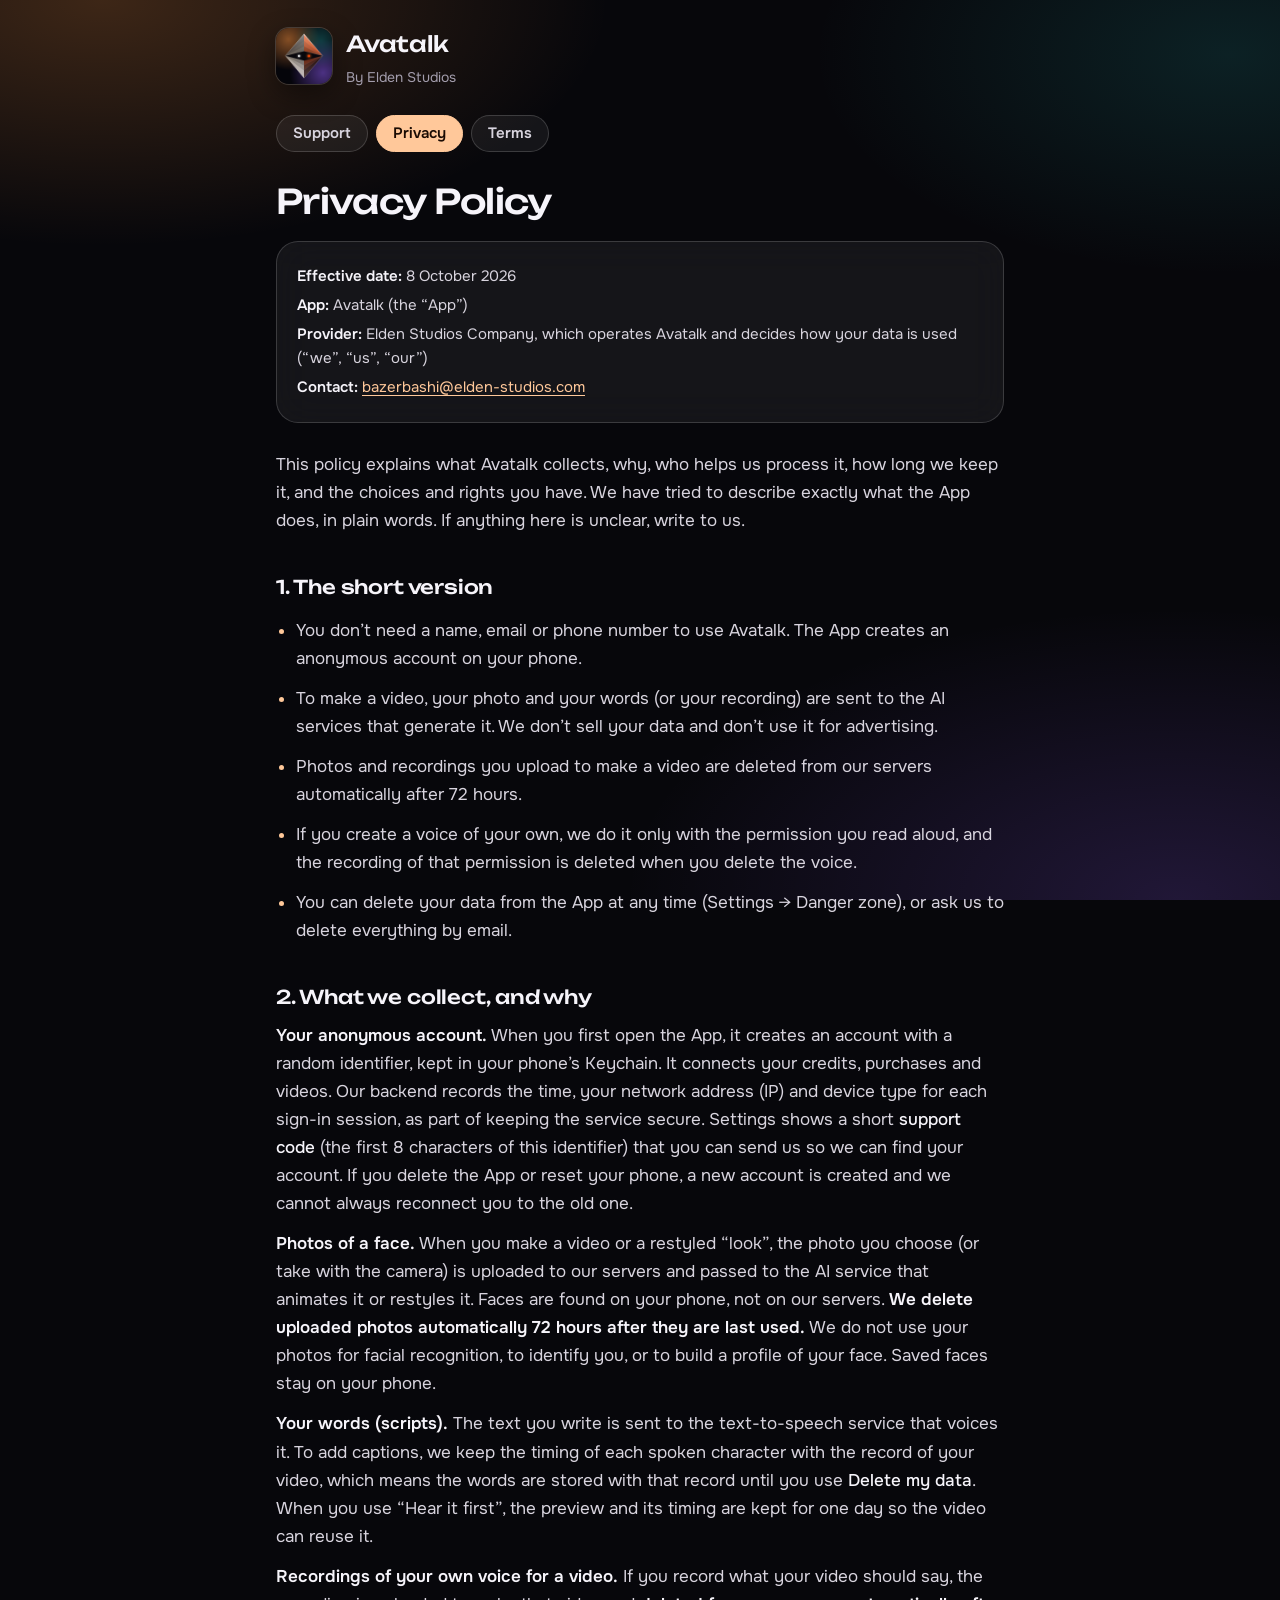
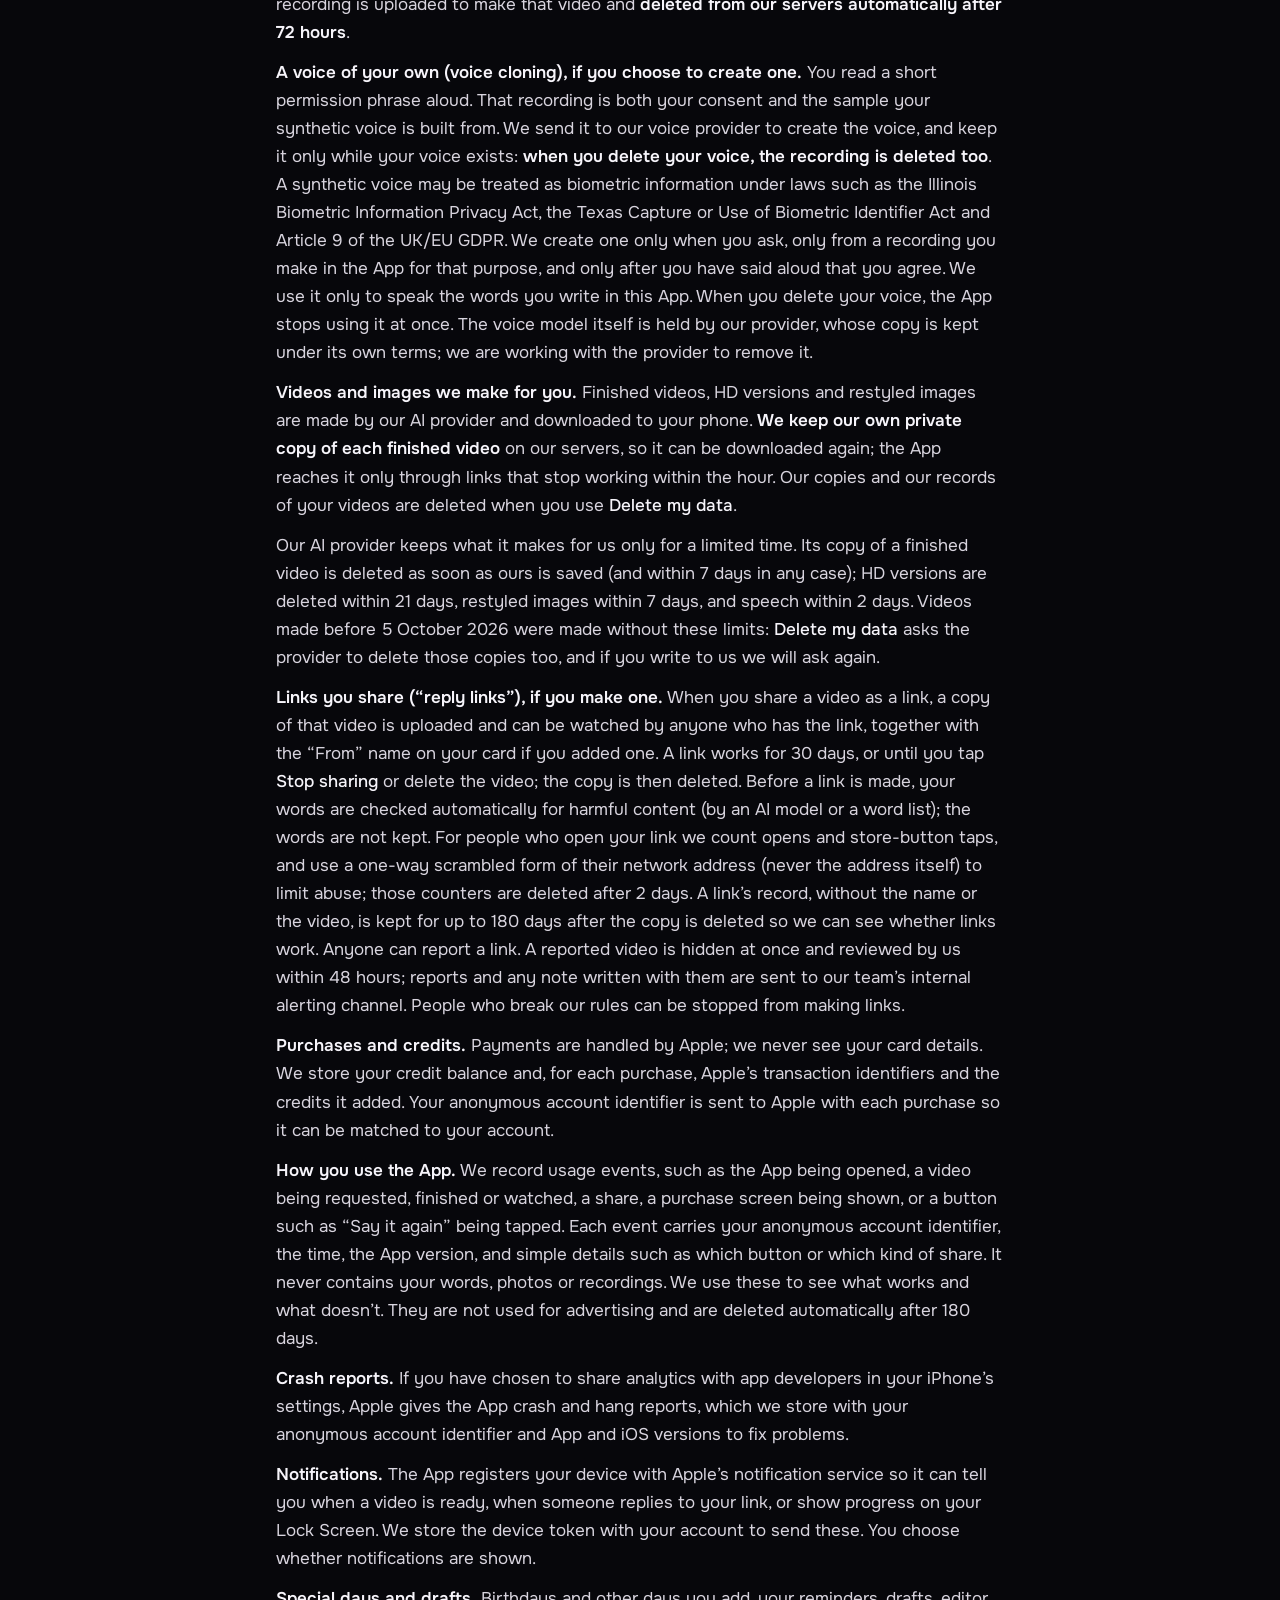
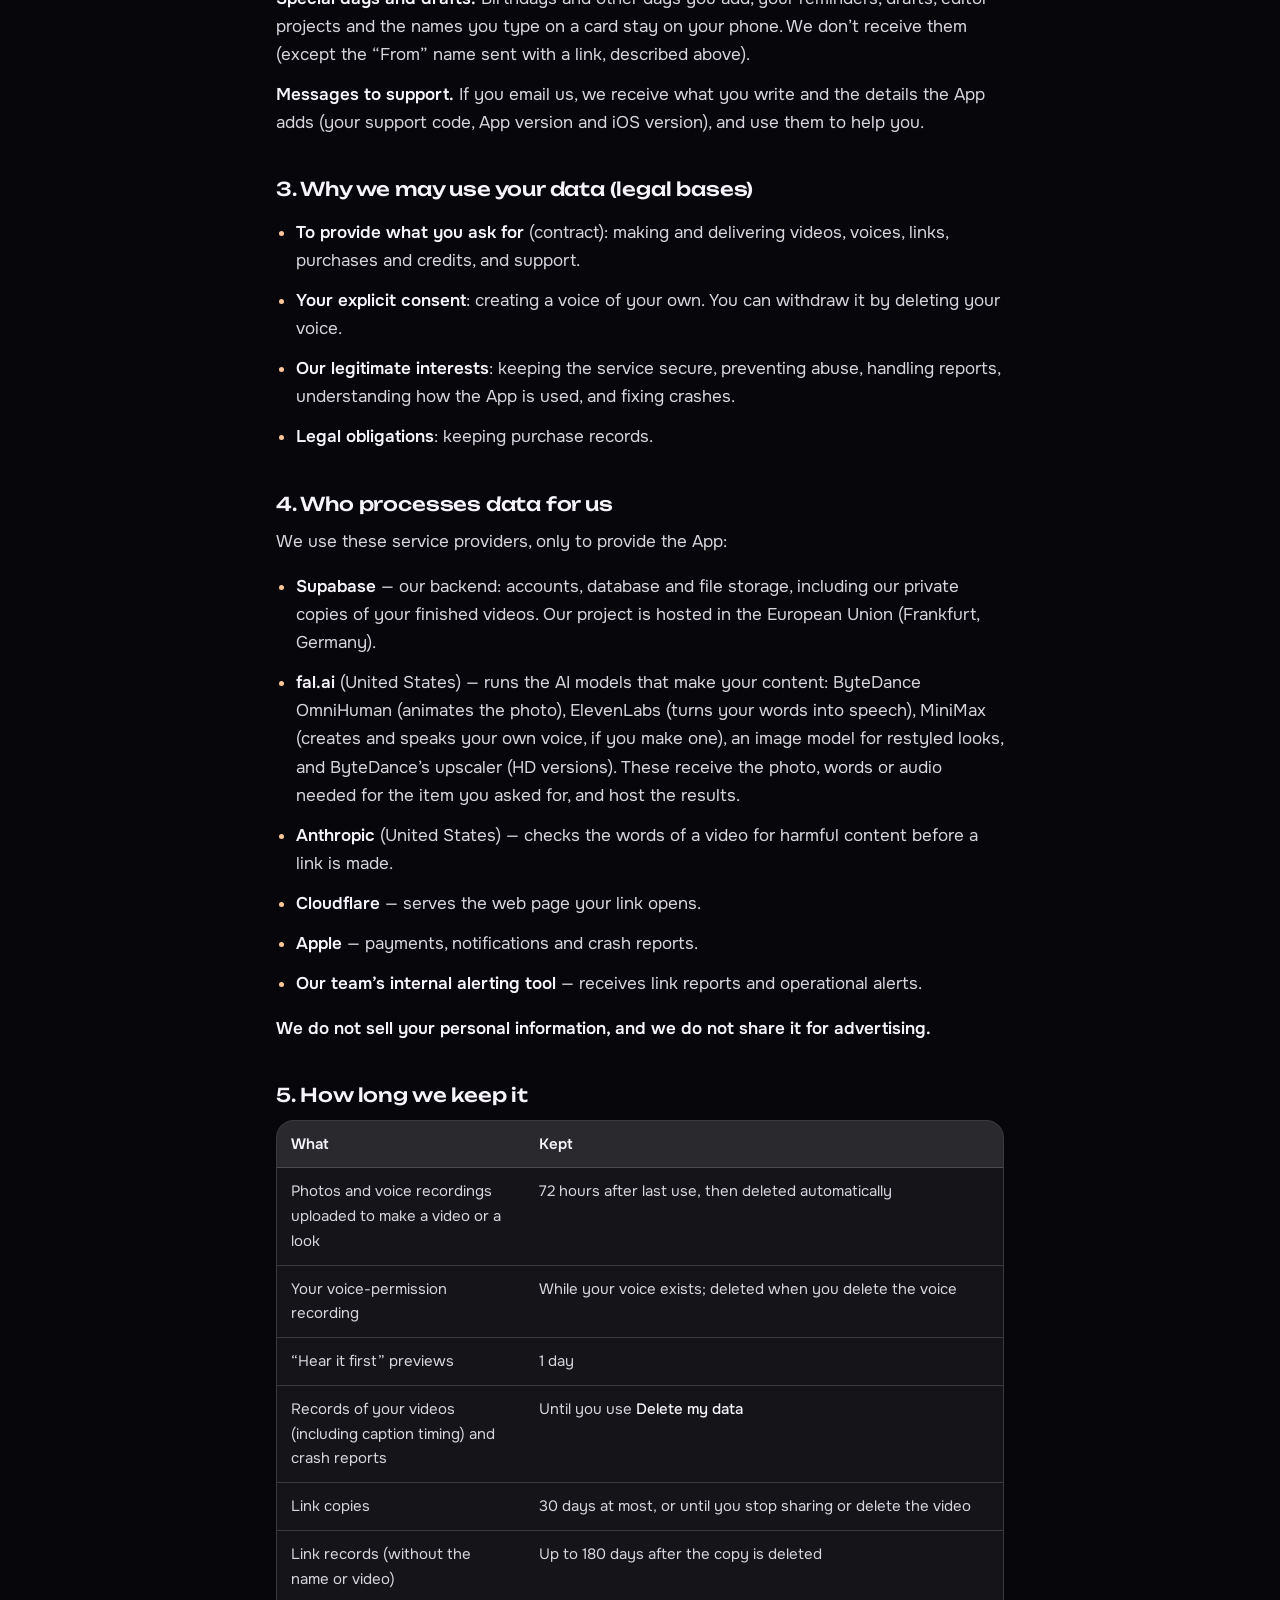
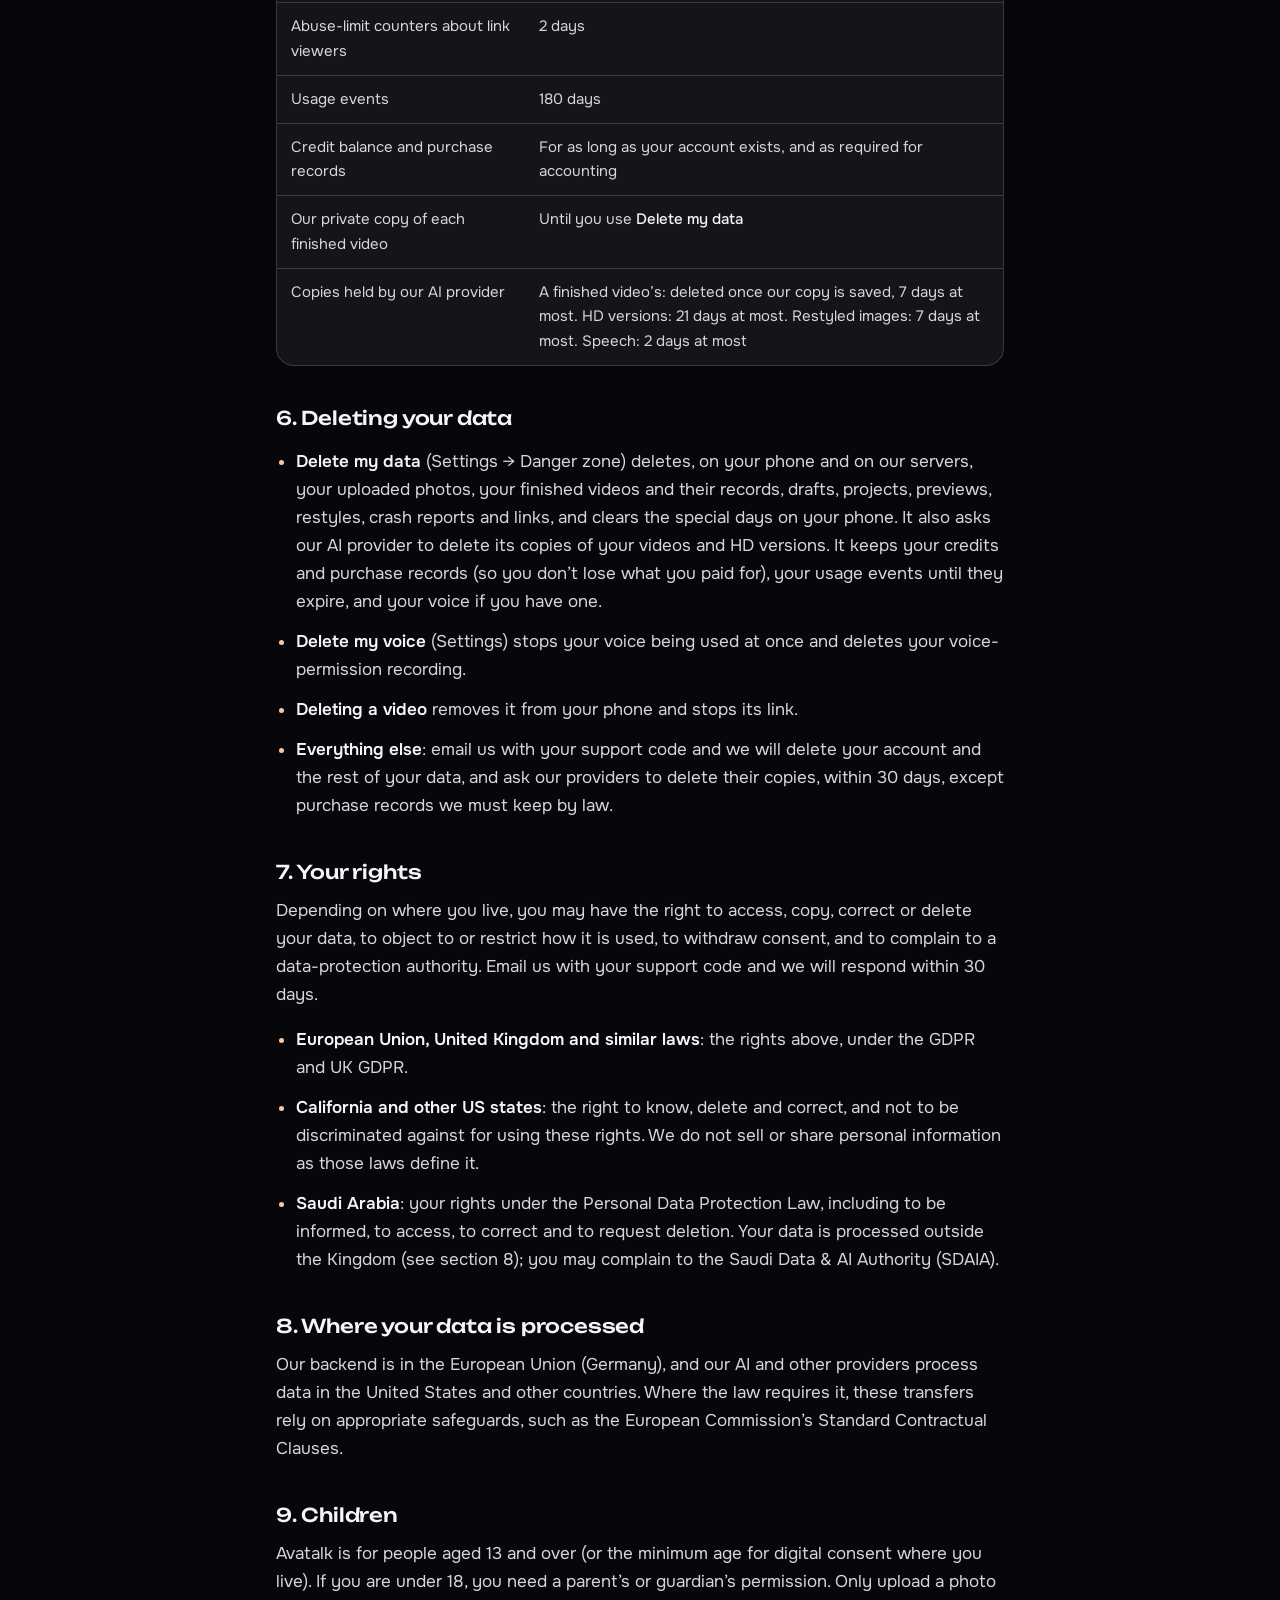
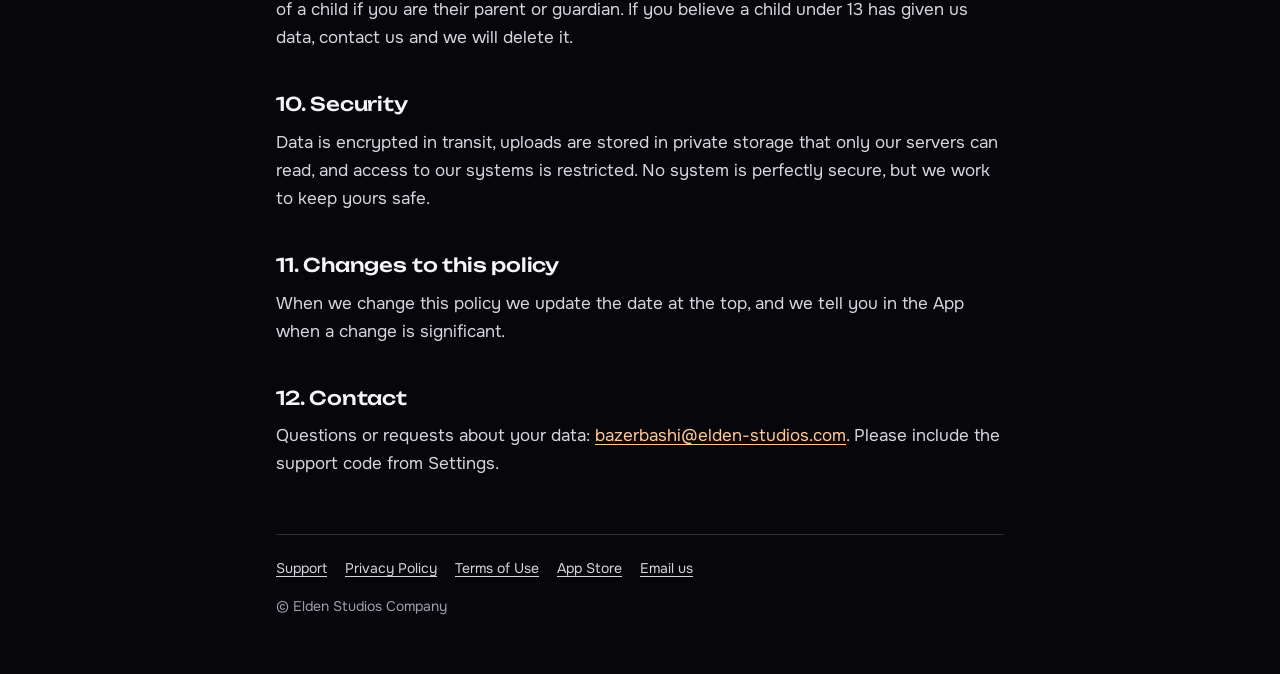
==== privacy.html @ 4eb113b4 "privacy: we keep our own copy of each finished video; the AI provider's copies are time-limited Sinc" ====
<!doctype html>
<html lang="en">
<head>
<meta charset="utf-8">
<meta name="viewport" content="width=device-width, initial-scale=1, viewport-fit=cover">
<meta name="color-scheme" content="dark">
<meta name="theme-color" content="#07070b">
<title>Avatalk — Privacy Policy</title>
<meta name="description" content="Privacy Policy for Avatalk, the talking-video app by Elden Studios Company.">
<link rel="icon" type="image/png" href="assets/favicon.png">
<link rel="apple-touch-icon" href="assets/apple-touch-icon.png">
<link rel="preload" href="fonts/Onest-Variable.ttf" as="font" type="font/ttf" crossorigin>
<link rel="stylesheet" href="site.css">
</head>
<body>
<div class="wrap">
  <header class="brand">
    <a href="./"><img src="assets/avatalk-icon.png" alt="Avatalk app icon" width="56" height="56"></a>
    <div>
      <a class="name" href="./">Avatalk</a>
      <p class="by">By Elden Studios</p>
    </div>
  </header>

  <nav class="pages" aria-label="Pages">
    <a href="./">Support</a>
    <a href="./privacy.html" aria-current="page">Privacy</a>
    <a href="./terms.html">Terms</a>
  </nav>


  <h1>Privacy Policy</h1>

  <div class="meta">
    <div><strong>Effective date:</strong> 8 October 2026</div>
    <div><strong>App:</strong> Avatalk (the “App”)</div>
    <div><strong>Provider:</strong> Elden Studios Company, which operates Avatalk and decides how your data is used (“we”, “us”, “our”)</div>
    <div><strong>Contact:</strong> <a href="mailto:bazerbashi@elden-studios.com">bazerbashi@elden-studios.com</a></div>
  </div>

  <p>This policy explains what Avatalk collects, why, who helps us process it, how long we keep it, and
     the choices and rights you have. We have tried to describe exactly what the App does, in plain
     words. If anything here is unclear, write to us.</p>

  <h2>1. The short version</h2>
  <ul>
    <li>You don’t need a name, email or phone number to use Avatalk. The App creates an anonymous account
        on your phone.</li>
    <li>To make a video, your photo and your words (or your recording) are sent to the AI services that
        generate it. We don’t sell your data and don’t use it for advertising.</li>
    <li>Photos and recordings you upload to make a video are deleted from our servers automatically
        after 72 hours.</li>
    <li>If you create a voice of your own, we do it only with the permission you read aloud, and the
        recording of that permission is deleted when you delete the voice.</li>
    <li>You can delete your data from the App at any time (Settings → Danger zone), or ask us to delete
        everything by email.</li>
  </ul>

  <h2>2. What we collect, and why</h2>

  <p><strong>Your anonymous account.</strong> When you first open the App, it creates an account with a
     random identifier, kept in your phone’s Keychain. It connects your credits, purchases and videos.
     Our backend records the time, your network address (IP) and device type for each sign-in session,
     as part of keeping the service secure. Settings shows a short <em>support code</em> (the first 8
     characters of this identifier) that you can send us so we can find your account. If you delete the
     App or reset your phone, a new account is created and we cannot always reconnect you to the old one.</p>

  <p><strong>Photos of a face.</strong> When you make a video or a restyled “look”, the photo you choose
     (or take with the camera) is uploaded to our servers and passed to the AI service that animates it
     or restyles it. Faces are found on your phone, not on our servers. <strong>We delete uploaded
     photos automatically 72 hours after they are last used.</strong> We do not use your photos for
     facial recognition, to identify you, or to build a profile of your face. Saved faces stay on your
     phone.</p>

  <p><strong>Your words (scripts).</strong> The text you write is sent to the text-to-speech service that
     voices it. To add captions, we keep the timing of each spoken character with the record of your
     video, which means the words are stored with that record until you use <em>Delete my data</em>.
     When you use “Hear it first”, the preview and its timing are kept for one day so the video can
     reuse it.</p>

  <p><strong>Recordings of your own voice for a video.</strong> If you record what your video should say,
     the recording is uploaded to make that video and <strong>deleted from our servers automatically
     after 72 hours</strong>.</p>

  <p><strong>A voice of your own (voice cloning), if you choose to create one.</strong> You read a short
     permission phrase aloud. That recording is both your consent and the sample your synthetic voice is
     built from. We send it to our voice provider to create the voice, and keep it only while your voice
     exists: <strong>when you delete your voice, the recording is deleted too</strong>. A synthetic
     voice may be treated as biometric information under laws such as the Illinois Biometric
     Information Privacy Act, the Texas Capture or Use of Biometric Identifier Act and Article 9 of the
     UK/EU GDPR. We create one only when you ask, only from a recording you make in the App for that
     purpose, and only after you have said aloud that you agree. We use it only to speak the words you
     write in this App. When you delete your voice, the App stops using it at once. The voice model
     itself is held by our provider, whose copy is kept under its own terms; we are working with the
     provider to remove it.</p>

  <p><strong>Videos and images we make for you.</strong> Finished videos, HD versions and restyled images
     are made by our AI provider and downloaded to your phone. <strong>We keep our own private copy of each
     finished video</strong> on our servers, so it can be downloaded again; the App reaches it only through
     links that stop working within the hour. Our copies and our records of your videos are deleted when
     you use <em>Delete my data</em>.</p>
  <p>Our AI provider keeps what it makes for us only for a limited time. Its copy of a finished video is
     deleted as soon as ours is saved (and within 7 days in any case); HD versions are deleted within
     21 days, restyled images within 7 days, and speech within 2 days. Videos made before 5 October 2026
     were made without these limits: <em>Delete my data</em> asks the provider to delete those copies
     too, and if you write to us we will ask again.</p>

  <p><strong>Links you share (“reply links”), if you make one.</strong> When you share a video as a link,
     a copy of that video is uploaded and can be watched by anyone who has the link, together with the
     “From” name on your card if you added one. A link works for 30 days, or until you tap <em>Stop
     sharing</em> or delete the video; the copy is then deleted. Before a link is made, your words are
     checked automatically for harmful content (by an AI model or a word list); the words are not kept.
     For people who open your link we count opens and store-button taps, and use a one-way scrambled
     form of their network address (never the address itself) to limit abuse; those counters are
     deleted after 2 days. A link’s record, without the name or the video, is kept for up to 180 days
     after the copy is deleted so we can see whether links work. Anyone can report a link. A reported
     video is hidden at once and reviewed by us within 48 hours; reports and any note written with them
     are sent to our team’s internal alerting channel. People who break our rules can be stopped from
     making links.</p>

  <p><strong>Purchases and credits.</strong> Payments are handled by Apple; we never see your card
     details. We store your credit balance and, for each purchase, Apple’s transaction identifiers and
     the credits it added. Your anonymous account identifier is sent to Apple with each purchase so it
     can be matched to your account.</p>

  <p><strong>How you use the App.</strong> We record usage events, such as the App being opened, a video
     being requested, finished or watched, a share, a purchase screen being shown, or a button such as
     “Say it again” being tapped. Each event carries your anonymous account identifier, the time, the
     App version, and simple details such as which button or which kind of share. It never contains your
     words, photos or recordings. We use these to see what works and what doesn’t. They are not used for
     advertising and are deleted automatically after 180 days.</p>

  <p><strong>Crash reports.</strong> If you have chosen to share analytics with app developers in your
     iPhone’s settings, Apple gives the App crash and hang reports, which we store with your anonymous
     account identifier and App and iOS versions to fix problems.</p>

  <p><strong>Notifications.</strong> The App registers your device with Apple’s notification service so
     it can tell you when a video is ready, when someone replies to your link, or show progress on your
     Lock Screen. We store the device token with your account to send these. You choose whether
     notifications are shown.</p>

  <p><strong>Special days and drafts.</strong> Birthdays and other days you add, your reminders, drafts,
     editor projects and the names you type on a card stay on your phone. We don’t receive them (except
     the “From” name sent with a link, described above).</p>

  <p><strong>Messages to support.</strong> If you email us, we receive what you write and the details
     the App adds (your support code, App version and iOS version), and use them to help you.</p>

  <h2>3. Why we may use your data (legal bases)</h2>
  <ul>
    <li><strong>To provide what you ask for</strong> (contract): making and delivering videos, voices,
        links, purchases and credits, and support.</li>
    <li><strong>Your explicit consent</strong>: creating a voice of your own. You can withdraw it by
        deleting your voice.</li>
    <li><strong>Our legitimate interests</strong>: keeping the service secure, preventing abuse,
        handling reports, understanding how the App is used, and fixing crashes.</li>
    <li><strong>Legal obligations</strong>: keeping purchase records.</li>
  </ul>

  <h2>4. Who processes data for us</h2>
  <p>We use these service providers, only to provide the App:</p>
  <ul>
    <li><strong>Supabase</strong> — our backend: accounts, database and file storage, including our
        private copies of your finished videos. Our project is hosted in the European Union (Frankfurt,
        Germany).</li>
    <li><strong>fal.ai</strong> (United States) — runs the AI models that make your content: ByteDance
        OmniHuman (animates the photo), ElevenLabs (turns your words into speech), MiniMax (creates and
        speaks your own voice, if you make one), an image model for restyled looks, and ByteDance’s
        upscaler (HD versions). These receive the photo, words or audio needed for the item you asked
        for, and host the results.</li>
    <li><strong>Anthropic</strong> (United States) — checks the words of a video for harmful content
        before a link is made.</li>
    <li><strong>Cloudflare</strong> — serves the web page your link opens.</li>
    <li><strong>Apple</strong> — payments, notifications and crash reports.</li>
    <li><strong>Our team’s internal alerting tool</strong> — receives link reports and operational
        alerts.</li>
  </ul>
  <p><strong>We do not sell your personal information, and we do not share it for advertising.</strong></p>

  <h2>5. How long we keep it</h2>
  <div class="sched-wrap">
    <table class="sched">
      <tr><th>What</th><th>Kept</th></tr>
      <tr><td>Photos and voice recordings uploaded to make a video or a look</td><td>72 hours after last use, then deleted automatically</td></tr>
      <tr><td>Your voice-permission recording</td><td>While your voice exists; deleted when you delete the voice</td></tr>
      <tr><td>“Hear it first” previews</td><td>1 day</td></tr>
      <tr><td>Records of your videos (including caption timing) and crash reports</td><td>Until you use <em>Delete my data</em></td></tr>
      <tr><td>Link copies</td><td>30 days at most, or until you stop sharing or delete the video</td></tr>
      <tr><td>Link records (without the name or video)</td><td>Up to 180 days after the copy is deleted</td></tr>
      <tr><td>Abuse-limit counters about link viewers</td><td>2 days</td></tr>
      <tr><td>Usage events</td><td>180 days</td></tr>
      <tr><td>Credit balance and purchase records</td><td>For as long as your account exists, and as required for accounting</td></tr>
      <tr><td>Our private copy of each finished video</td><td>Until you use <em>Delete my data</em></td></tr>
      <tr><td>Copies held by our AI provider</td><td>A finished video’s: deleted once our copy is saved, 7 days at most. HD versions: 21 days at most. Restyled images: 7 days at most. Speech: 2 days at most</td></tr>
    </table>
  </div>

  <h2>6. Deleting your data</h2>
  <ul>
    <li><strong>Delete my data</strong> (Settings → Danger zone) deletes, on your phone and on our
        servers, your uploaded photos, your finished videos and their records, drafts, projects, previews,
        restyles, crash reports and links, and clears the special days on your phone. It also asks our AI
        provider to delete its copies of your videos and HD versions. It keeps your credits and
        purchase records (so you don’t lose what you paid for), your usage events until they expire, and
        your voice if you have one.</li>
    <li><strong>Delete my voice</strong> (Settings) stops your voice being used at once and deletes your
        voice-permission recording.</li>
    <li><strong>Deleting a video</strong> removes it from your phone and stops its link.</li>
    <li><strong>Everything else</strong>: email us with your support code and we will delete your
        account and the rest of your data, and ask our providers to delete their copies, within 30 days,
        except purchase records we must keep by law.</li>
  </ul>

  <h2>7. Your rights</h2>
  <p>Depending on where you live, you may have the right to access, copy, correct or delete your data,
     to object to or restrict how it is used, to withdraw consent, and to complain to a data-protection
     authority. Email us with your support code and we will respond within 30 days.</p>
  <ul>
    <li><strong>European Union, United Kingdom and similar laws</strong>: the rights above, under the
        GDPR and UK GDPR.</li>
    <li><strong>California and other US states</strong>: the right to know, delete and correct, and not
        to be discriminated against for using these rights. We do not sell or share personal information
        as those laws define it.</li>
    <li><strong>Saudi Arabia</strong>: your rights under the Personal Data Protection Law, including to
        be informed, to access, to correct and to request deletion. Your data is processed outside the
        Kingdom (see section 8); you may complain to the Saudi Data &amp; AI Authority (SDAIA).</li>
  </ul>

  <h2>8. Where your data is processed</h2>
  <p>Our backend is in the European Union (Germany), and our AI and other providers process data in the
     United States and other countries. Where the law requires it, these transfers rely on appropriate
     safeguards, such as the European Commission’s Standard Contractual Clauses.</p>

  <h2>9. Children</h2>
  <p>Avatalk is for people aged 13 and over (or the minimum age for digital consent where you live).
     If you are under 18, you need a parent’s or guardian’s permission. Only upload a photo of a child
     if you are their parent or guardian. If you believe a child under 13 has given us data, contact us
     and we will delete it.</p>

  <h2>10. Security</h2>
  <p>Data is encrypted in transit, uploads are stored in private storage that only our servers can
     read, and access to our systems is restricted. No system is perfectly secure, but we work to keep
     yours safe.</p>

  <h2>11. Changes to this policy</h2>
  <p>When we change this policy we update the date at the top, and we tell you in the App when a change
     is significant.</p>

  <h2>12. Contact</h2>
  <p>Questions or requests about your data:
     <a href="mailto:bazerbashi@elden-studios.com">bazerbashi@elden-studios.com</a>.
     Please include the support code from Settings.</p>

  <footer>
    <a href="./">Support</a>
    <a href="./privacy.html">Privacy Policy</a>
    <a href="./terms.html">Terms of Use</a>
    <a href="https://apps.apple.com/app/id6471355914">App Store</a>
    <a href="mailto:bazerbashi@elden-studios.com">Email us</a>
    <p class="copy">&copy; Elden Studios Company</p>
  </footer>

</div>
</body>
</html>
---- site.css ----
/* Avatalk support, privacy and terms — the app's own look (HomeSky): the night ground, the icon's
   three lights (amber, teal, violet), glass cards, the apricot accent and the orange button.
   Fonts are the app's own, Unbounded for headings and Onest for text, served from this site so the
   pages make no third-party requests (both under the SIL Open Font License, fonts/OFL.txt). */

@font-face { font-family: "Unbounded"; src: url("fonts/Unbounded-Variable.ttf") format("truetype"); font-weight: 200 900; font-display: swap; }
@font-face { font-family: "Onest"; src: url("fonts/Onest-Variable.ttf") format("truetype"); font-weight: 100 900; font-display: swap; }

:root {
  color-scheme: dark;
  --ground: #07070b;                    /* HomeSky.ground */
  --text: #f6f4fa;                      /* ink.primary */
  --text-2: #d8d4de;                    /* ink.secondary */
  --text-3: #a39dac;                    /* quiet lines */
  --glass: rgb(255 255 255 / 0.06);     /* ink.cardFill */
  --glass-strong: rgb(255 255 255 / 0.09);
  --hairline: rgb(255 255 255 / 0.16);  /* ink.hairline */
  --accent: #ffc89a;                    /* ink.accent: pale apricot, readable over every glow */
  --fill: #e8722a;                      /* ink.fill: the orange button */
  --fill-dark: #c45a1c;
  --on-fill: #1a0b03;                   /* ink.onPrimary */
  --amber: rgb(255 150 64 / 0.22);      /* Glow.ember */
  --teal: rgb(42 191 191 / 0.14);       /* Glow.teal */
  --violet: rgb(150 96 255 / 0.18);     /* Glow.violet */
  --heading: "Unbounded", -apple-system, BlinkMacSystemFont, system-ui, sans-serif;
  --body: "Onest", -apple-system, BlinkMacSystemFont, "SF Pro Text", system-ui, "Segoe UI", Roboto, sans-serif;
}

* { box-sizing: border-box; }
html { -webkit-text-size-adjust: 100%; background: var(--ground); }
body {
  margin: 0;
  min-height: 100svh;
  color: var(--text);
  font: 400 17px/1.65 var(--body);
  -webkit-font-smoothing: antialiased;
  background:
    radial-gradient(55% 38% at 8% 0%, var(--amber), transparent 72%),
    radial-gradient(45% 34% at 96% 6%, var(--teal), transparent 72%),
    radial-gradient(60% 45% at 92% 100%, var(--violet), transparent 72%),
    var(--ground);
  background-attachment: fixed;
}

.wrap { max-width: 760px; margin: 0 auto; padding: max(28px, env(safe-area-inset-top)) 16px max(56px, env(safe-area-inset-bottom)); }

/* The brand row: the app icon, the name, and the three pages. */
.brand { display: flex; align-items: center; gap: 14px; margin-block-end: 22px; }
.brand img { width: 56px; height: 56px; border-radius: 13px; box-shadow: 0 0 0 1px var(--hairline), 0 10px 28px rgb(0 0 0 / 0.45); }
.brand .name { font: 500 22px/1.1 var(--heading); letter-spacing: -0.01em; margin: 0; color: var(--text); text-decoration: none; }
.brand .by { margin: 4px 0 0; font-size: 14px; color: var(--text-3); }

nav.pages { display: flex; flex-wrap: wrap; gap: 8px; margin-block-end: 30px; }
nav.pages a {
  font: 600 15px/1 var(--body); color: var(--text-2); text-decoration: none;
  background: var(--glass); border: 1px solid var(--hairline); border-radius: 999px; padding: 10px 16px;
}
nav.pages a[aria-current="page"] { color: var(--on-fill); background: var(--accent); border-color: var(--accent); }

h1 { font: 500 clamp(26px, 6vw, 34px)/1.15 var(--heading); letter-spacing: -0.02em; margin: 0 0 10px; text-wrap: balance; }
h2 { font: 500 19px/1.3 var(--heading); letter-spacing: -0.01em; margin: 40px 0 12px; text-wrap: balance; }
h3 { font: 600 18px/1.35 var(--body); margin: 26px 0 6px; color: var(--text); }
p, li { margin: 0 0 12px; color: var(--text-2); }
strong { font-weight: 600; color: var(--text); }
em { font-style: normal; color: var(--text); font-weight: 500; }
ul { padding-inline-start: 20px; }
li::marker { color: var(--accent); }
a { color: var(--accent); text-underline-offset: 3px; }
a:focus-visible { outline: 3px solid var(--accent); outline-offset: 3px; border-radius: 6px; }
.lede { font-size: 19px; color: var(--text-2); margin-block-end: 26px; }

/* Glass, as the app's cards are drawn. */
.card, .meta {
  background: var(--glass); border: 1px solid var(--hairline); border-radius: 22px;
  padding: 18px 20px; margin: 20px 0 28px;
  -webkit-backdrop-filter: blur(18px); backdrop-filter: blur(18px);
}
.meta { font-size: 15px; }
.meta div { margin: 4px 0; color: var(--text-2); }
.card h2 { margin-top: 0; }

/* The orange pill, the app's main button. */
.btn {
  display: inline-block; margin-top: 6px; font: 600 17px/1 var(--body); color: var(--on-fill);
  background: var(--fill); border-radius: 999px; padding: 15px 22px; text-decoration: none;
}
.btn:active { background: var(--fill-dark); }

/* Questions on the support page, each its own glass row. */
.faq { display: grid; gap: 10px; margin-top: 8px; }
.faq details { background: var(--glass); border: 1px solid var(--hairline); border-radius: 18px; padding: 0 18px; }
.faq summary { cursor: pointer; list-style: none; font: 600 17px/1.4 var(--body); color: var(--text); padding: 16px 28px 16px 0; position: relative; }
.faq summary::-webkit-details-marker { display: none; }
.faq summary::after { content: "+"; position: absolute; inset-inline-end: 0; top: 13px; font: 400 24px/1 var(--body); color: var(--accent); }
.faq details[open] summary::after { content: "–"; }
.faq details p { padding-bottom: 6px; }

/* The retention schedule. */
.sched-wrap { overflow-x: auto; margin: 6px 0 18px; border: 1px solid var(--hairline); border-radius: 18px; background: var(--glass); }
table.sched { width: 100%; border-collapse: collapse; font-size: 15px; }
table.sched th, table.sched td { text-align: start; padding: 11px 14px; vertical-align: top; border-bottom: 1px solid var(--hairline); color: var(--text-2); }
table.sched tr:last-child td { border-bottom: 0; }
table.sched th { font-weight: 600; color: var(--text); background: var(--glass-strong); }

footer { margin-top: 56px; padding-top: 22px; border-top: 1px solid var(--hairline); color: var(--text-3); font-size: 14px; display: flex; flex-wrap: wrap; gap: 8px 18px; }
footer a { color: var(--text-2); }
footer .copy { flex-basis: 100%; margin: 6px 0 0; color: var(--text-3); }

@media (prefers-reduced-motion: reduce) { * { transition: none !important; animation: none !important; } }
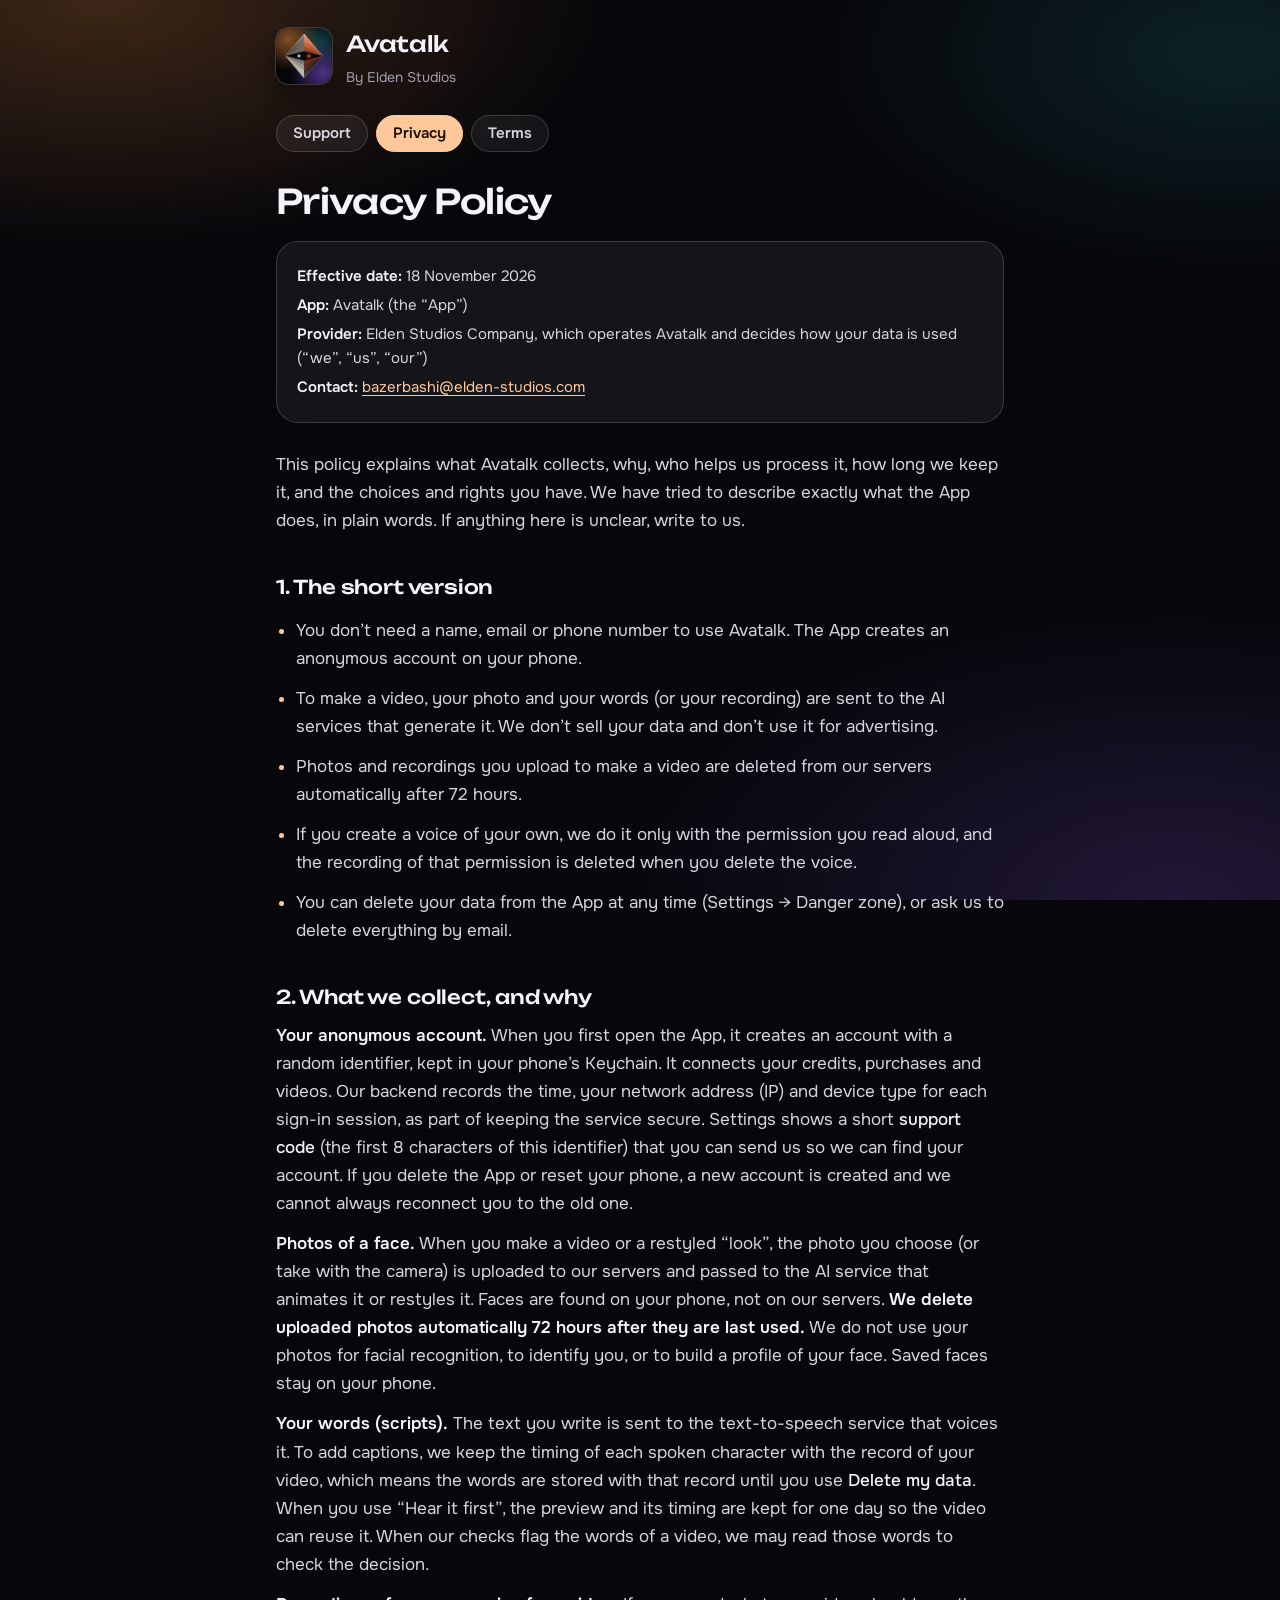
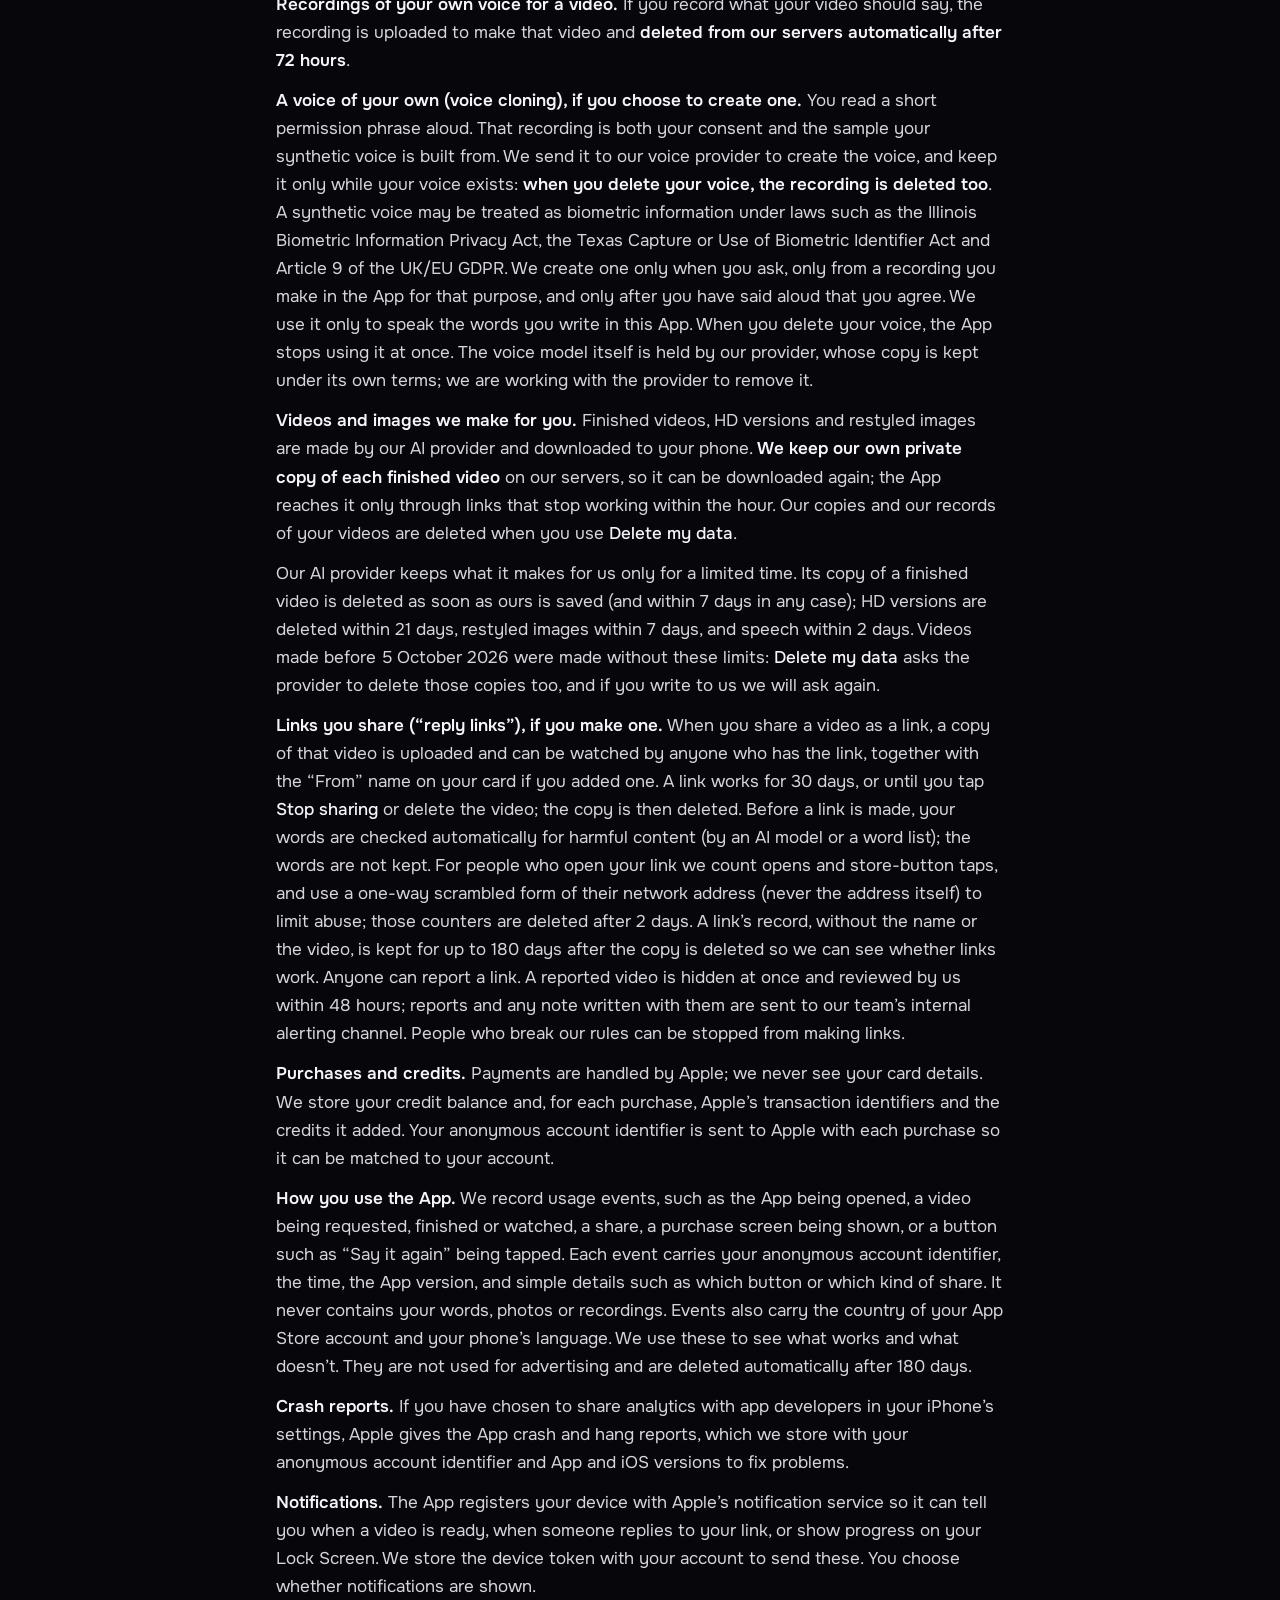
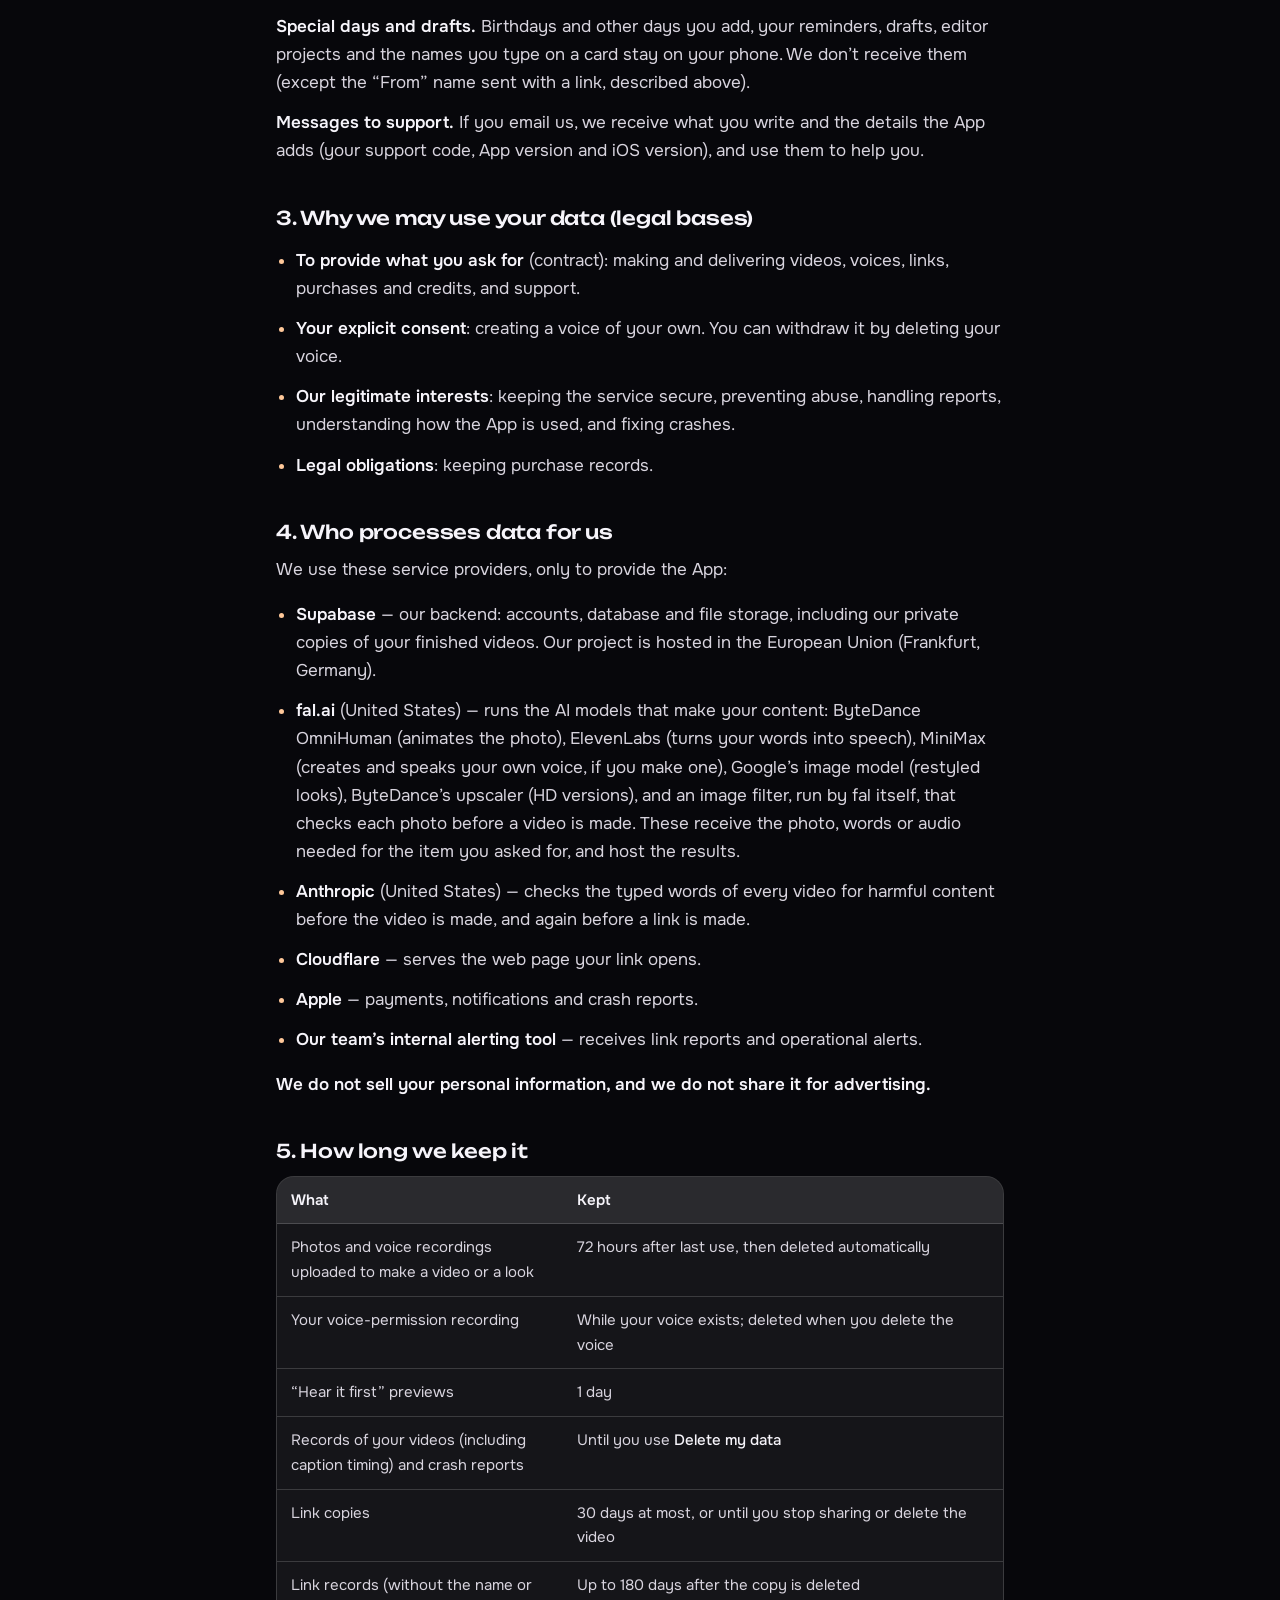
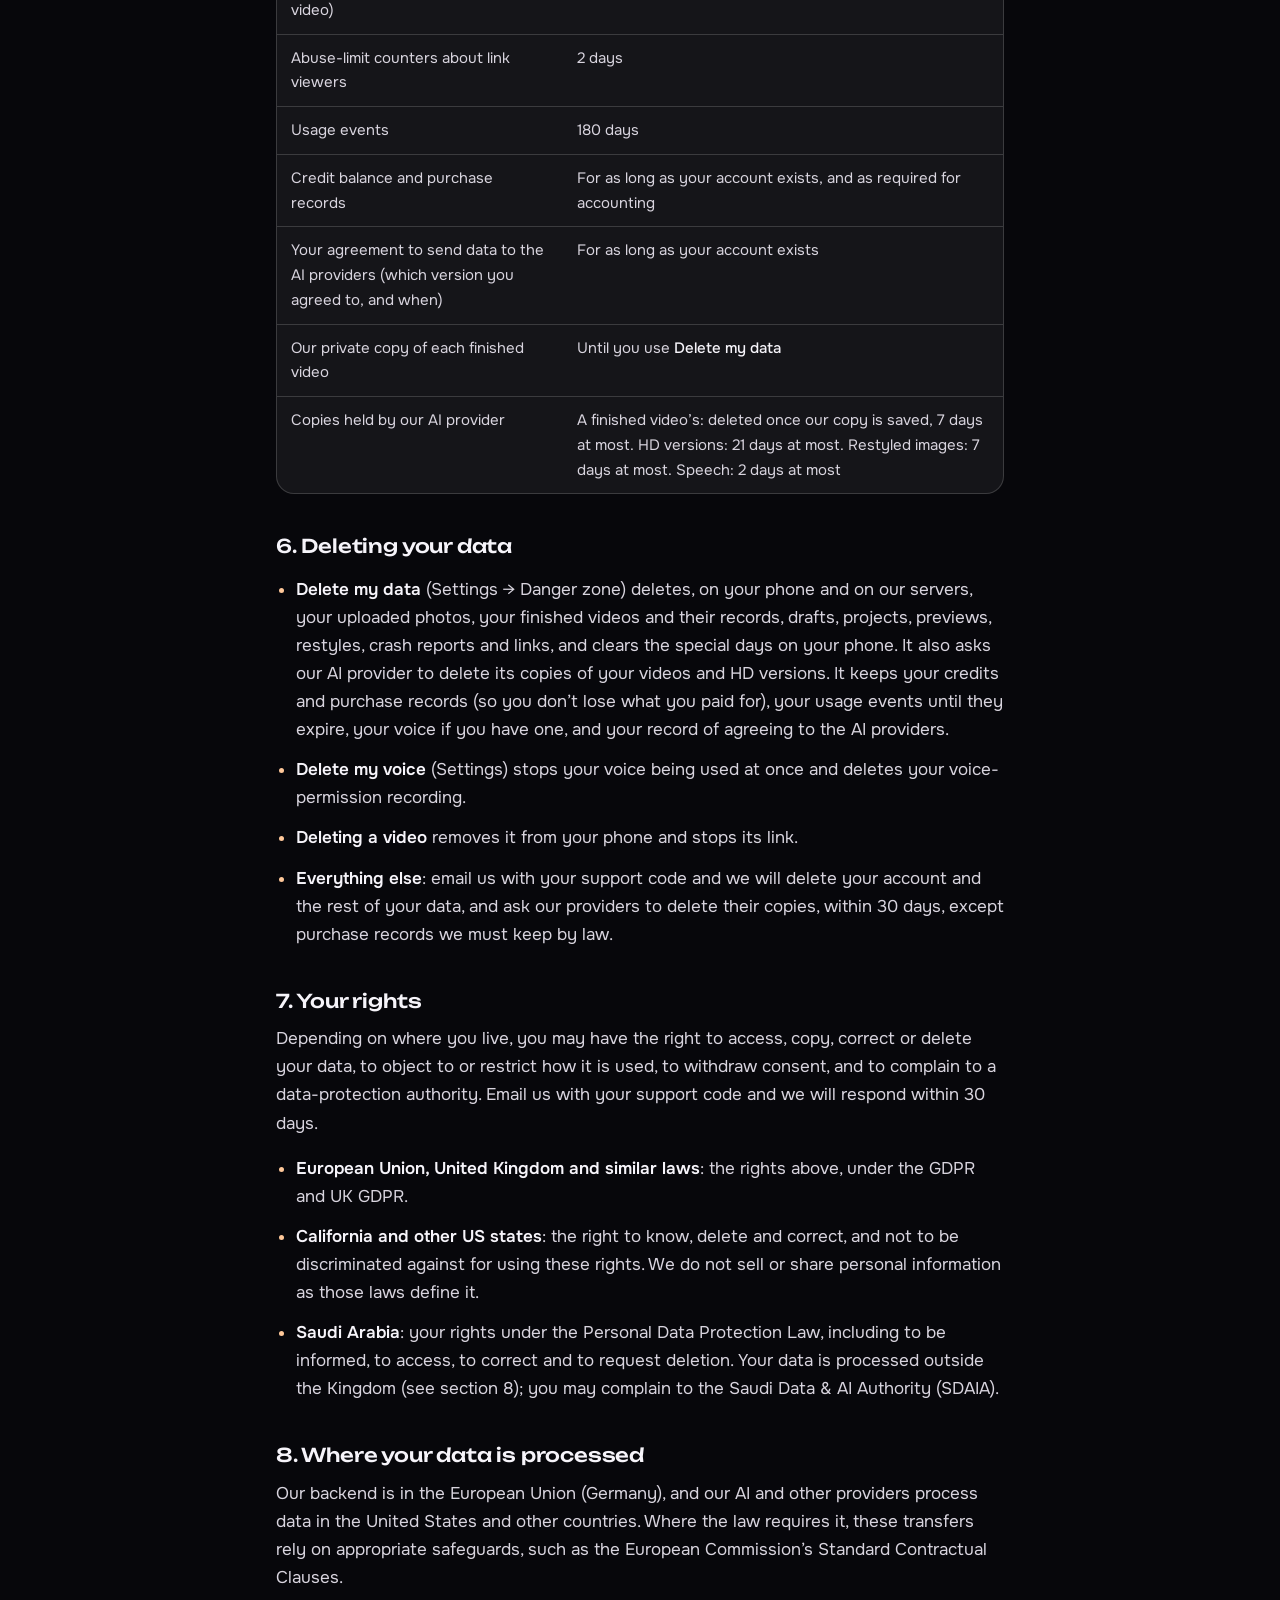
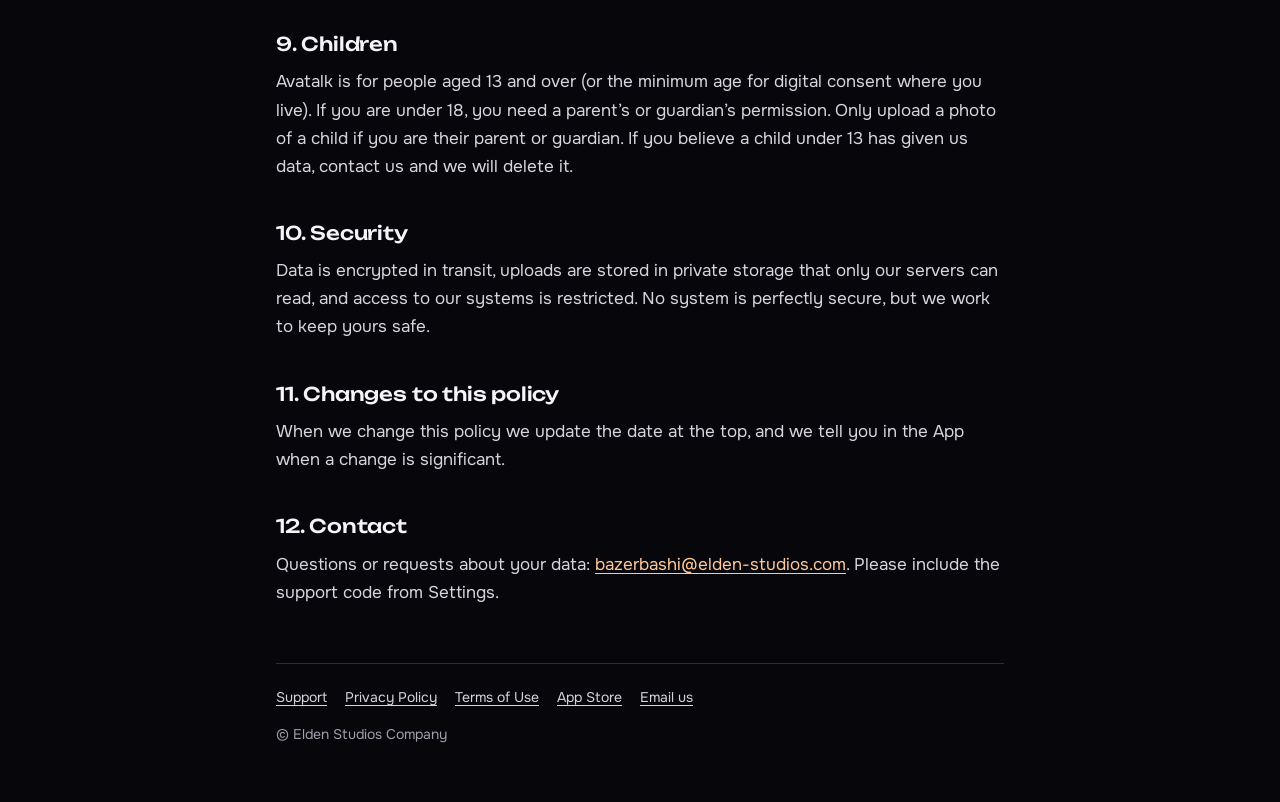
==== commit 314a98d5: "privacy: the checks before a video, Google for looks, store country and language, the consent record" ====
--- a/privacy.html
+++ b/privacy.html
@@ -32,7 +32,7 @@
   <h1>Privacy Policy</h1>
 
   <div class="meta">
-    <div><strong>Effective date:</strong> 8 October 2026</div>
+    <div><strong>Effective date:</strong> 18 November 2026</div>
     <div><strong>App:</strong> Avatalk (the “App”)</div>
     <div><strong>Provider:</strong> Elden Studios Company, which operates Avatalk and decides how your data is used (“we”, “us”, “our”)</div>
     <div><strong>Contact:</strong> <a href="mailto:bazerbashi@elden-studios.com">bazerbashi@elden-studios.com</a></div>
@@ -76,7 +76,8 @@
      voices it. To add captions, we keep the timing of each spoken character with the record of your
      video, which means the words are stored with that record until you use <em>Delete my data</em>.
      When you use “Hear it first”, the preview and its timing are kept for one day so the video can
-     reuse it.</p>
+     reuse it. When our checks flag the words of a video, we may read those words to check the
+     decision.</p>
 
   <p><strong>Recordings of your own voice for a video.</strong> If you record what your video should say,
      the recording is uploaded to make that video and <strong>deleted from our servers automatically
@@ -127,7 +128,8 @@
      being requested, finished or watched, a share, a purchase screen being shown, or a button such as
      “Say it again” being tapped. Each event carries your anonymous account identifier, the time, the
      App version, and simple details such as which button or which kind of share. It never contains your
-     words, photos or recordings. We use these to see what works and what doesn’t. They are not used for
+     words, photos or recordings. Events also carry the country of your App Store account and your
+     phone’s language. We use these to see what works and what doesn’t. They are not used for
      advertising and are deleted automatically after 180 days.</p>
 
   <p><strong>Crash reports.</strong> If you have chosen to share analytics with app developers in your
@@ -165,11 +167,12 @@
         Germany).</li>
     <li><strong>fal.ai</strong> (United States) — runs the AI models that make your content: ByteDance
         OmniHuman (animates the photo), ElevenLabs (turns your words into speech), MiniMax (creates and
-        speaks your own voice, if you make one), an image model for restyled looks, and ByteDance’s
-        upscaler (HD versions). These receive the photo, words or audio needed for the item you asked
-        for, and host the results.</li>
-    <li><strong>Anthropic</strong> (United States) — checks the words of a video for harmful content
-        before a link is made.</li>
+        speaks your own voice, if you make one), Google’s image model (restyled looks), ByteDance’s
+        upscaler (HD versions), and an image filter, run by fal itself, that checks each photo before a
+        video is made. These receive the photo, words or audio needed for the item you asked for, and
+        host the results.</li>
+    <li><strong>Anthropic</strong> (United States) — checks the typed words of every video for harmful
+        content before the video is made, and again before a link is made.</li>
     <li><strong>Cloudflare</strong> — serves the web page your link opens.</li>
     <li><strong>Apple</strong> — payments, notifications and crash reports.</li>
     <li><strong>Our team’s internal alerting tool</strong> — receives link reports and operational
@@ -190,6 +193,7 @@
       <tr><td>Abuse-limit counters about link viewers</td><td>2 days</td></tr>
       <tr><td>Usage events</td><td>180 days</td></tr>
       <tr><td>Credit balance and purchase records</td><td>For as long as your account exists, and as required for accounting</td></tr>
+      <tr><td>Your agreement to send data to the AI providers (which version you agreed to, and when)</td><td>For as long as your account exists</td></tr>
       <tr><td>Our private copy of each finished video</td><td>Until you use <em>Delete my data</em></td></tr>
       <tr><td>Copies held by our AI provider</td><td>A finished video’s: deleted once our copy is saved, 7 days at most. HD versions: 21 days at most. Restyled images: 7 days at most. Speech: 2 days at most</td></tr>
     </table>
@@ -201,8 +205,8 @@
         servers, your uploaded photos, your finished videos and their records, drafts, projects, previews,
         restyles, crash reports and links, and clears the special days on your phone. It also asks our AI
         provider to delete its copies of your videos and HD versions. It keeps your credits and
-        purchase records (so you don’t lose what you paid for), your usage events until they expire, and
-        your voice if you have one.</li>
+        purchase records (so you don’t lose what you paid for), your usage events until they expire,
+        your voice if you have one, and your record of agreeing to the AI providers.</li>
     <li><strong>Delete my voice</strong> (Settings) stops your voice being used at once and deletes your
         voice-permission recording.</li>
     <li><strong>Deleting a video</strong> removes it from your phone and stops its link.</li>
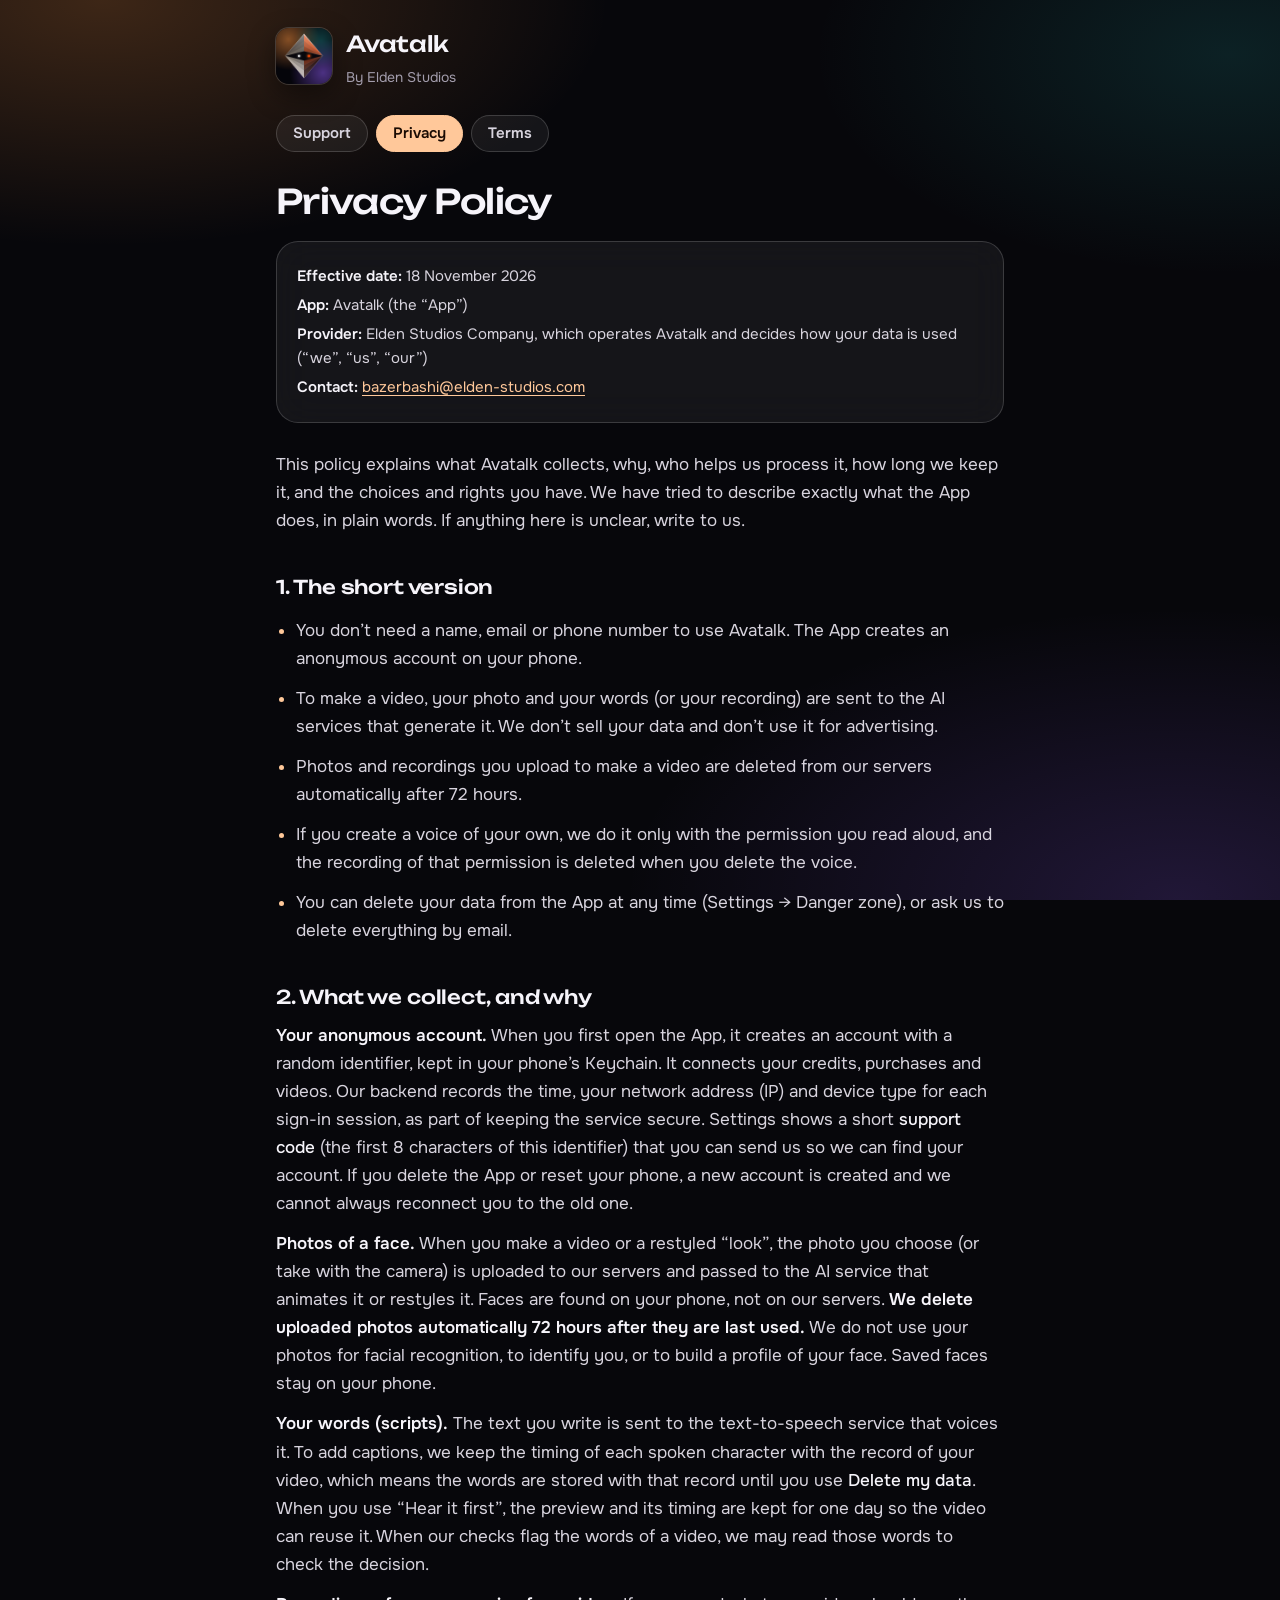
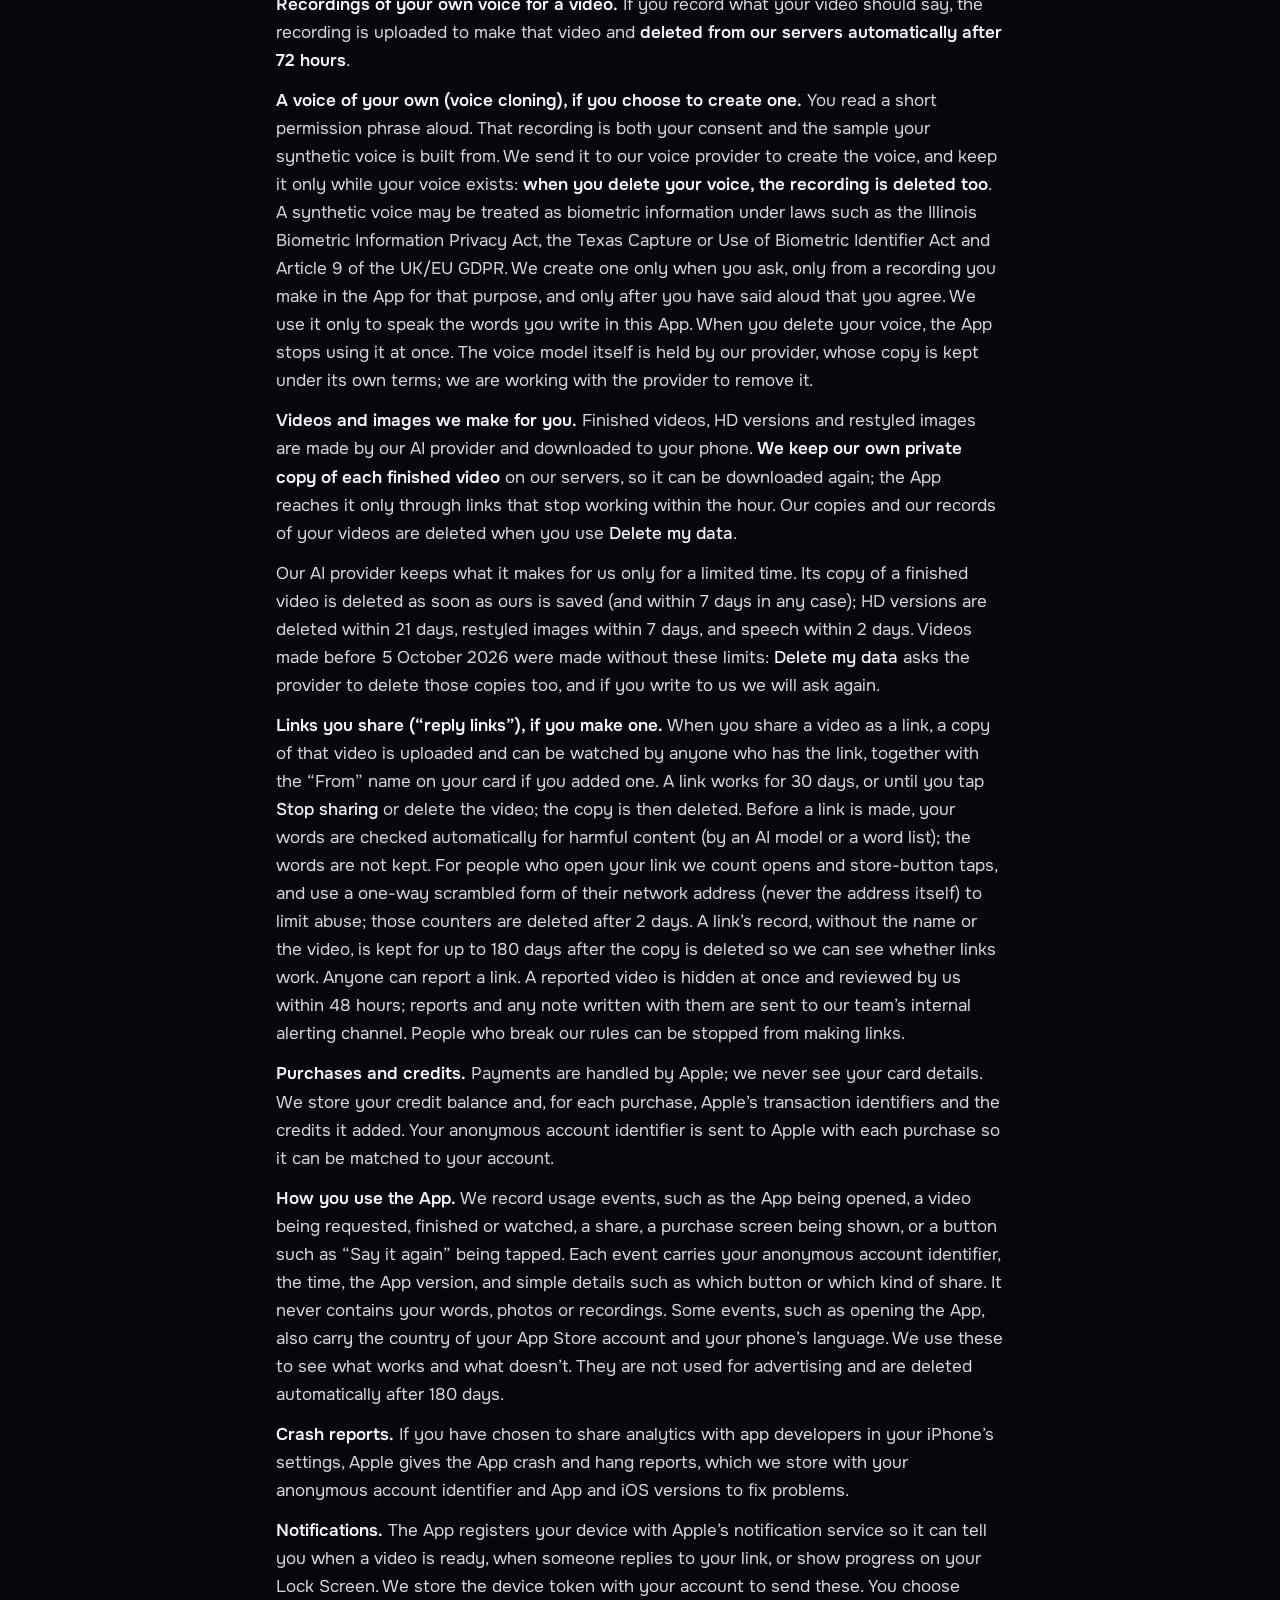
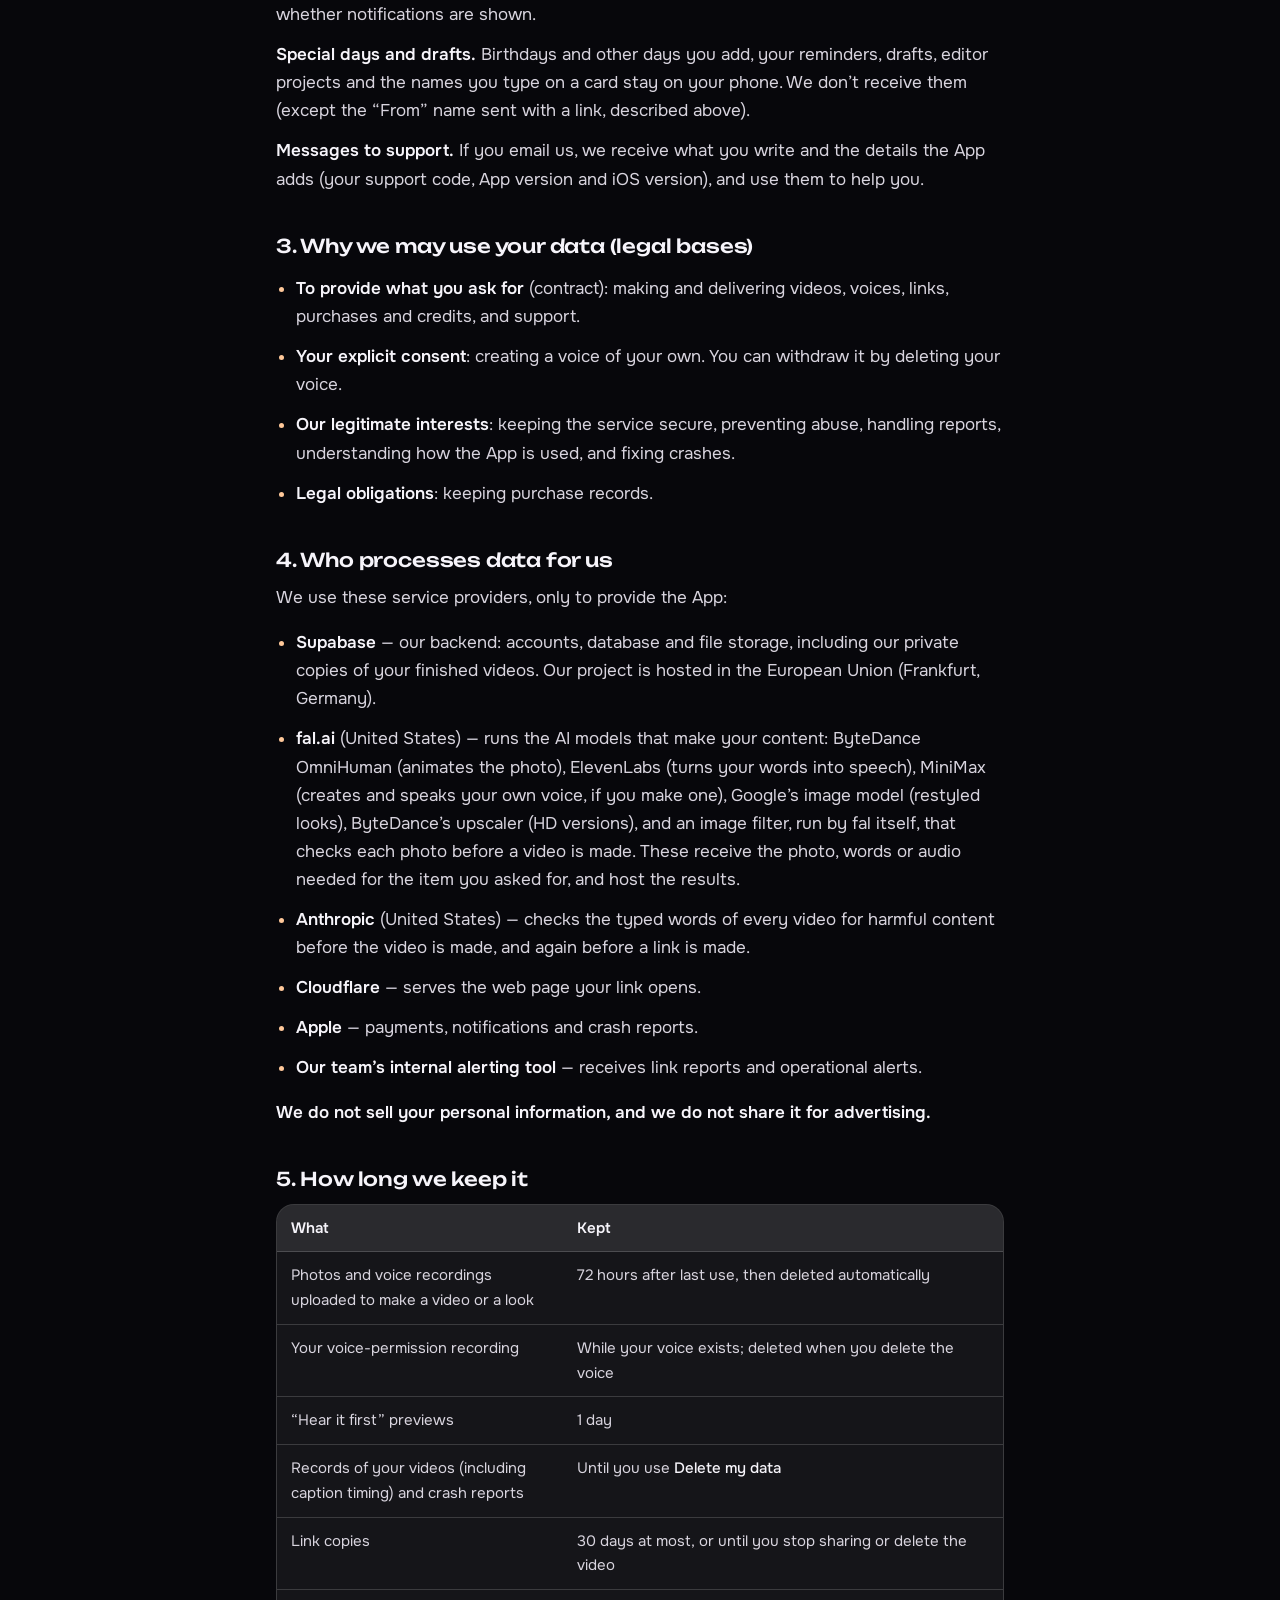
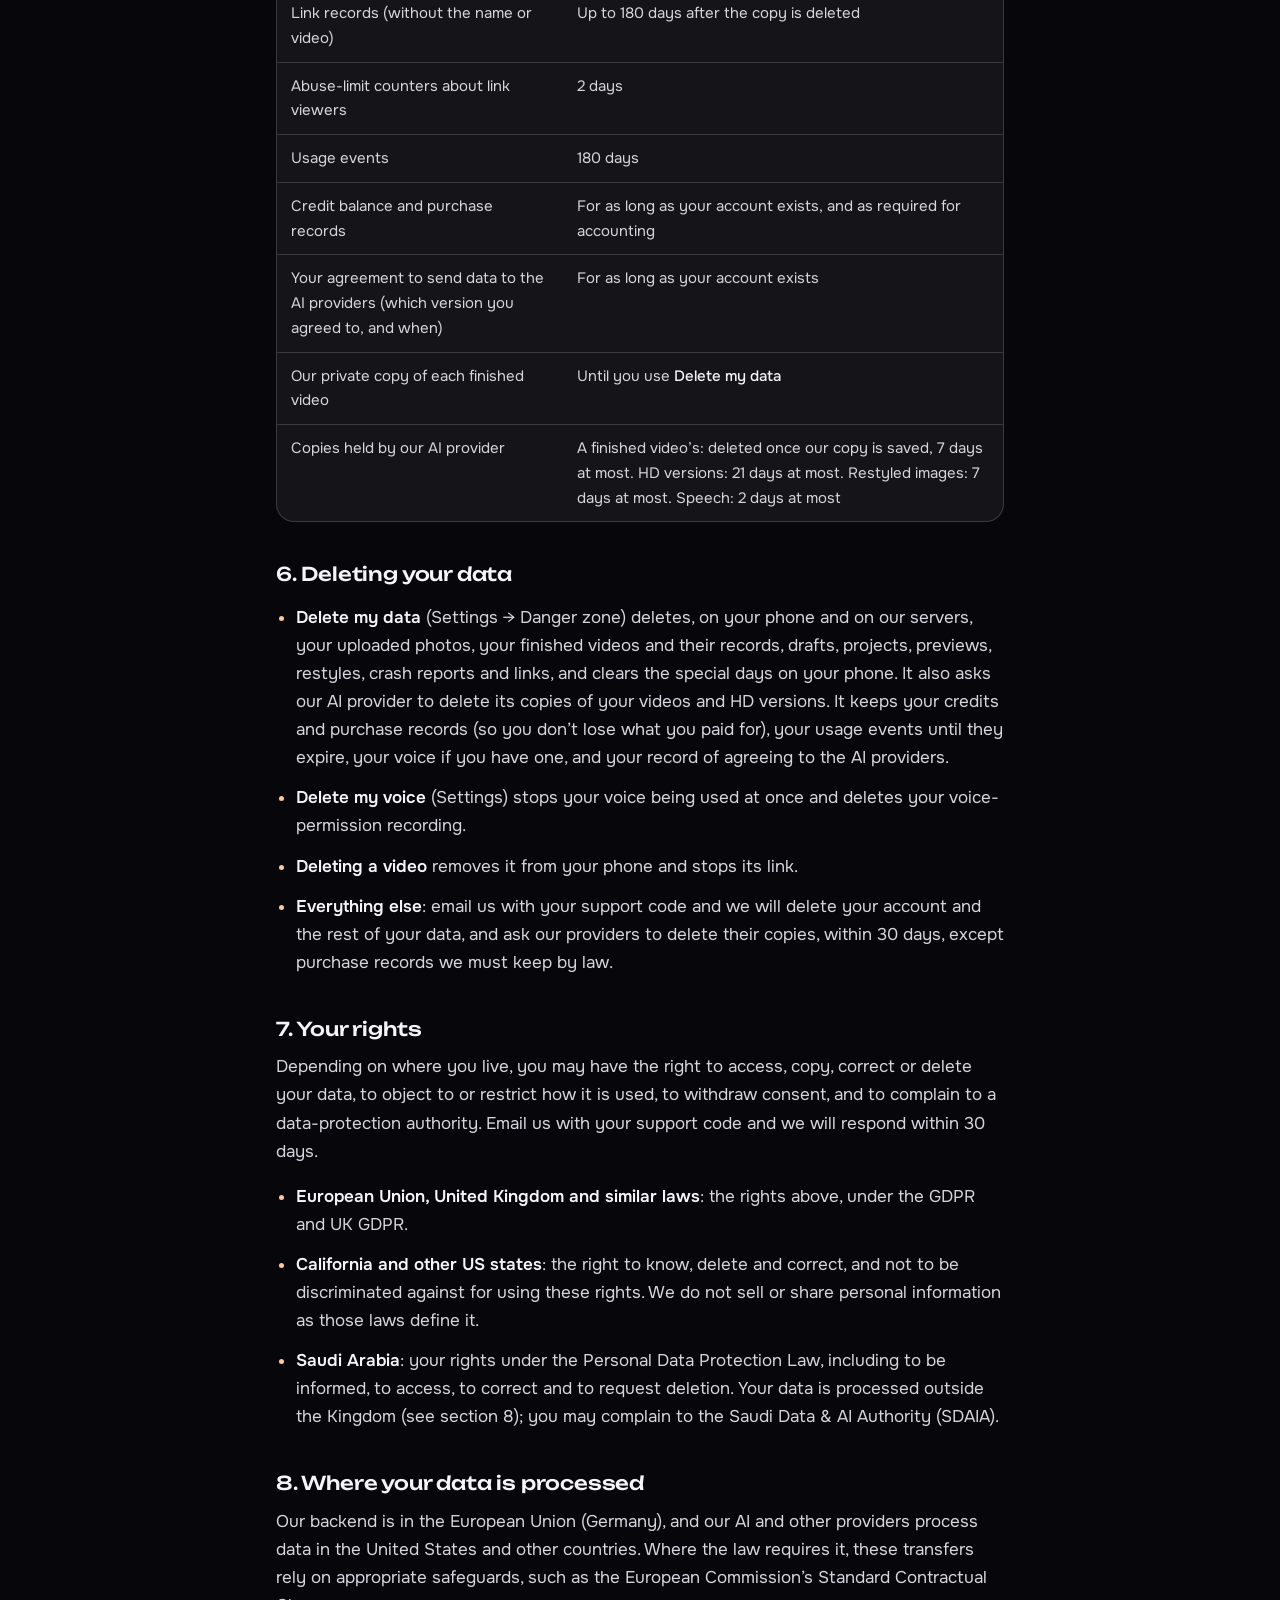
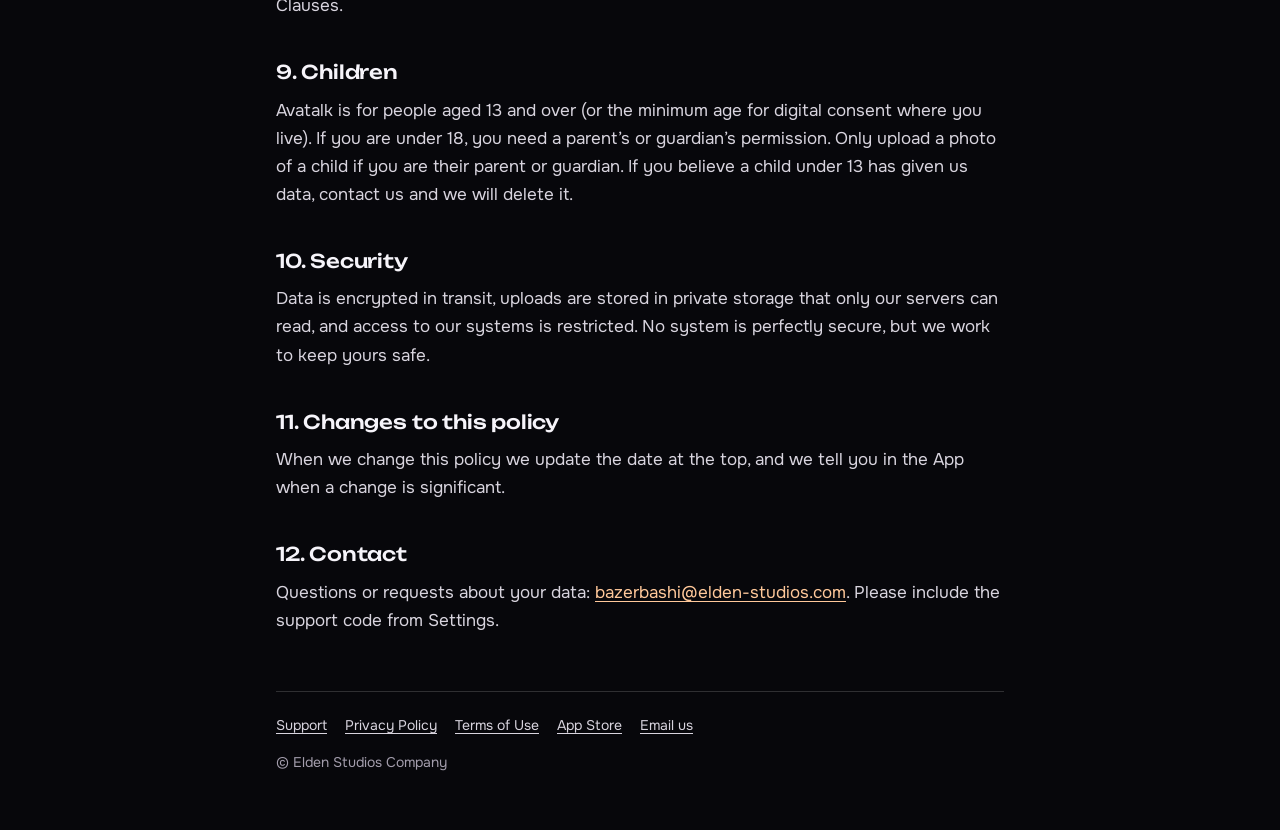
==== commit d4e5b447: "privacy: only some events carry the store country and phone language The App sends them on its launc" ====
--- a/privacy.html
+++ b/privacy.html
@@ -128,8 +128,8 @@
      being requested, finished or watched, a share, a purchase screen being shown, or a button such as
      “Say it again” being tapped. Each event carries your anonymous account identifier, the time, the
      App version, and simple details such as which button or which kind of share. It never contains your
-     words, photos or recordings. Events also carry the country of your App Store account and your
-     phone’s language. We use these to see what works and what doesn’t. They are not used for
+     words, photos or recordings. Some events, such as opening the App, also carry the country of your
+     App Store account and your phone’s language. We use these to see what works and what doesn’t. They are not used for
      advertising and are deleted automatically after 180 days.</p>
 
   <p><strong>Crash reports.</strong> If you have chosen to share analytics with app developers in your
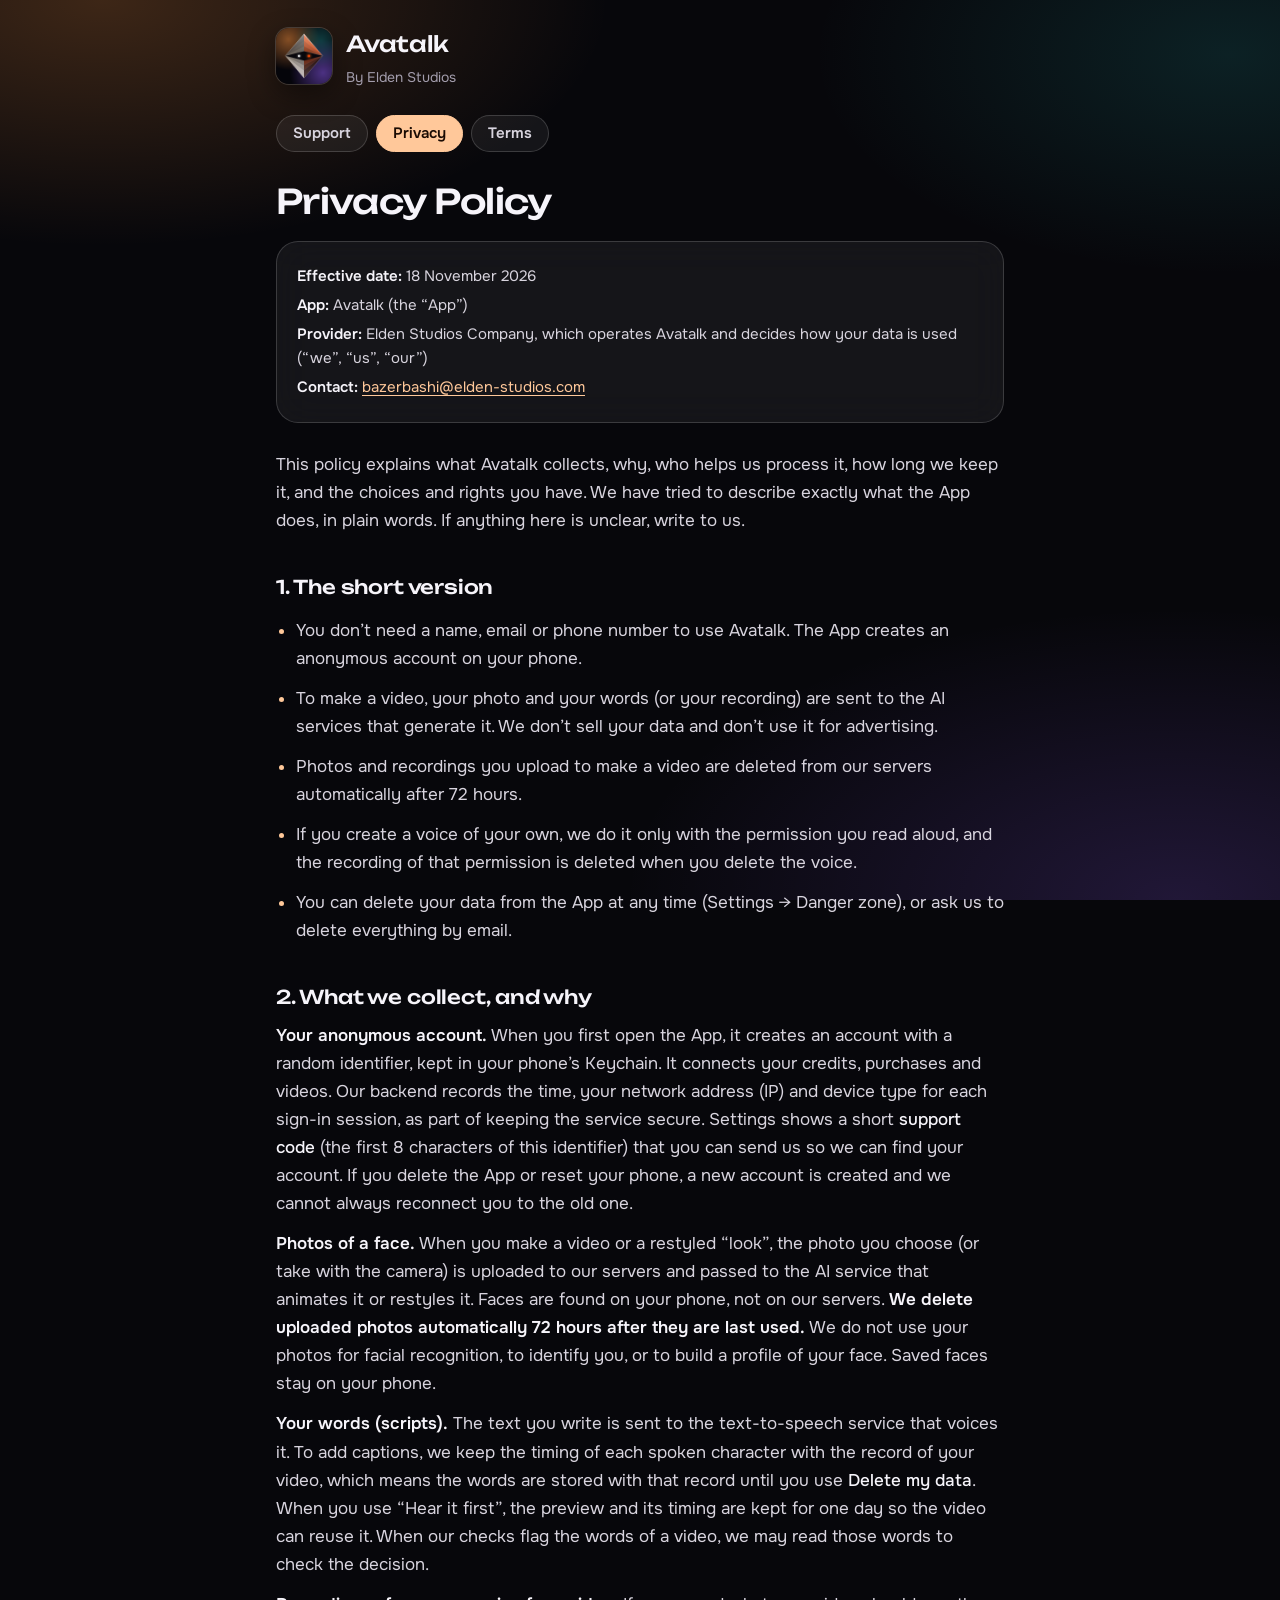
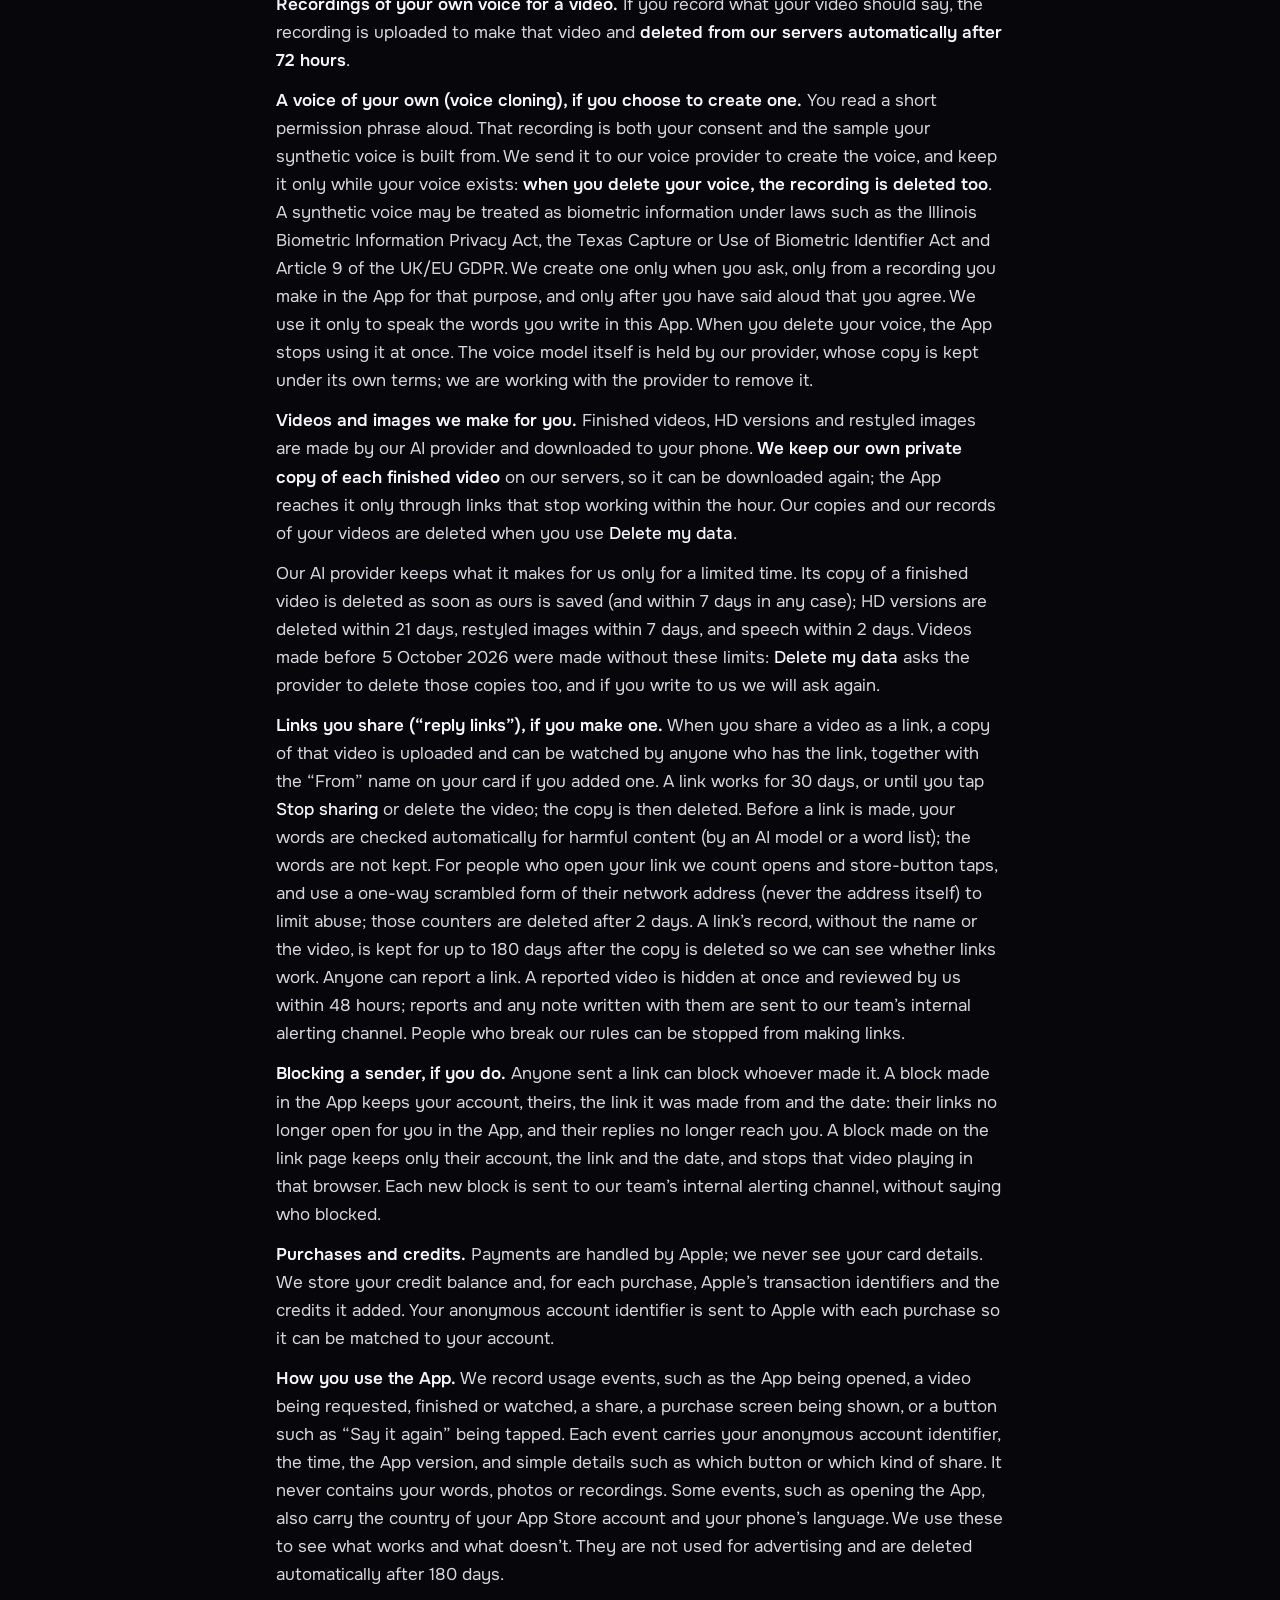
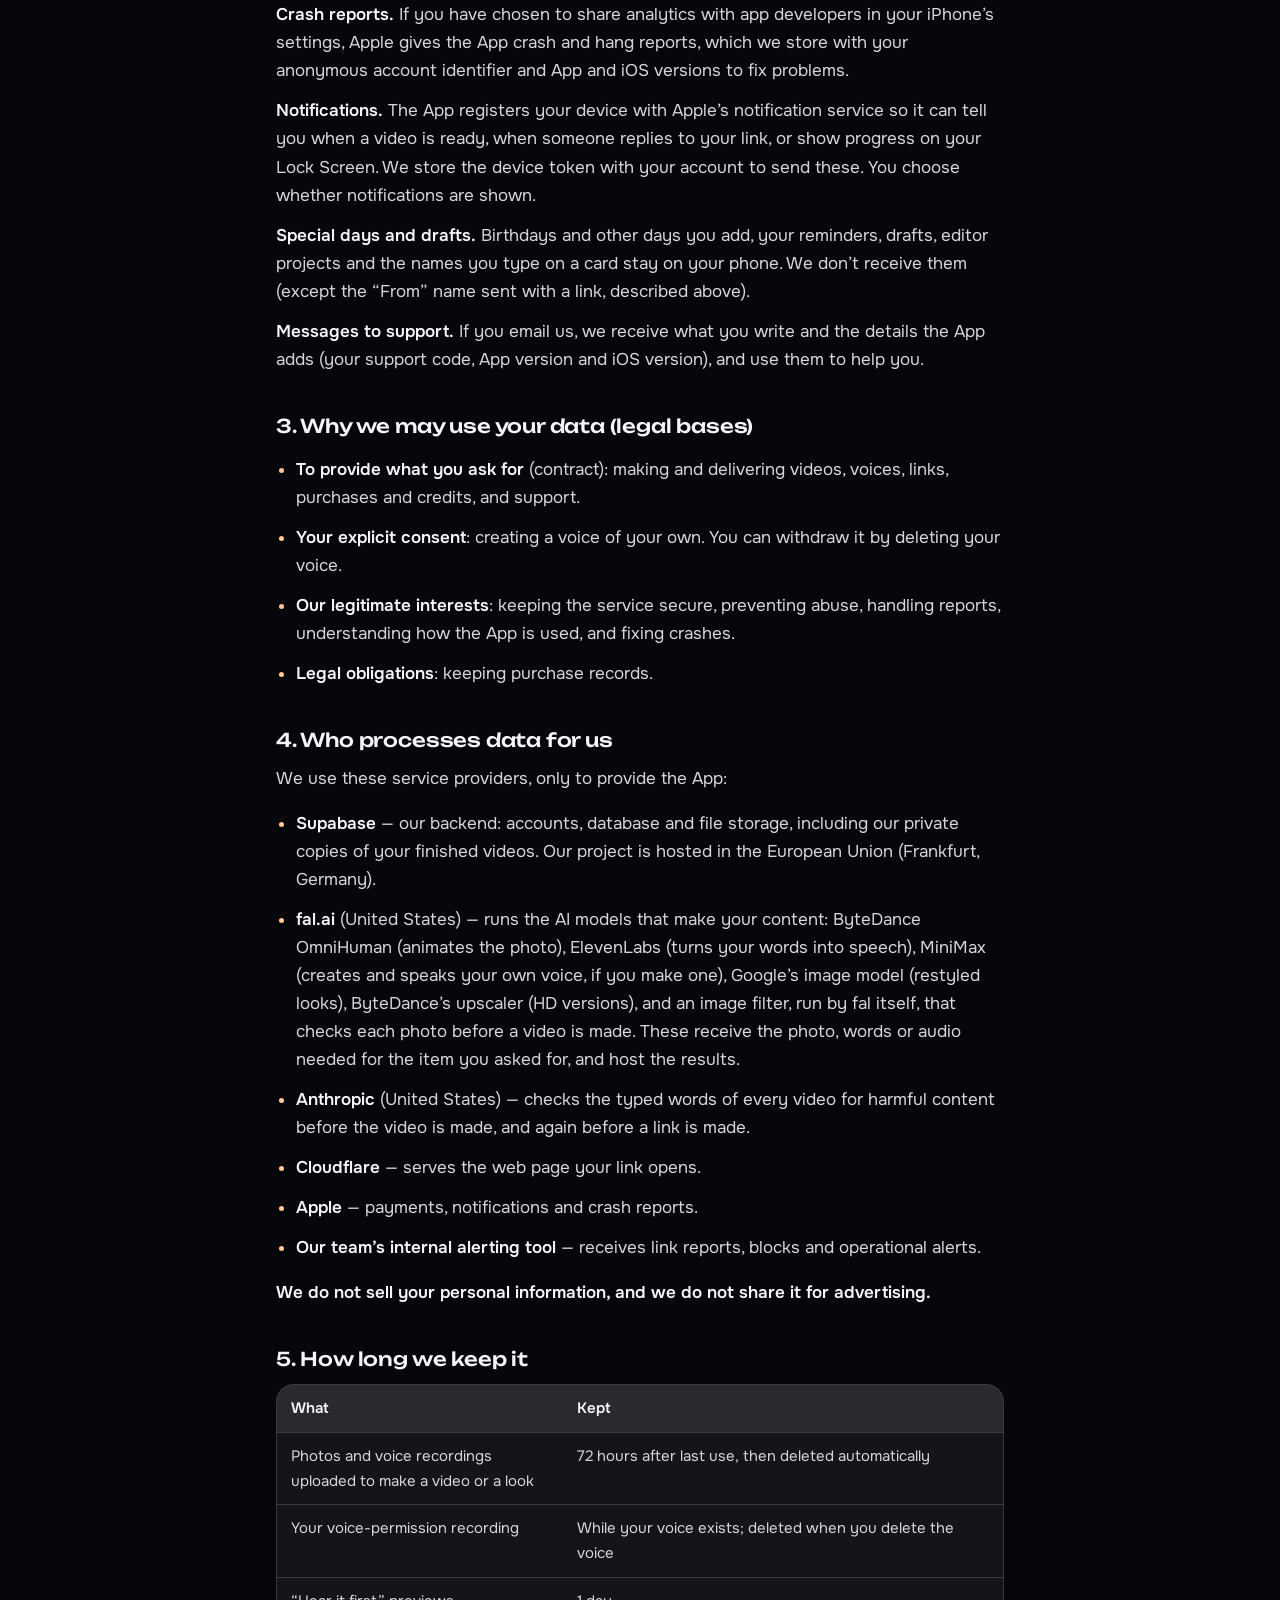
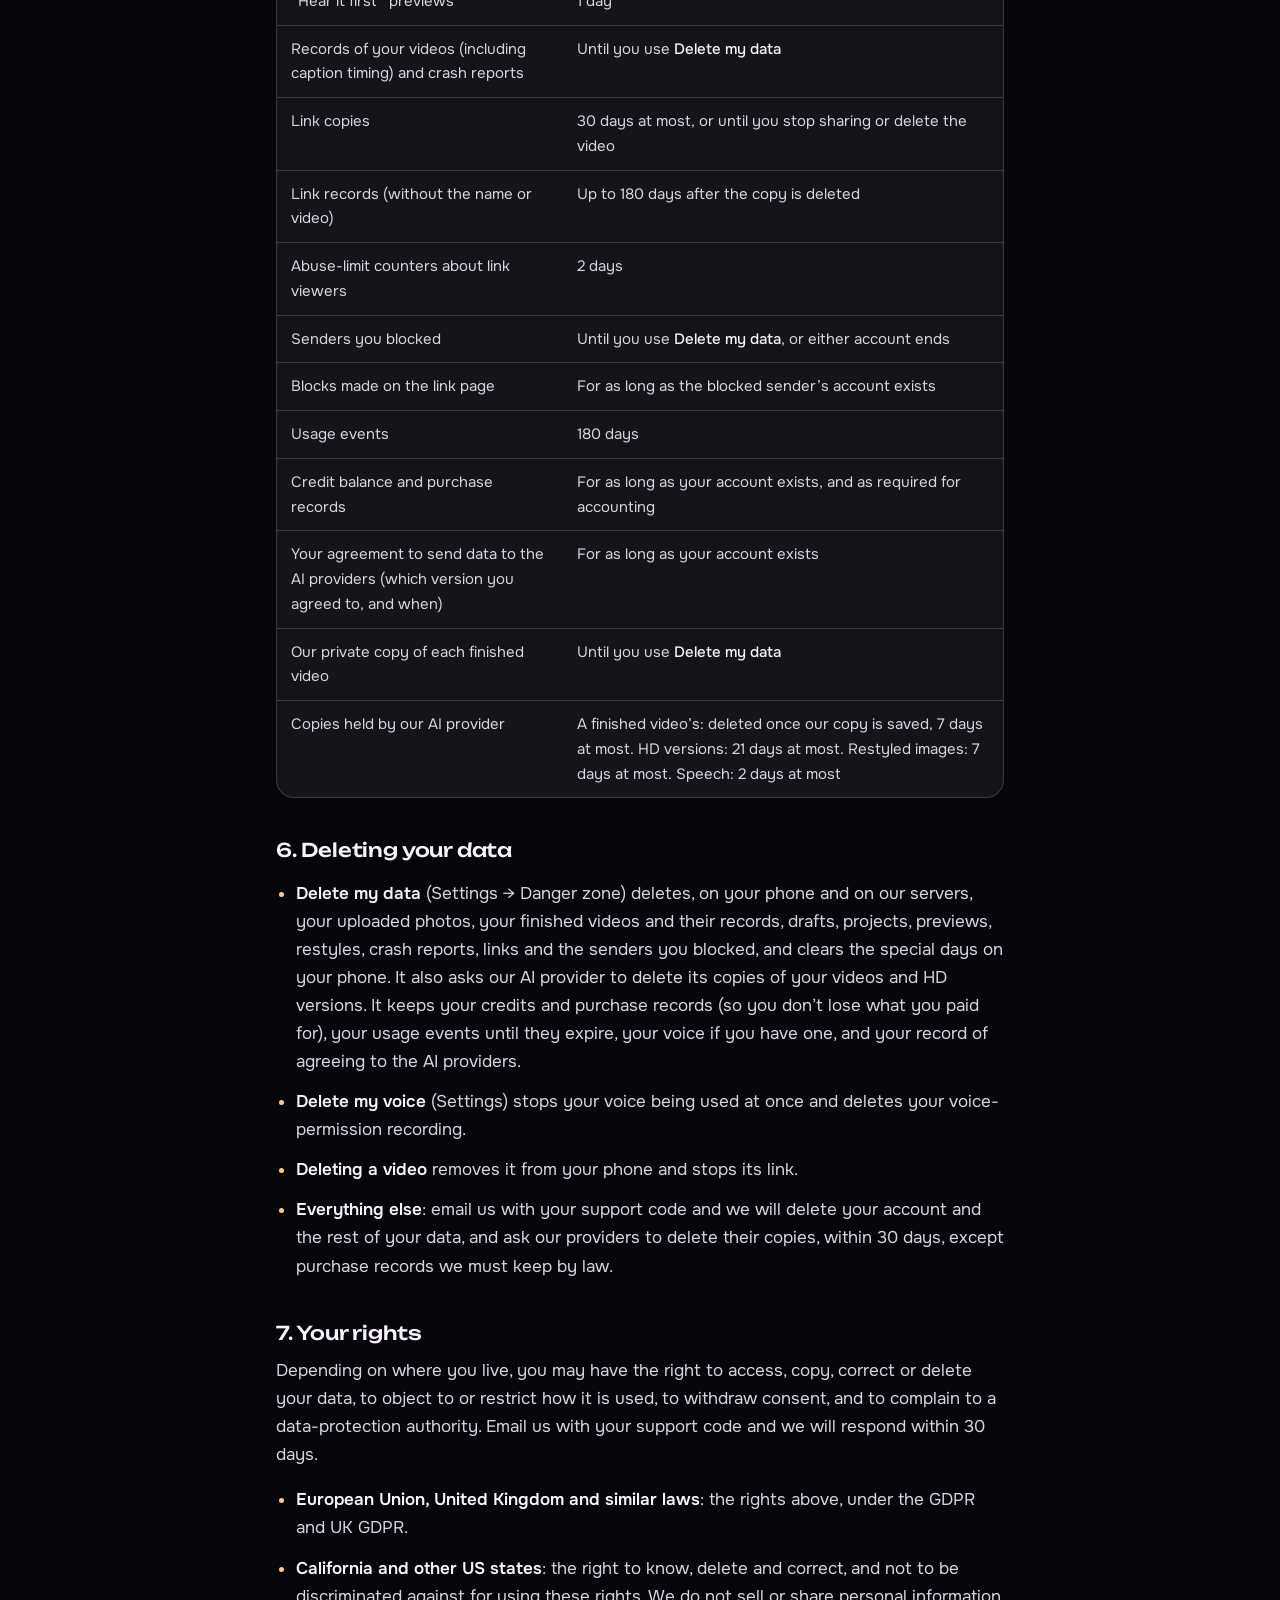
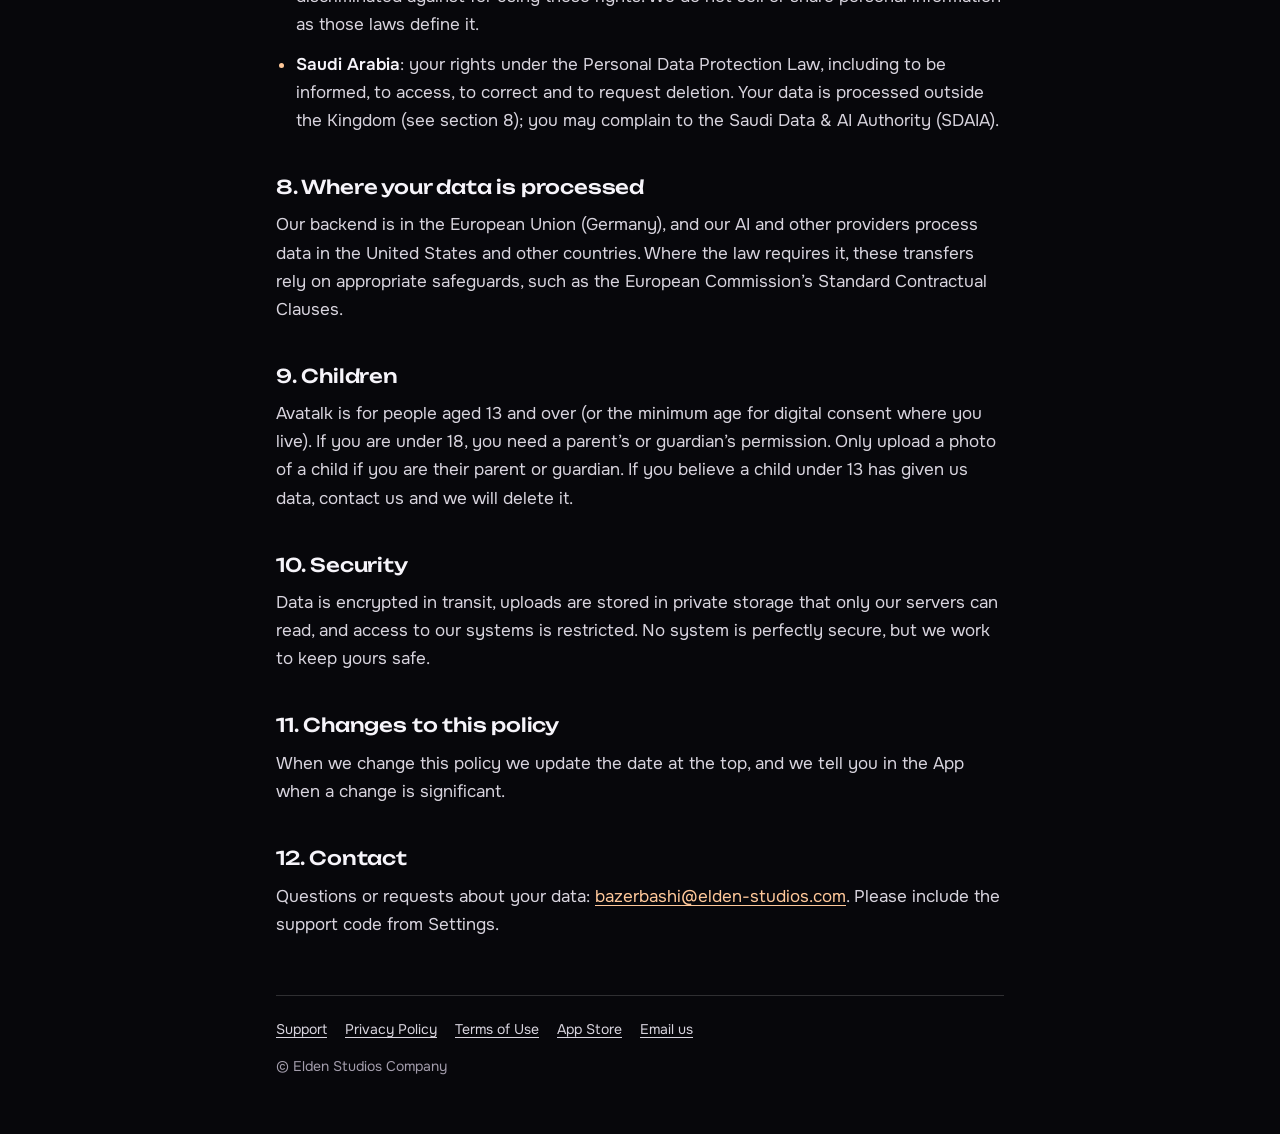
==== commit 756b0541: "privacy: blocking a sender Anyone sent a link can block whoever made it (Avatalk PR 14): - what a bl" ====
--- a/privacy.html
+++ b/privacy.html
@@ -119,6 +119,12 @@
      are sent to our team’s internal alerting channel. People who break our rules can be stopped from
      making links.</p>
 
+  <p><strong>Blocking a sender, if you do.</strong> Anyone sent a link can block whoever made it. A block
+     made in the App keeps your account, theirs, the link it was made from and the date: their links no
+     longer open for you in the App, and their replies no longer reach you. A block made on the link page
+     keeps only their account, the link and the date, and stops that video playing in that browser. Each
+     new block is sent to our team’s internal alerting channel, without saying who blocked.</p>
+
   <p><strong>Purchases and credits.</strong> Payments are handled by Apple; we never see your card
      details. We store your credit balance and, for each purchase, Apple’s transaction identifiers and
      the credits it added. Your anonymous account identifier is sent to Apple with each purchase so it
@@ -175,8 +181,8 @@
         content before the video is made, and again before a link is made.</li>
     <li><strong>Cloudflare</strong> — serves the web page your link opens.</li>
     <li><strong>Apple</strong> — payments, notifications and crash reports.</li>
-    <li><strong>Our team’s internal alerting tool</strong> — receives link reports and operational
-        alerts.</li>
+    <li><strong>Our team’s internal alerting tool</strong> — receives link reports, blocks and
+        operational alerts.</li>
   </ul>
   <p><strong>We do not sell your personal information, and we do not share it for advertising.</strong></p>
 
@@ -191,6 +197,8 @@
       <tr><td>Link copies</td><td>30 days at most, or until you stop sharing or delete the video</td></tr>
       <tr><td>Link records (without the name or video)</td><td>Up to 180 days after the copy is deleted</td></tr>
       <tr><td>Abuse-limit counters about link viewers</td><td>2 days</td></tr>
+      <tr><td>Senders you blocked</td><td>Until you use <em>Delete my data</em>, or either account ends</td></tr>
+      <tr><td>Blocks made on the link page</td><td>For as long as the blocked sender’s account exists</td></tr>
       <tr><td>Usage events</td><td>180 days</td></tr>
       <tr><td>Credit balance and purchase records</td><td>For as long as your account exists, and as required for accounting</td></tr>
       <tr><td>Your agreement to send data to the AI providers (which version you agreed to, and when)</td><td>For as long as your account exists</td></tr>
@@ -203,7 +211,8 @@
   <ul>
     <li><strong>Delete my data</strong> (Settings → Danger zone) deletes, on your phone and on our
         servers, your uploaded photos, your finished videos and their records, drafts, projects, previews,
-        restyles, crash reports and links, and clears the special days on your phone. It also asks our AI
+        restyles, crash reports, links and the senders you blocked, and clears the special days on your
+        phone. It also asks our AI
         provider to delete its copies of your videos and HD versions. It keeps your credits and
         purchase records (so you don’t lose what you paid for), your usage events until they expire,
         your voice if you have one, and your record of agreeing to the AI providers.</li>
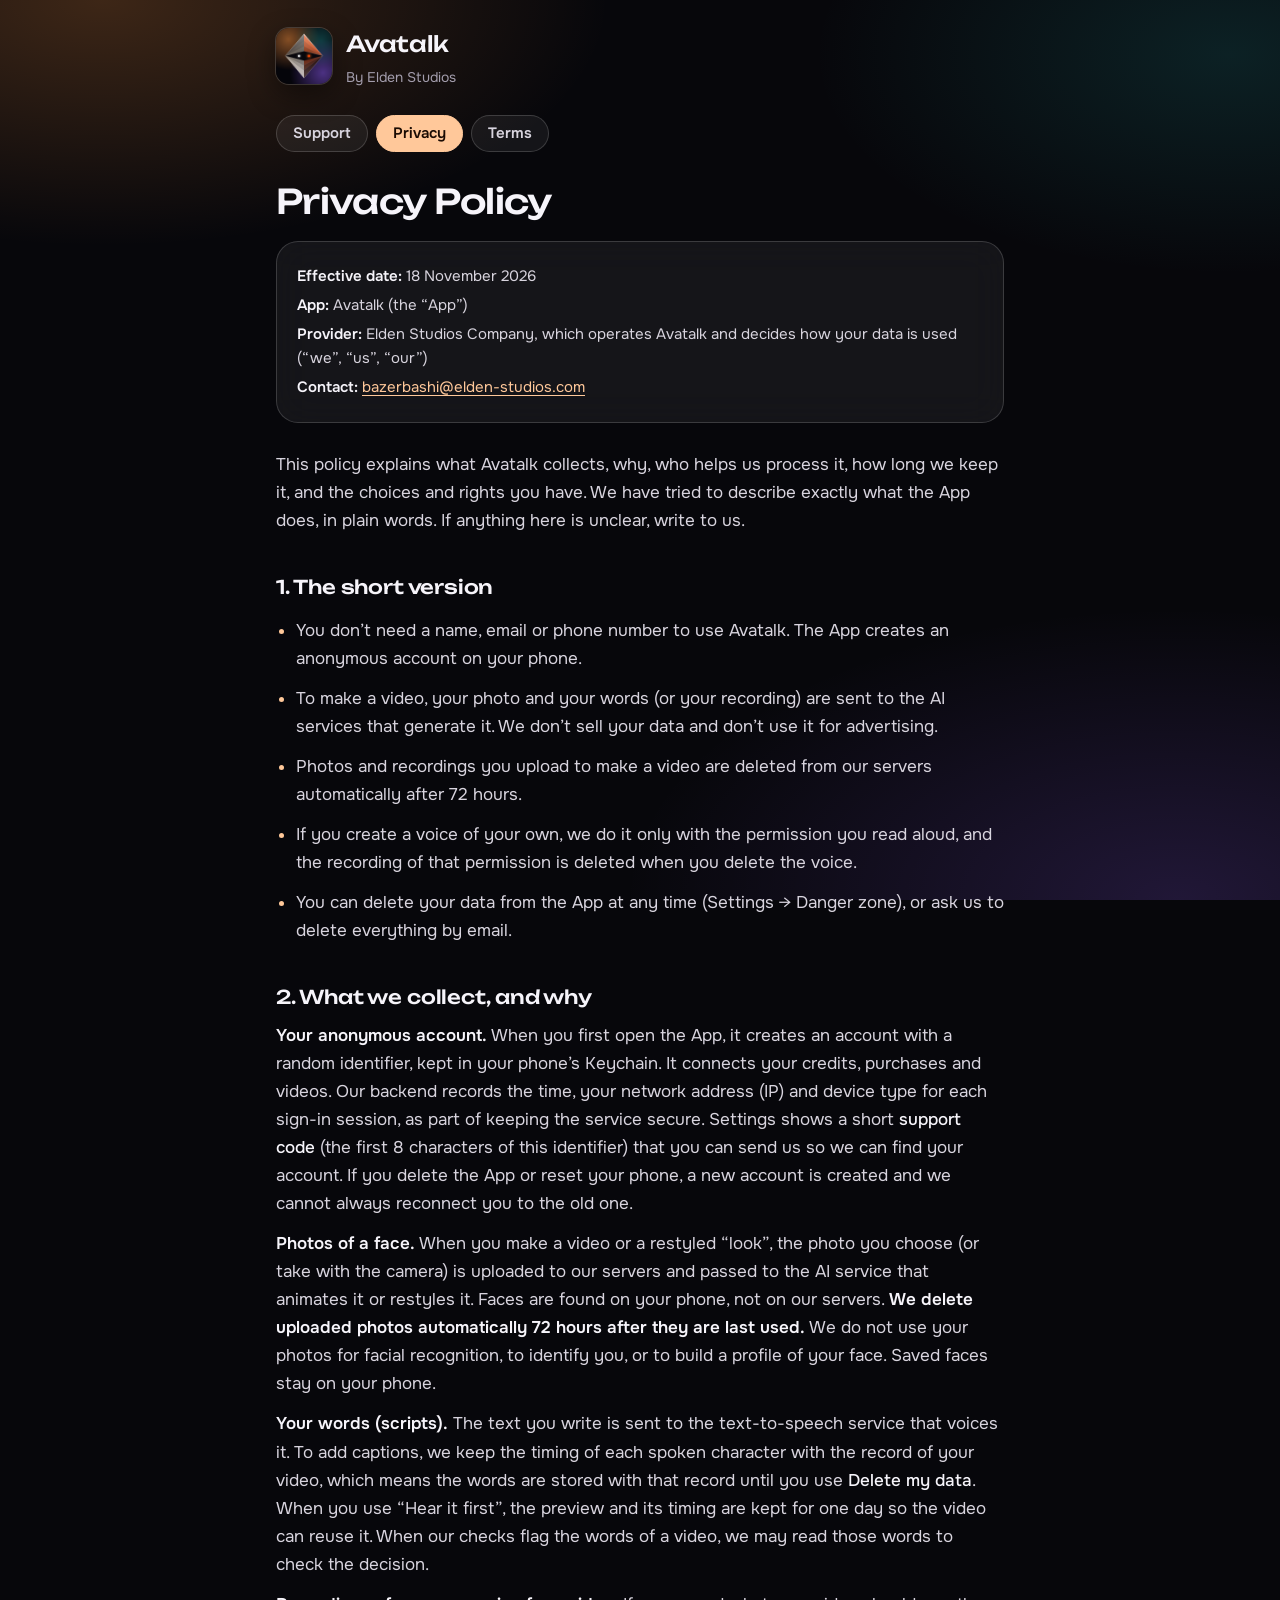
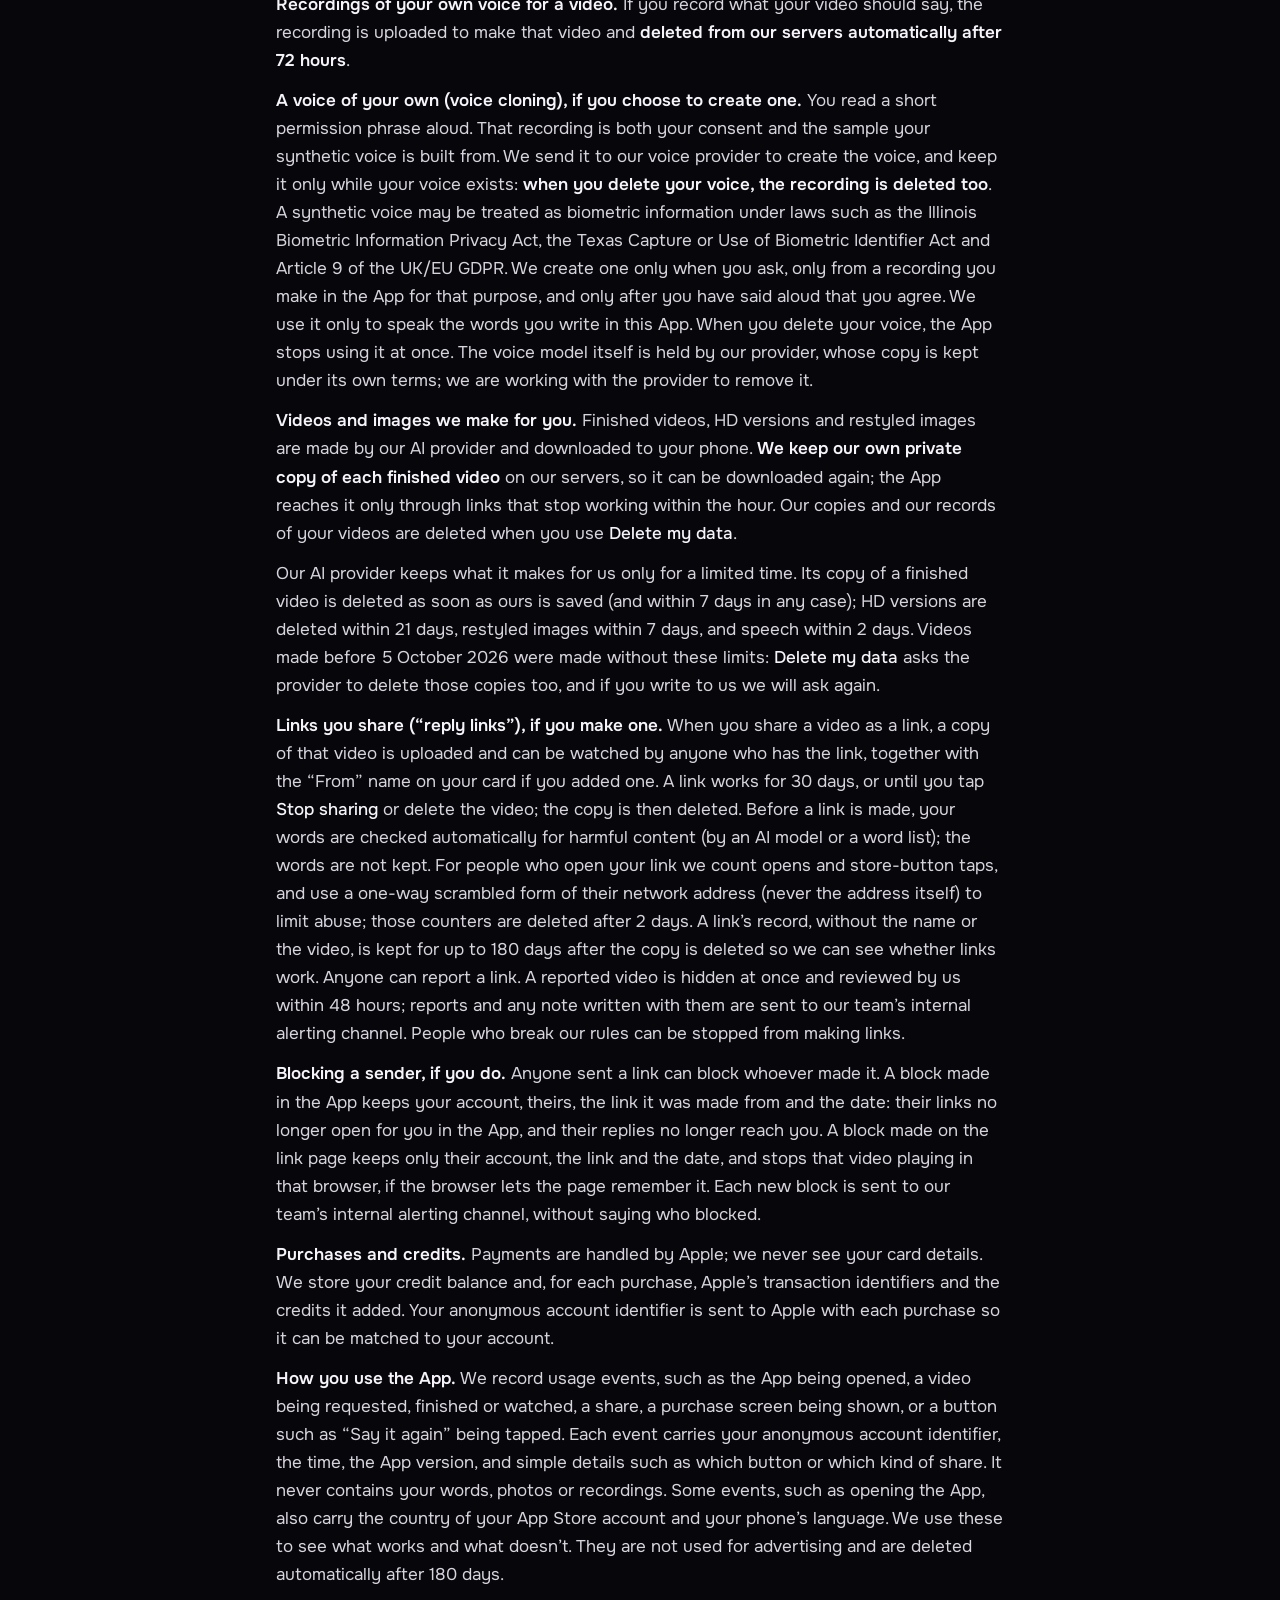
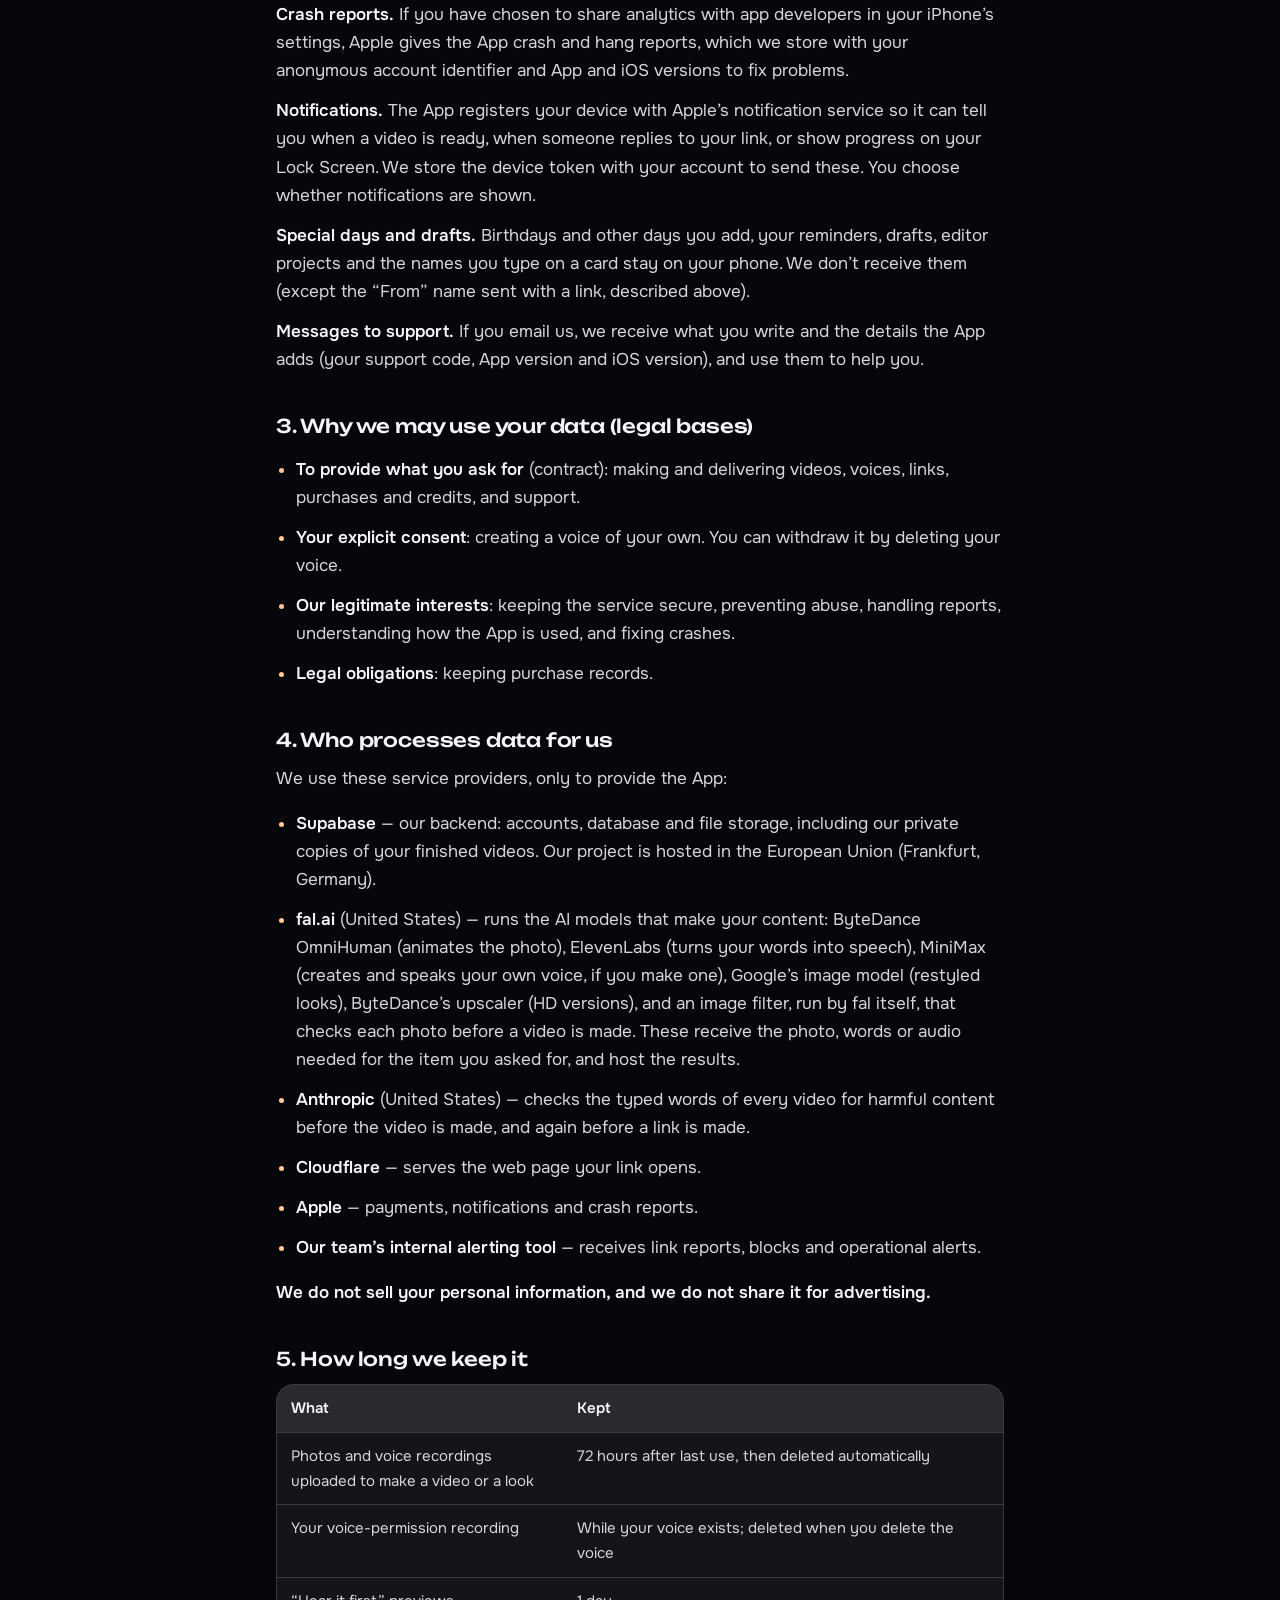
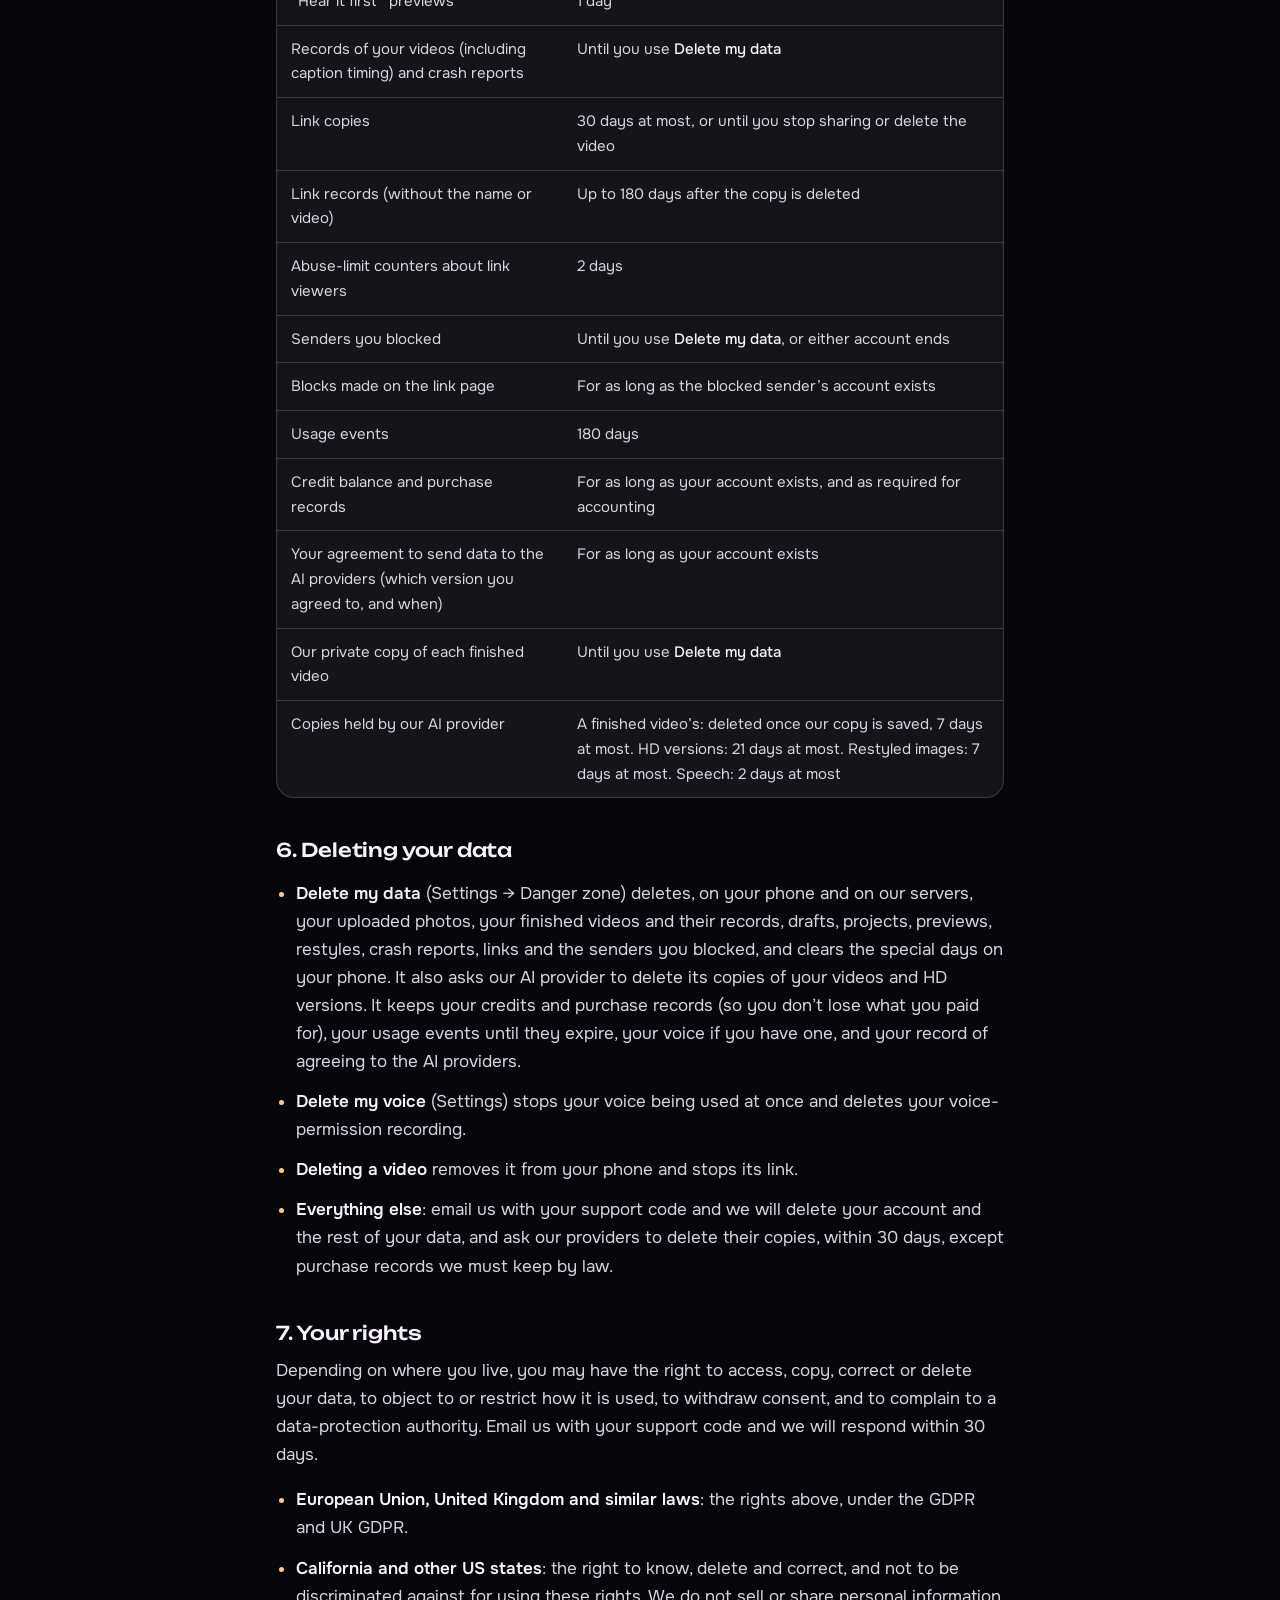
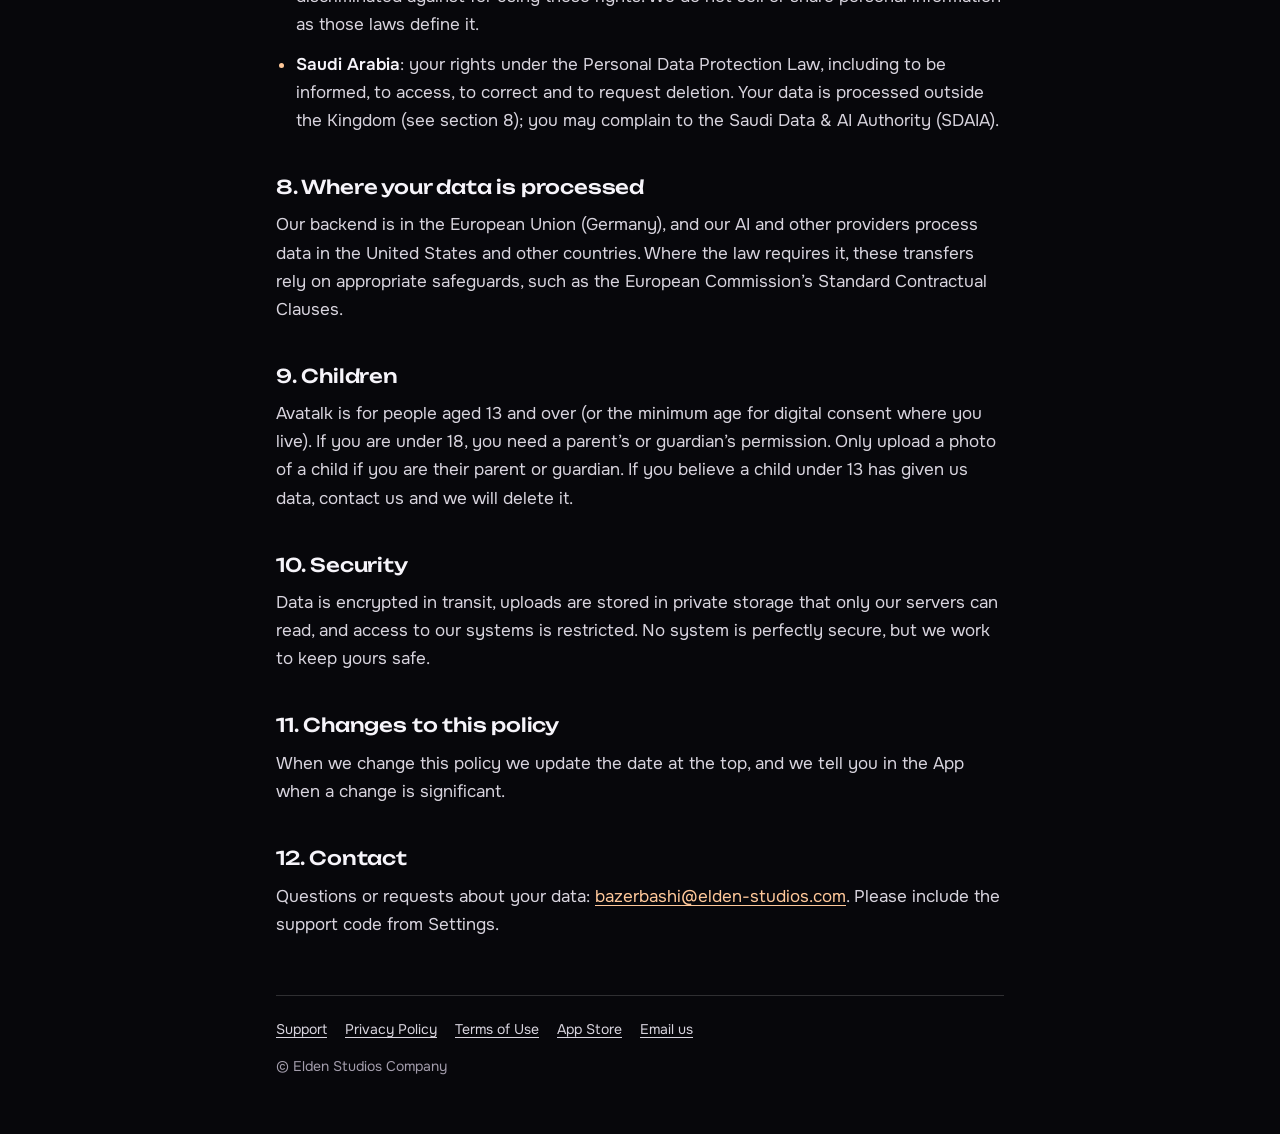
==== commit 44e994cb: "privacy: a page block holds only if the browser lets the page remember it Co-Authored-By: Claude Opu" ====
--- a/privacy.html
+++ b/privacy.html
@@ -122,8 +122,9 @@
   <p><strong>Blocking a sender, if you do.</strong> Anyone sent a link can block whoever made it. A block
      made in the App keeps your account, theirs, the link it was made from and the date: their links no
      longer open for you in the App, and their replies no longer reach you. A block made on the link page
-     keeps only their account, the link and the date, and stops that video playing in that browser. Each
-     new block is sent to our team’s internal alerting channel, without saying who blocked.</p>
+     keeps only their account, the link and the date, and stops that video playing in that browser, if
+     the browser lets the page remember it. Each new block is sent to our team’s internal alerting
+     channel, without saying who blocked.</p>
 
   <p><strong>Purchases and credits.</strong> Payments are handled by Apple; we never see your card
      details. We store your credit balance and, for each purchase, Apple’s transaction identifiers and
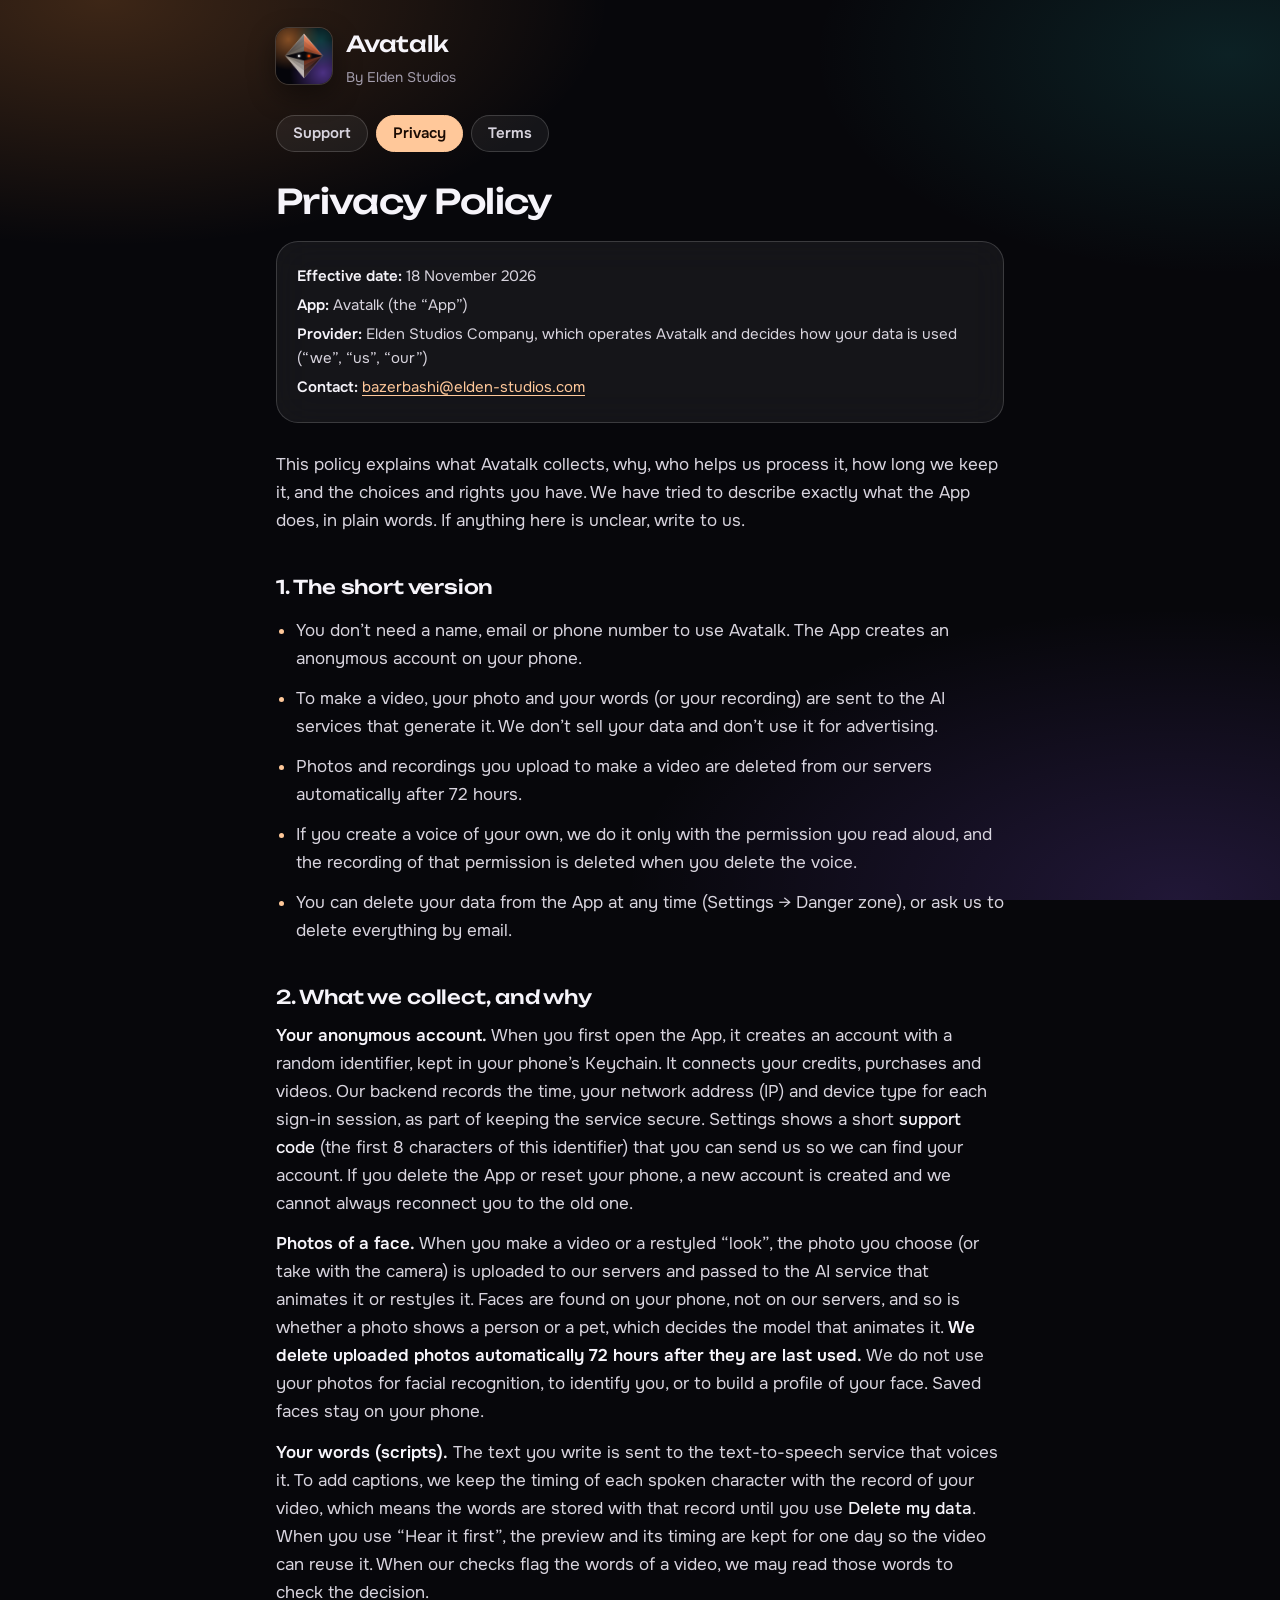
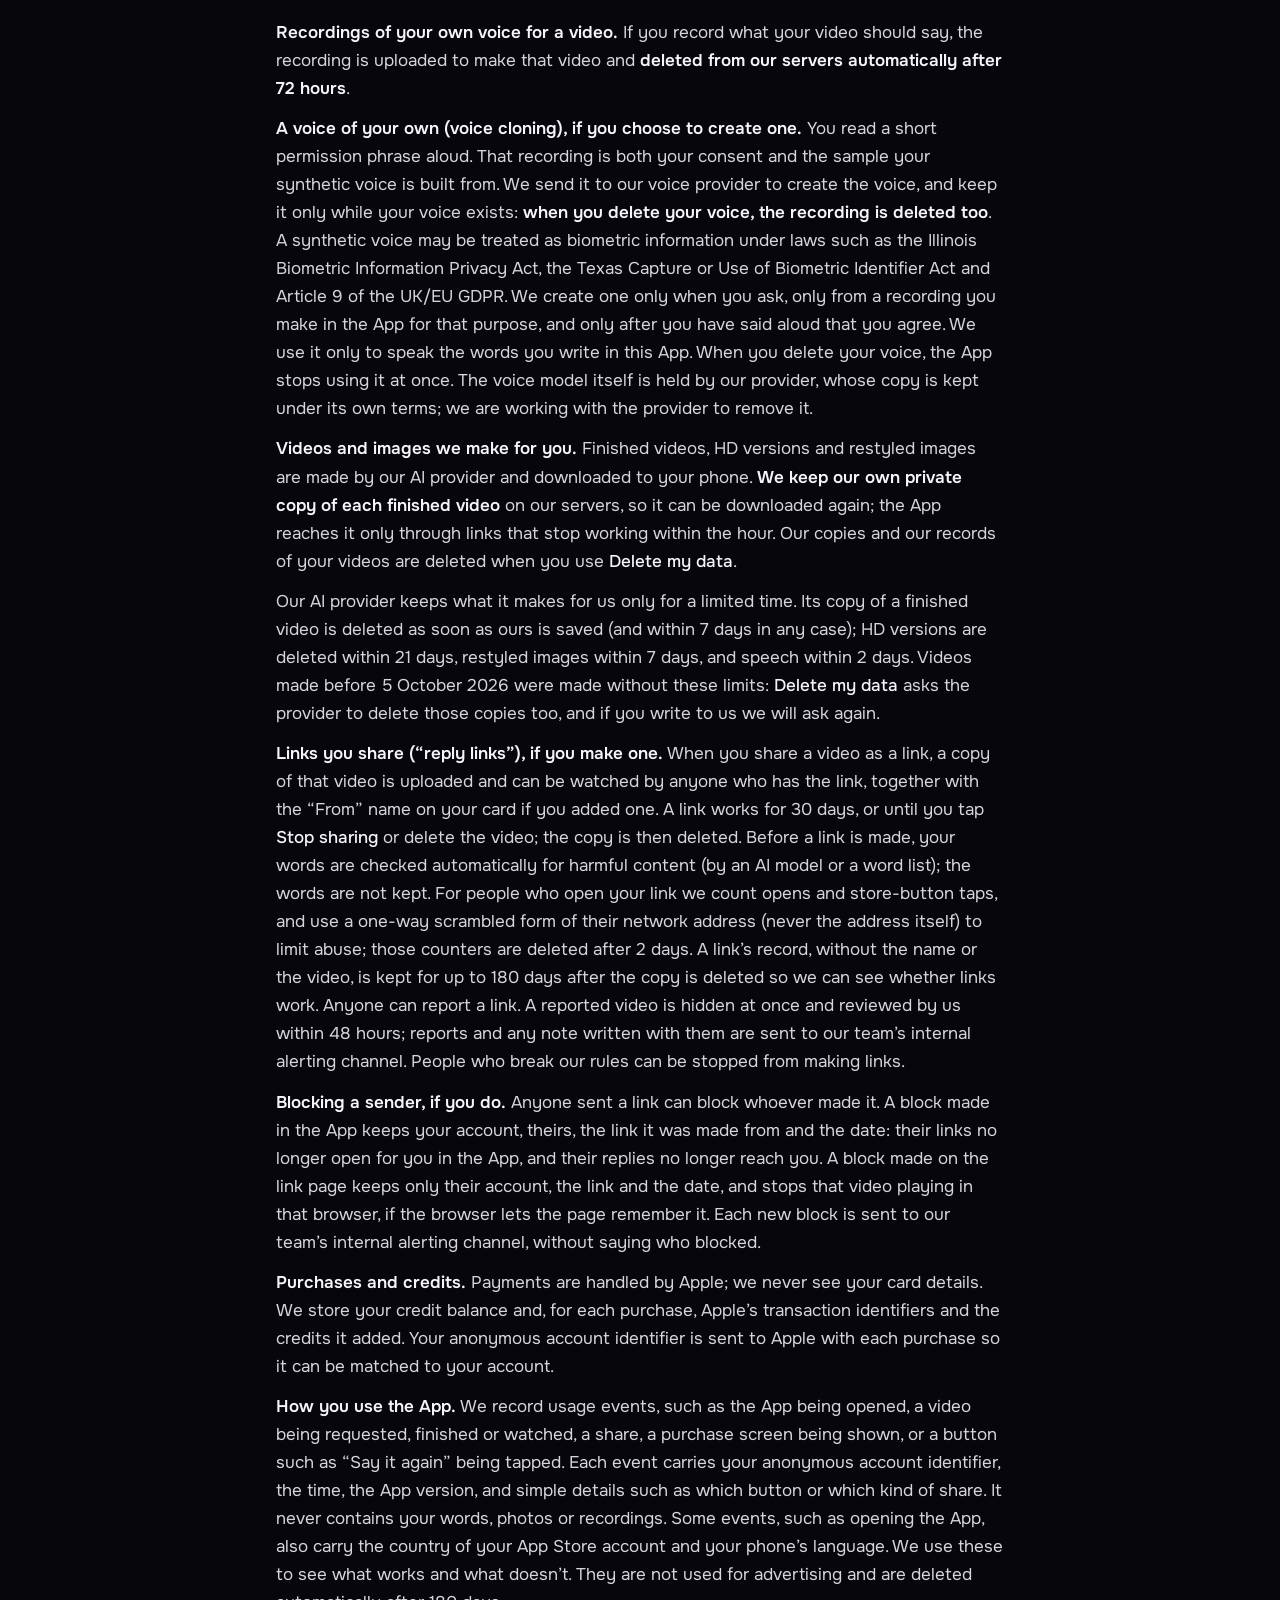
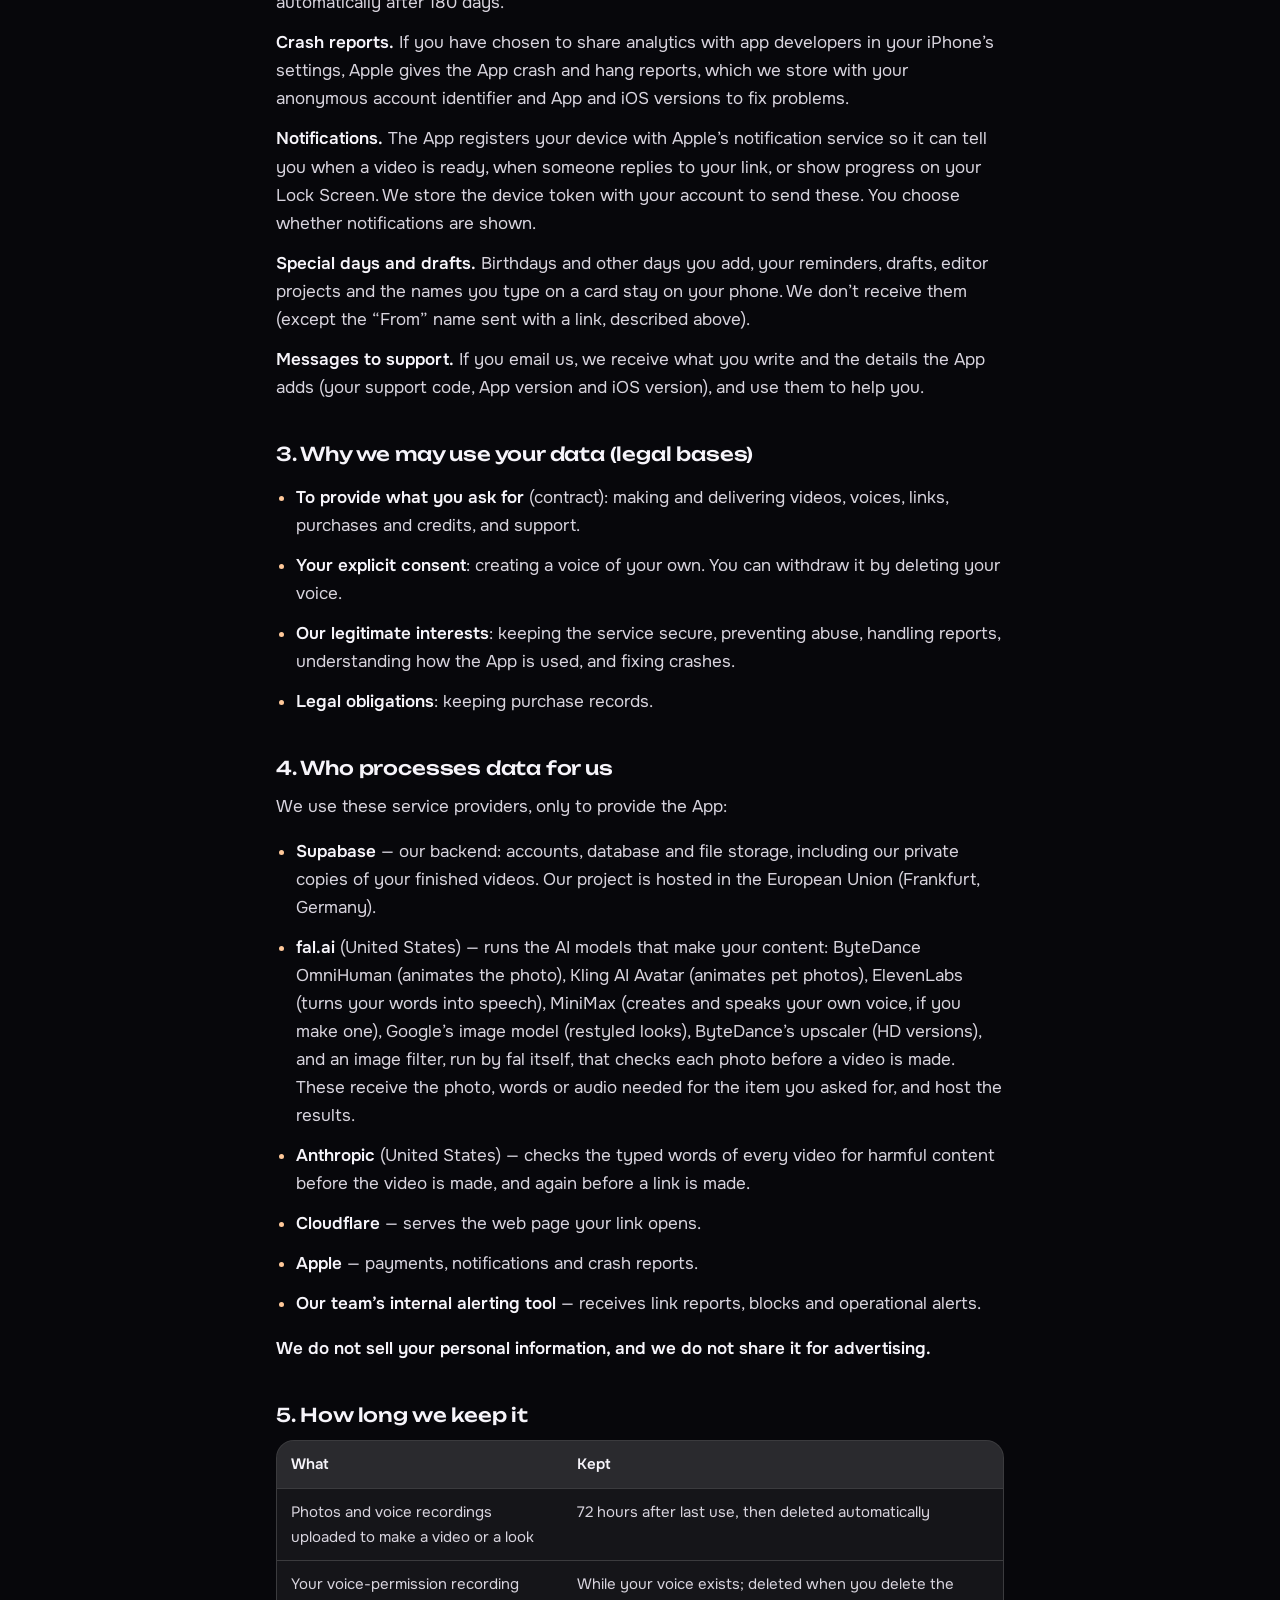
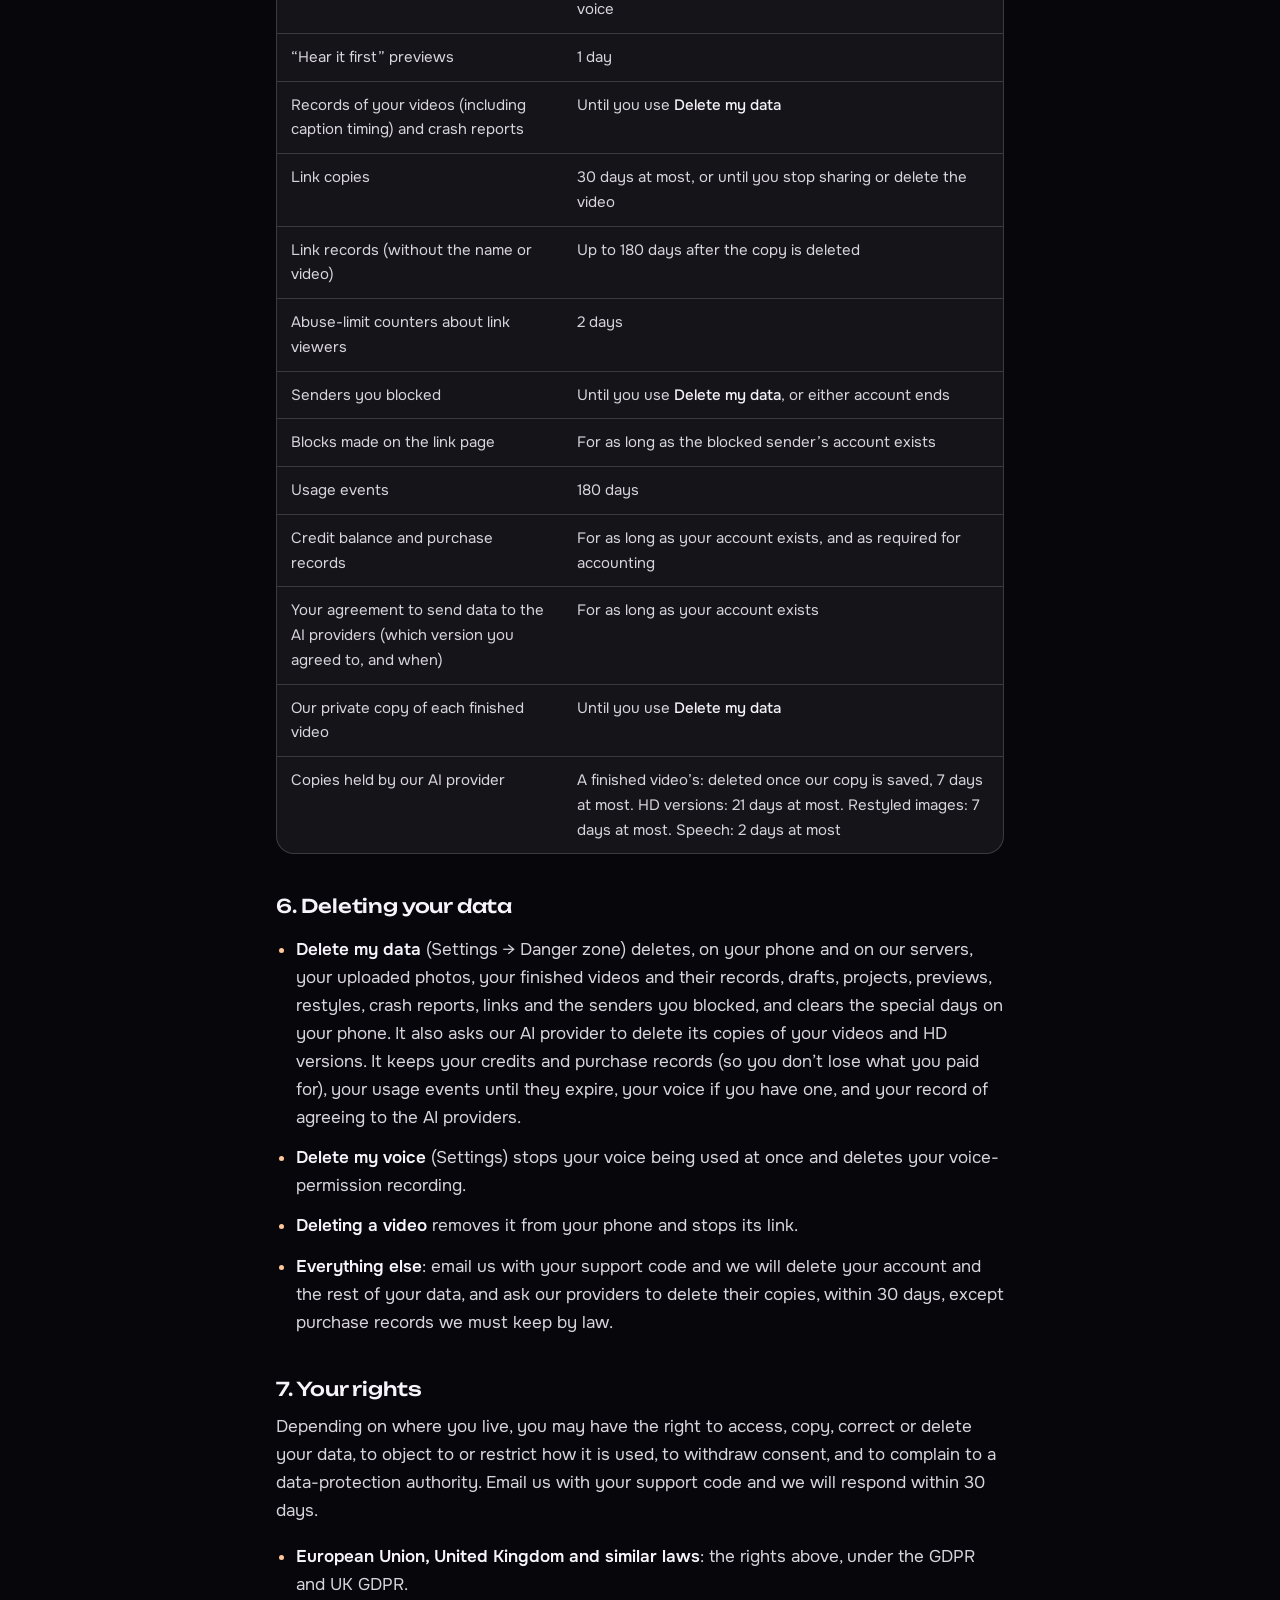
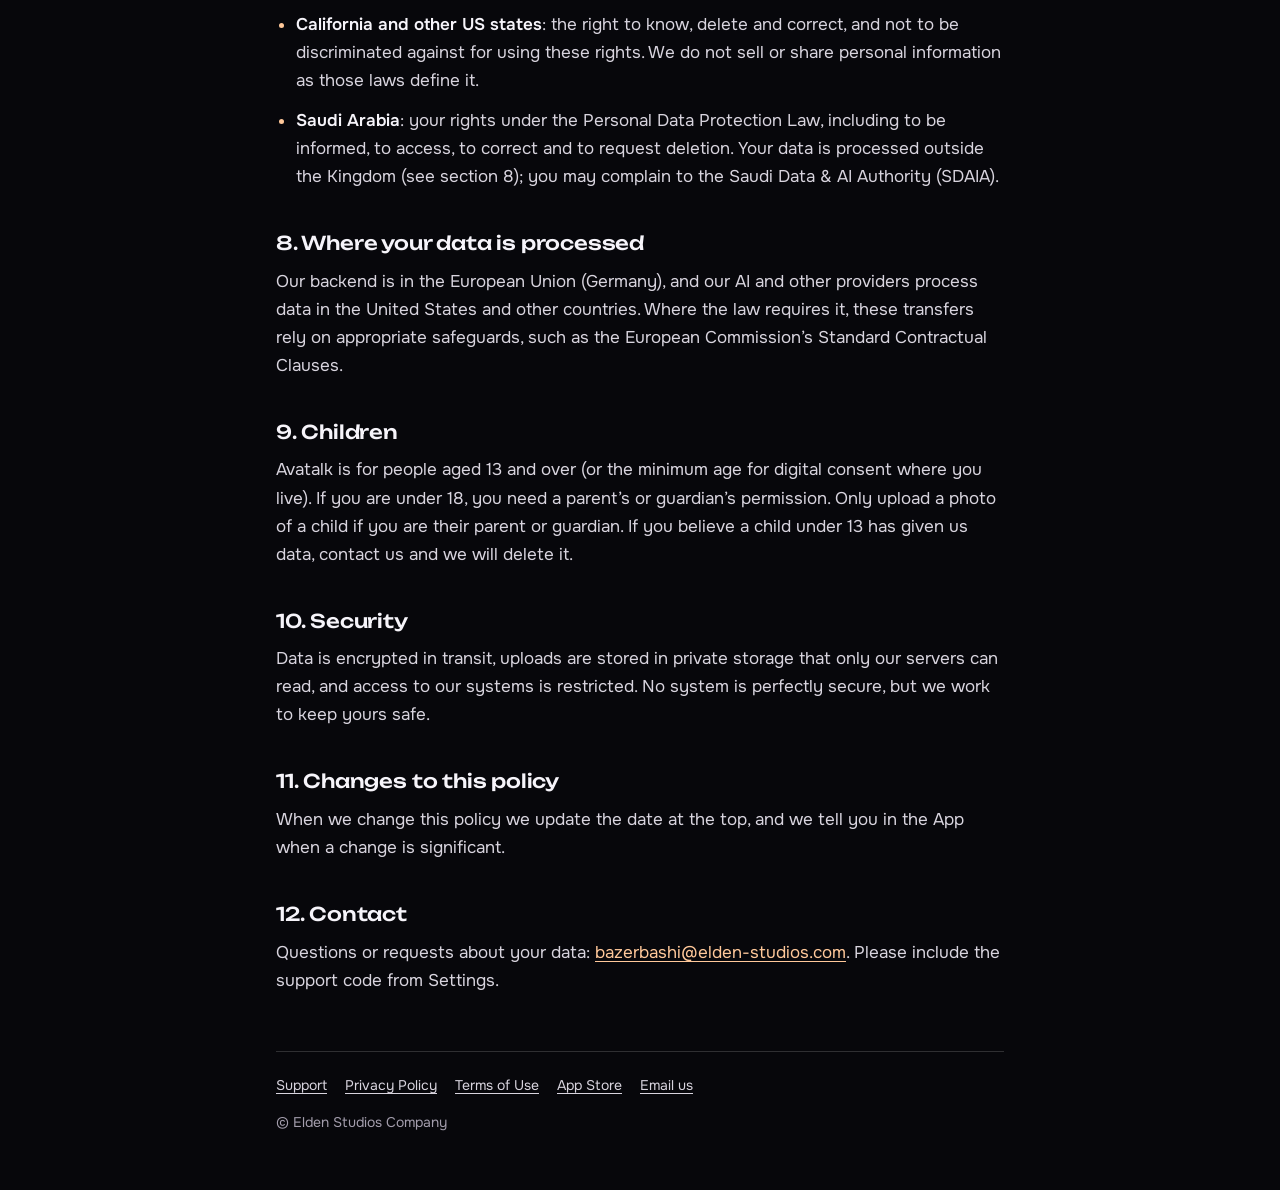
==== commit 79045e30: "privacy: Kling AI Avatar animates pet photos; the phone tells a person from a pet Co-Authored-By: Cl" ====
--- a/privacy.html
+++ b/privacy.html
@@ -67,7 +67,8 @@
 
   <p><strong>Photos of a face.</strong> When you make a video or a restyled “look”, the photo you choose
      (or take with the camera) is uploaded to our servers and passed to the AI service that animates it
-     or restyles it. Faces are found on your phone, not on our servers. <strong>We delete uploaded
+     or restyles it. Faces are found on your phone, not on our servers, and so is whether a photo shows
+     a person or a pet, which decides the model that animates it. <strong>We delete uploaded
      photos automatically 72 hours after they are last used.</strong> We do not use your photos for
      facial recognition, to identify you, or to build a profile of your face. Saved faces stay on your
      phone.</p>
@@ -173,7 +174,7 @@
         private copies of your finished videos. Our project is hosted in the European Union (Frankfurt,
         Germany).</li>
     <li><strong>fal.ai</strong> (United States) — runs the AI models that make your content: ByteDance
-        OmniHuman (animates the photo), ElevenLabs (turns your words into speech), MiniMax (creates and
+        OmniHuman (animates the photo), Kling AI Avatar (animates pet photos), ElevenLabs (turns your words into speech), MiniMax (creates and
         speaks your own voice, if you make one), Google’s image model (restyled looks), ByteDance’s
         upscaler (HD versions), and an image filter, run by fal itself, that checks each photo before a
         video is made. These receive the photo, words or audio needed for the item you asked for, and
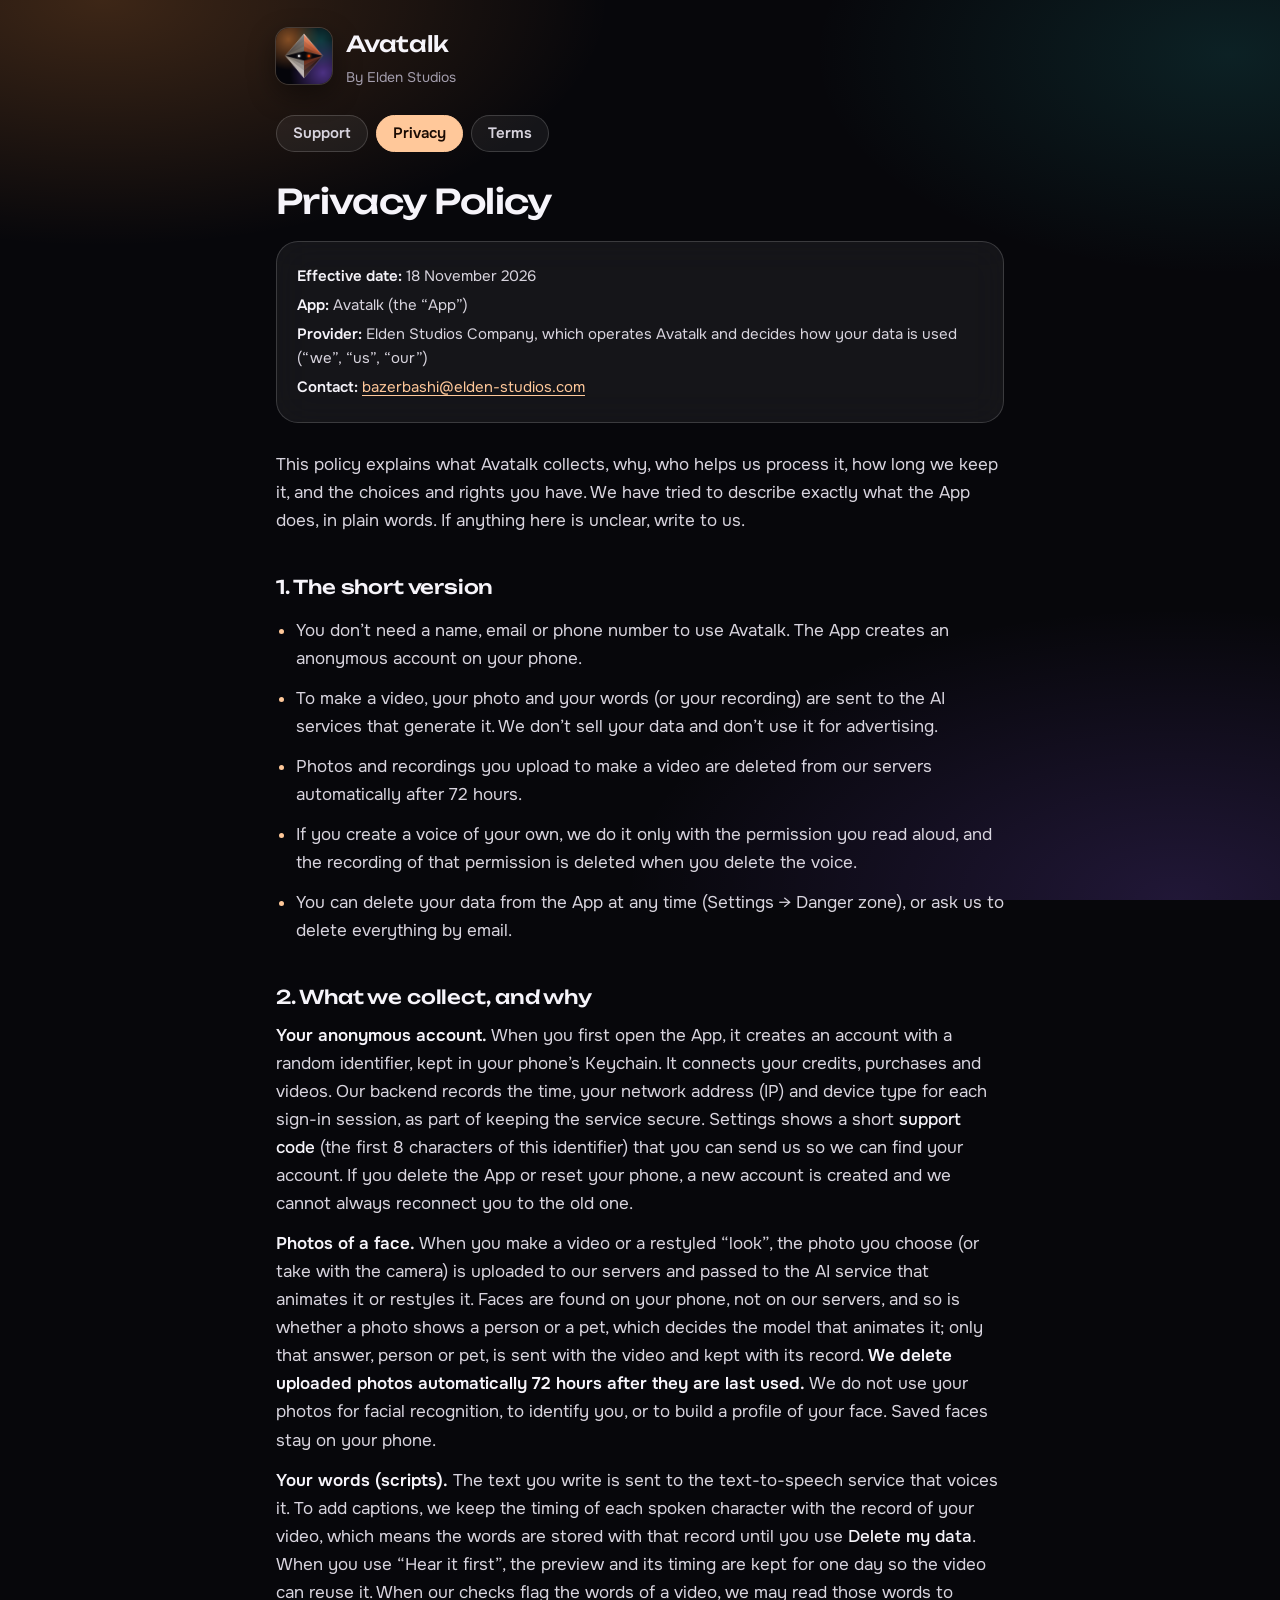
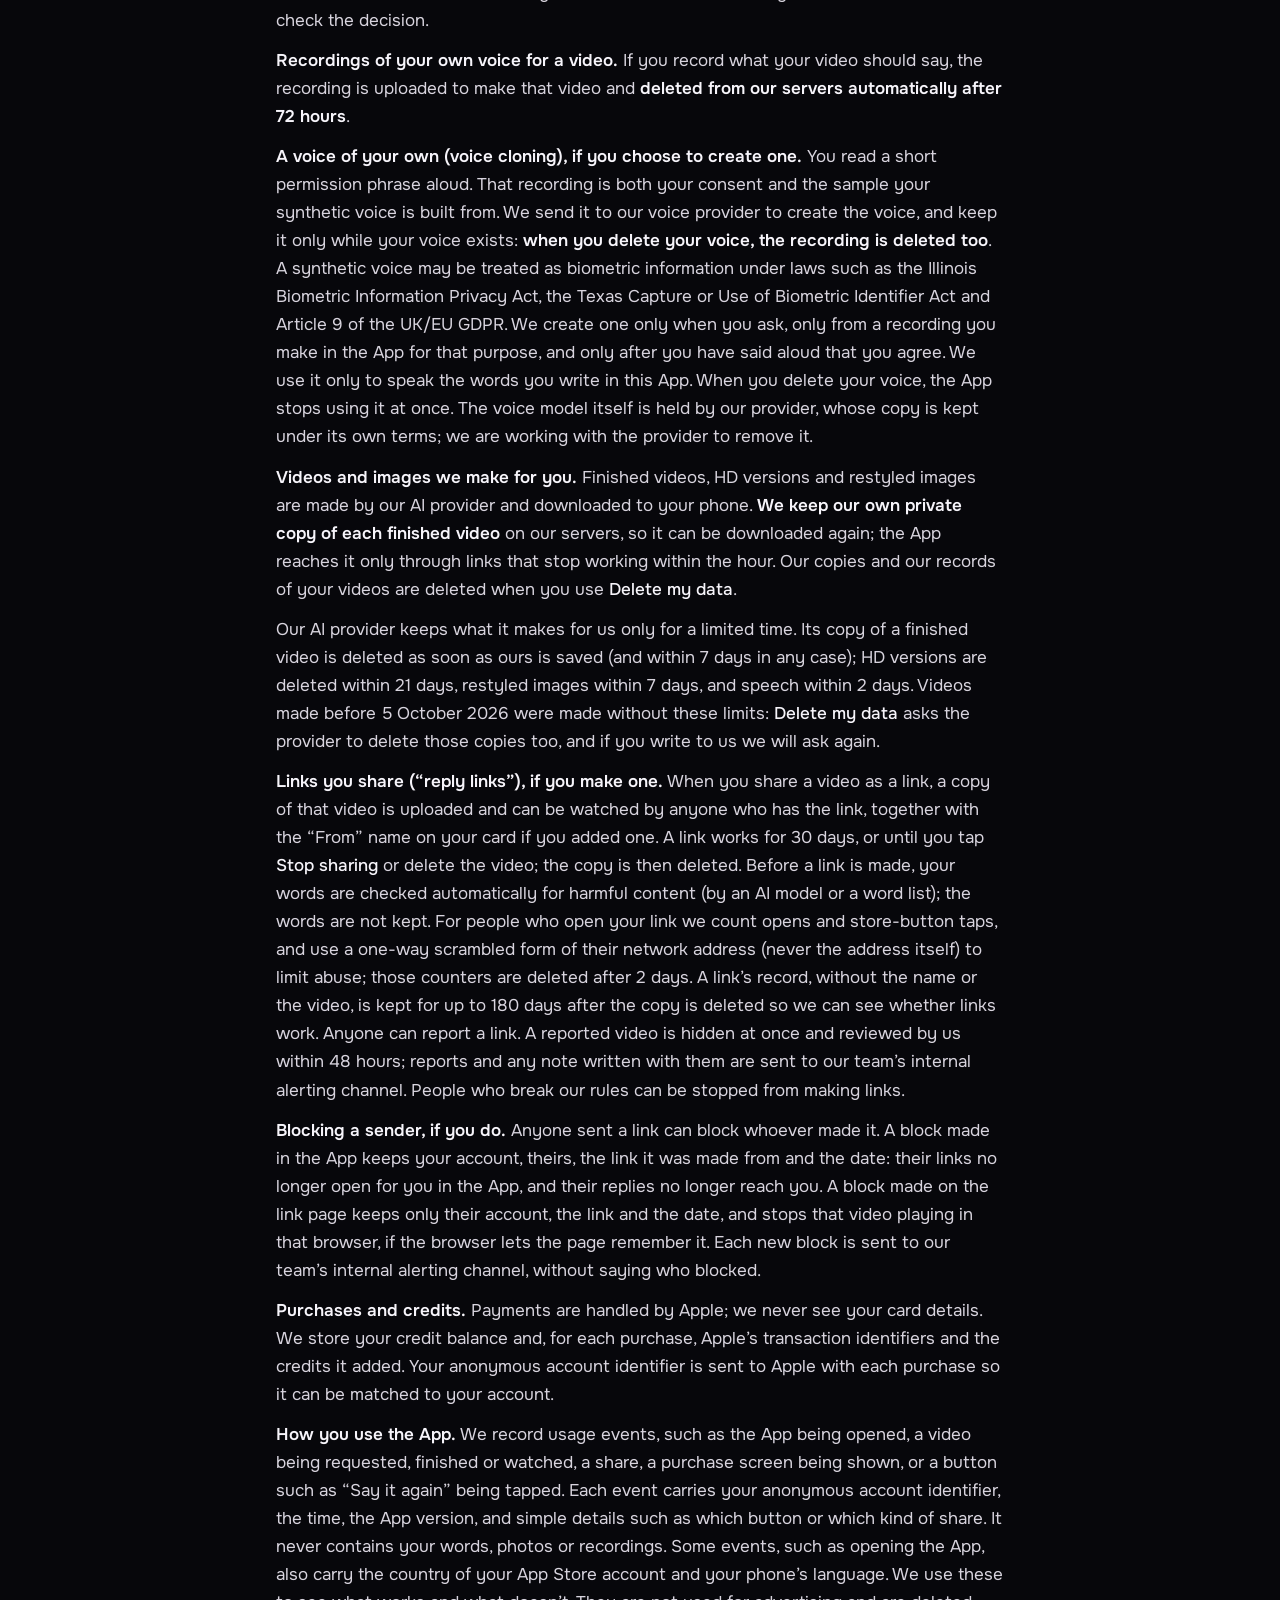
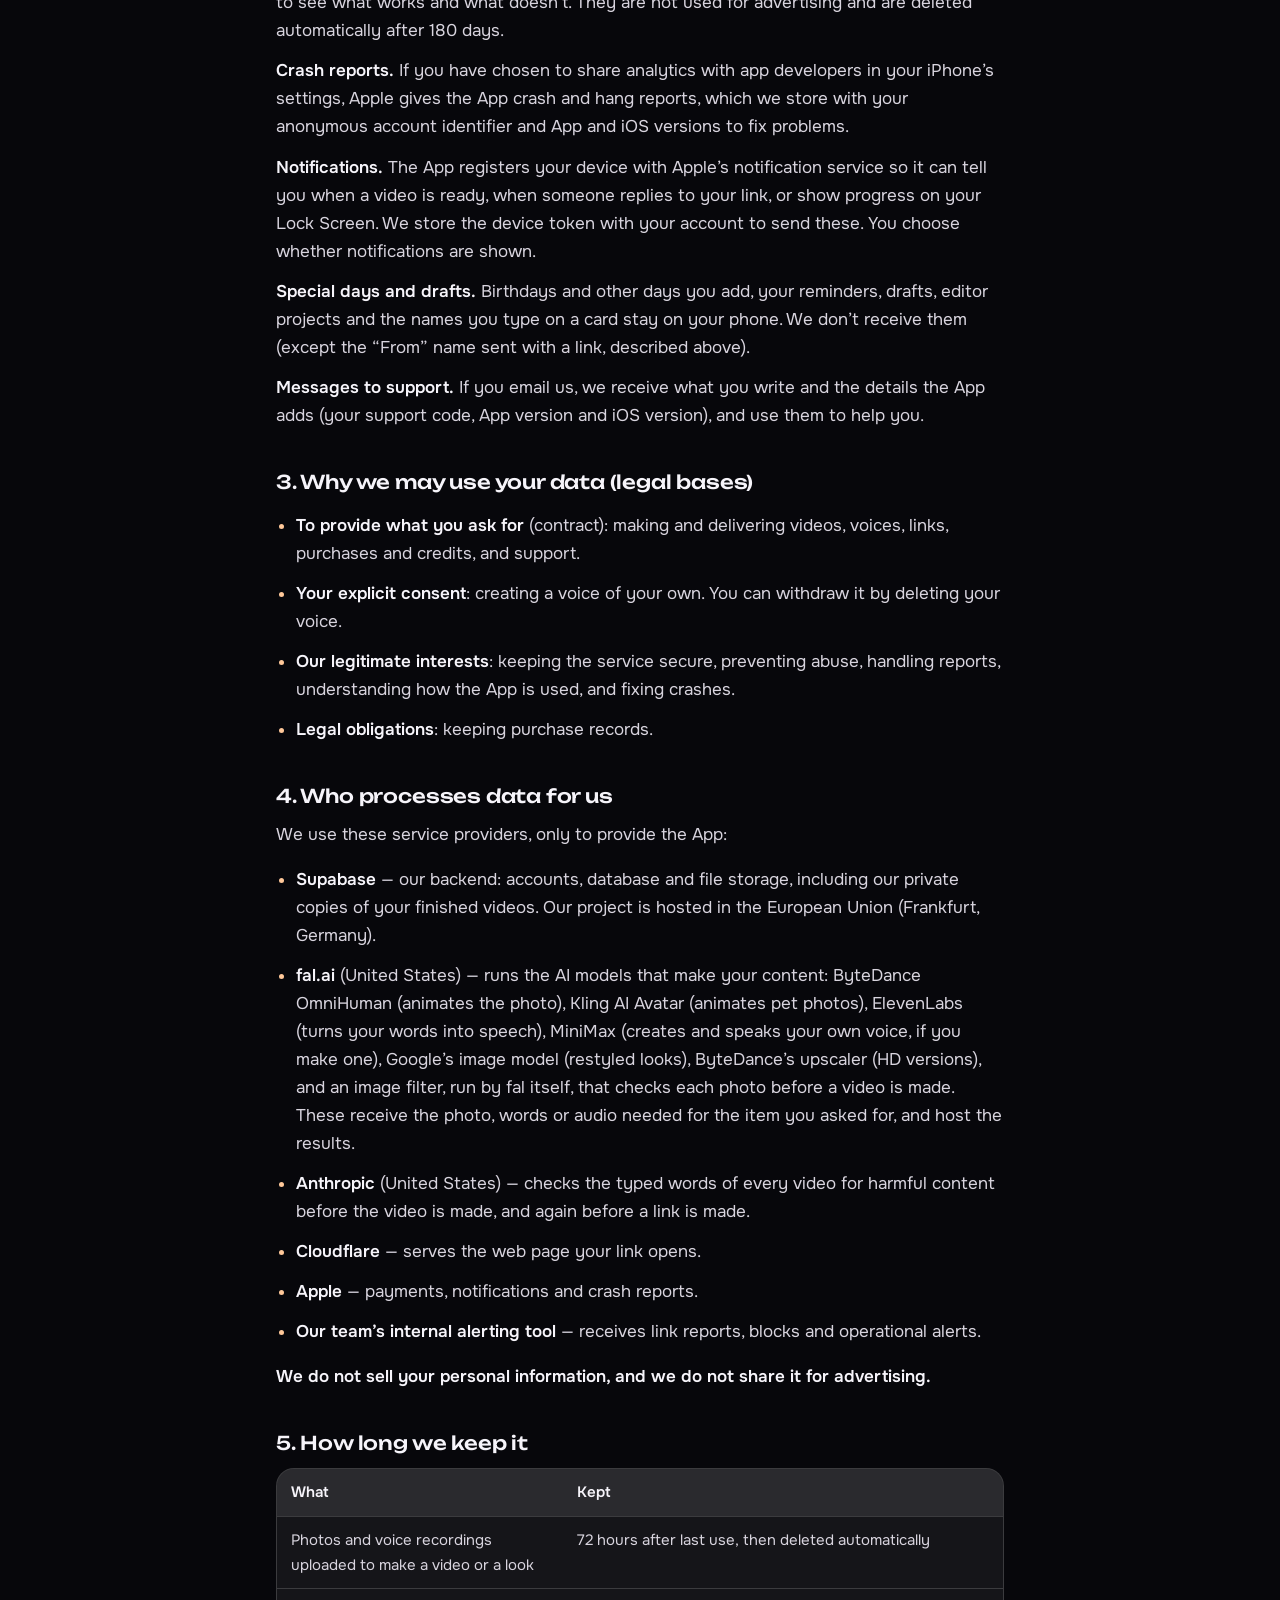
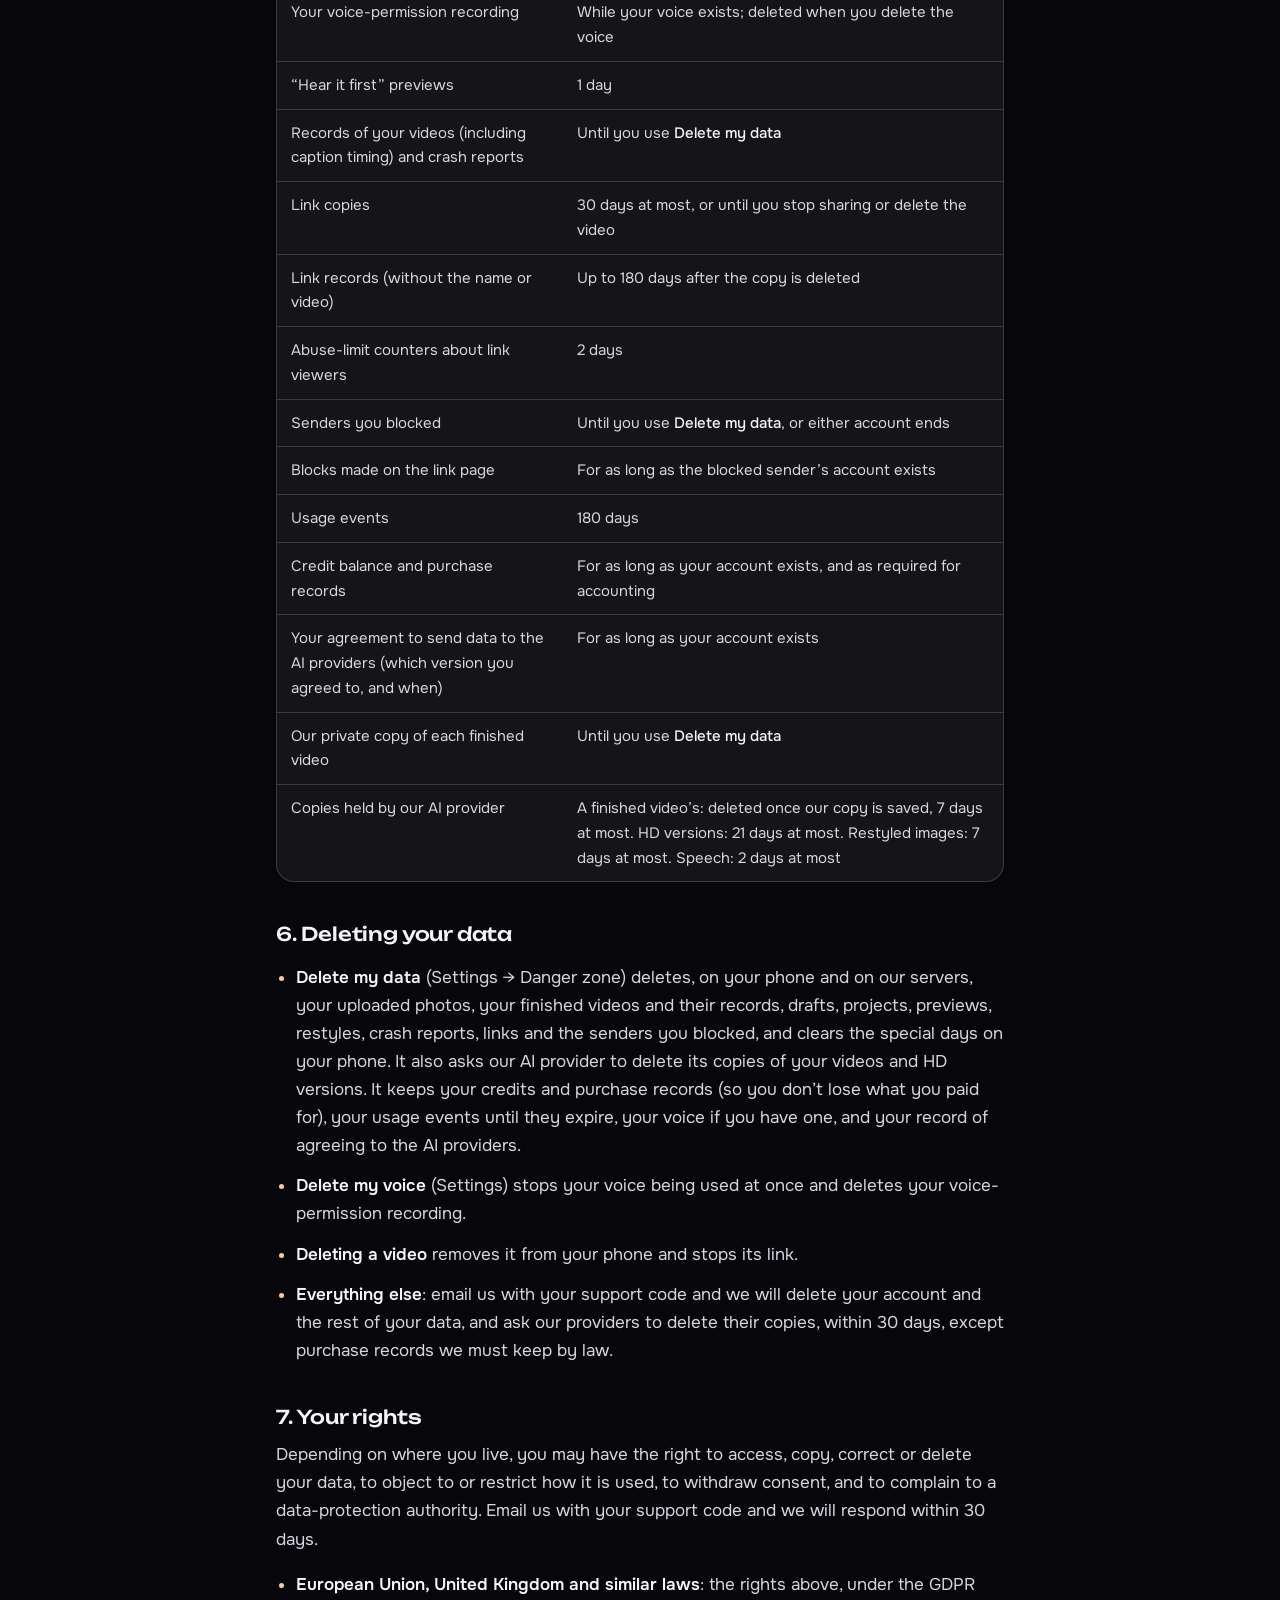
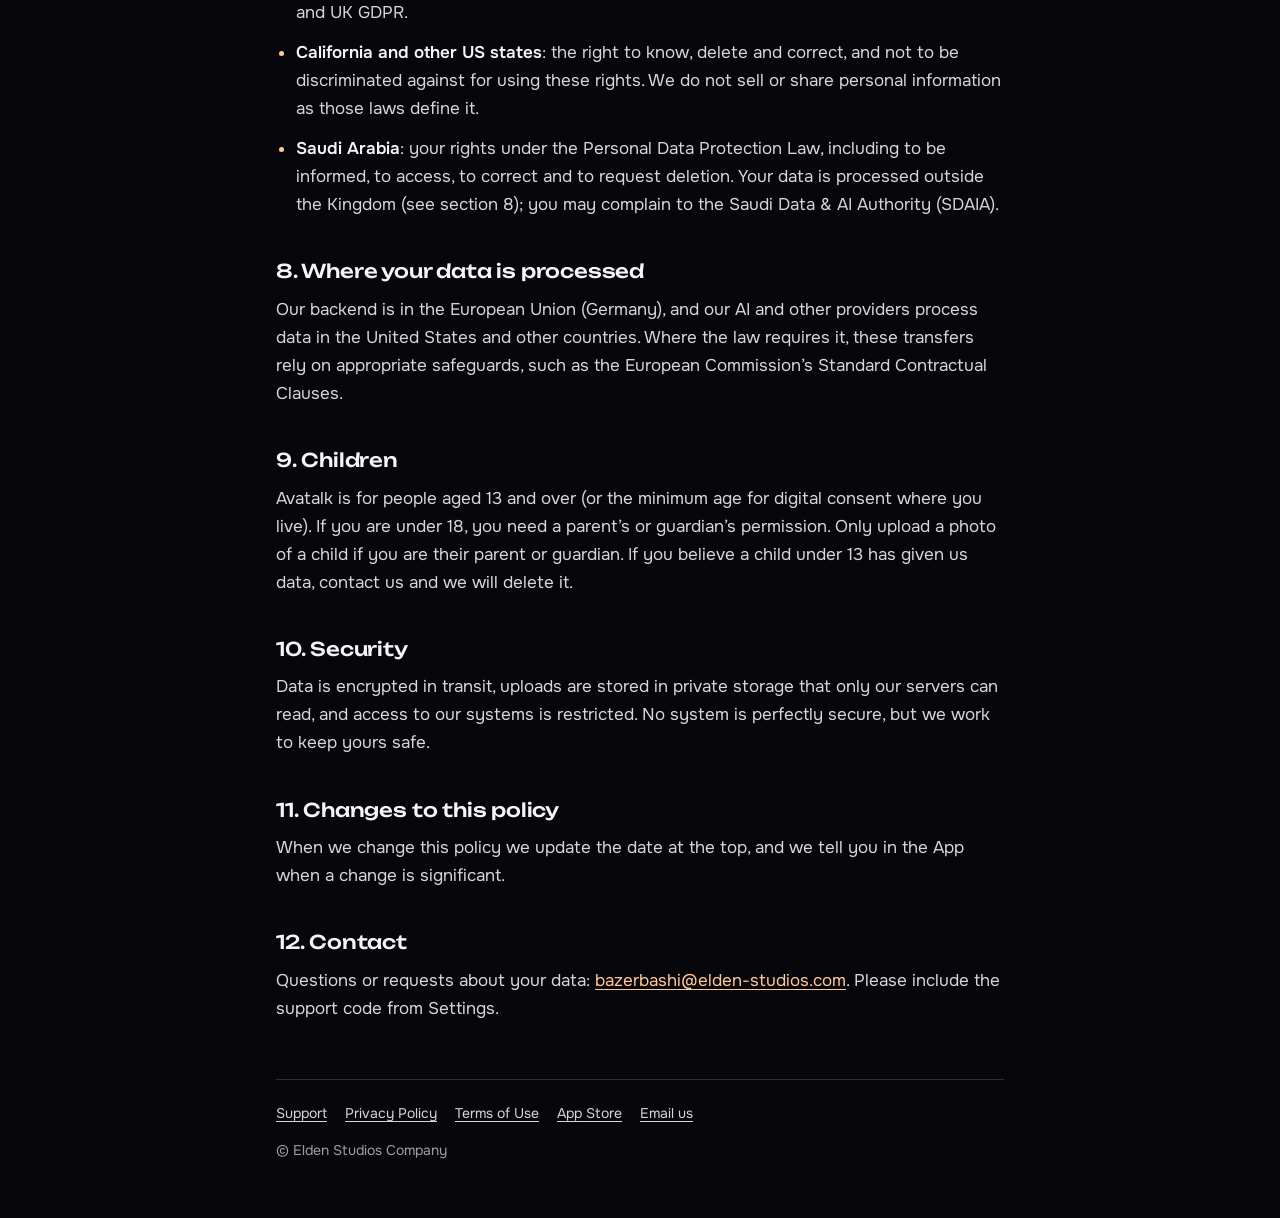
==== commit 76c2900d: "privacy: only the person-or-pet answer goes with the video and stays on its record; wrap the fal lin" ====
--- a/privacy.html
+++ b/privacy.html
@@ -68,7 +68,8 @@
   <p><strong>Photos of a face.</strong> When you make a video or a restyled “look”, the photo you choose
      (or take with the camera) is uploaded to our servers and passed to the AI service that animates it
      or restyles it. Faces are found on your phone, not on our servers, and so is whether a photo shows
-     a person or a pet, which decides the model that animates it. <strong>We delete uploaded
+     a person or a pet, which decides the model that animates it; only that answer, person or pet, is
+     sent with the video and kept with its record. <strong>We delete uploaded
      photos automatically 72 hours after they are last used.</strong> We do not use your photos for
      facial recognition, to identify you, or to build a profile of your face. Saved faces stay on your
      phone.</p>
@@ -174,8 +175,9 @@
         private copies of your finished videos. Our project is hosted in the European Union (Frankfurt,
         Germany).</li>
     <li><strong>fal.ai</strong> (United States) — runs the AI models that make your content: ByteDance
-        OmniHuman (animates the photo), Kling AI Avatar (animates pet photos), ElevenLabs (turns your words into speech), MiniMax (creates and
-        speaks your own voice, if you make one), Google’s image model (restyled looks), ByteDance’s
+        OmniHuman (animates the photo), Kling AI Avatar (animates pet photos), ElevenLabs (turns your
+        words into speech), MiniMax (creates and speaks your own voice, if you make one), Google’s image
+        model (restyled looks), ByteDance’s
         upscaler (HD versions), and an image filter, run by fal itself, that checks each photo before a
         video is made. These receive the photo, words or audio needed for the item you asked for, and
         host the results.</li>
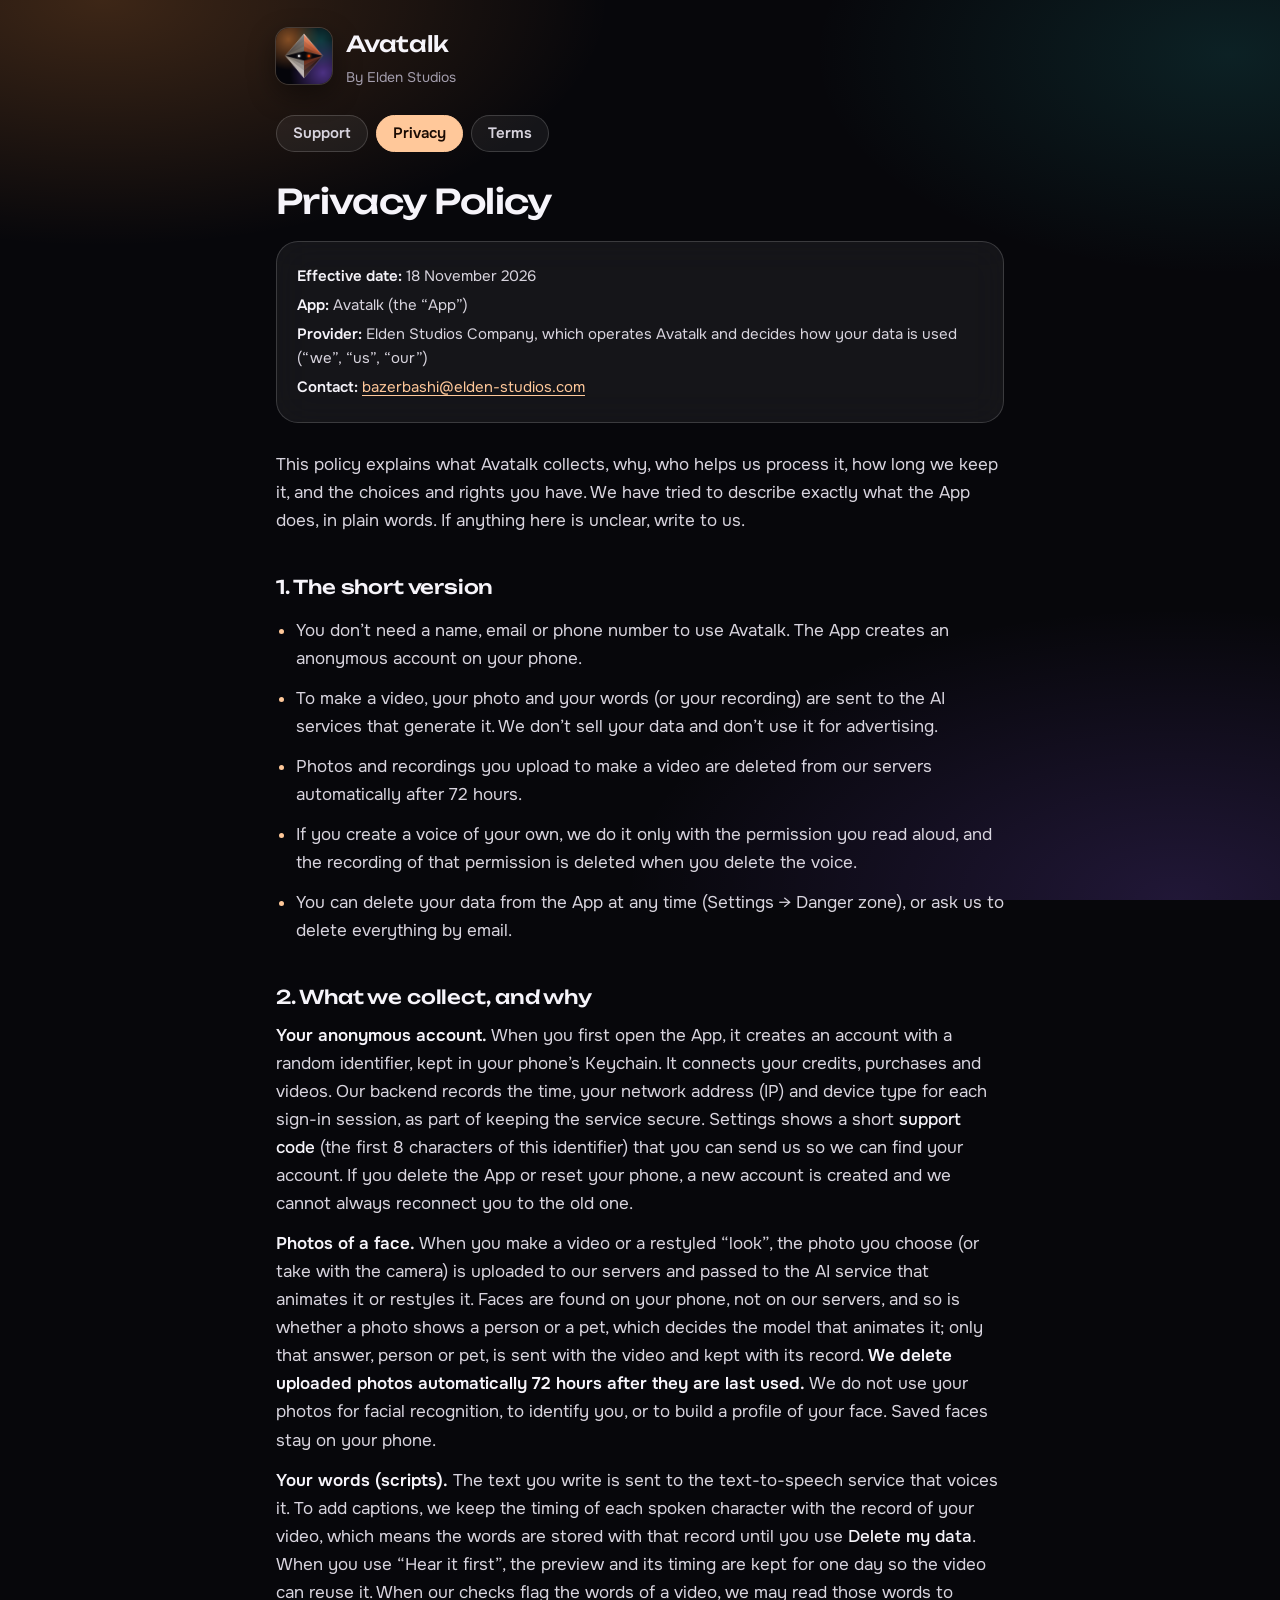
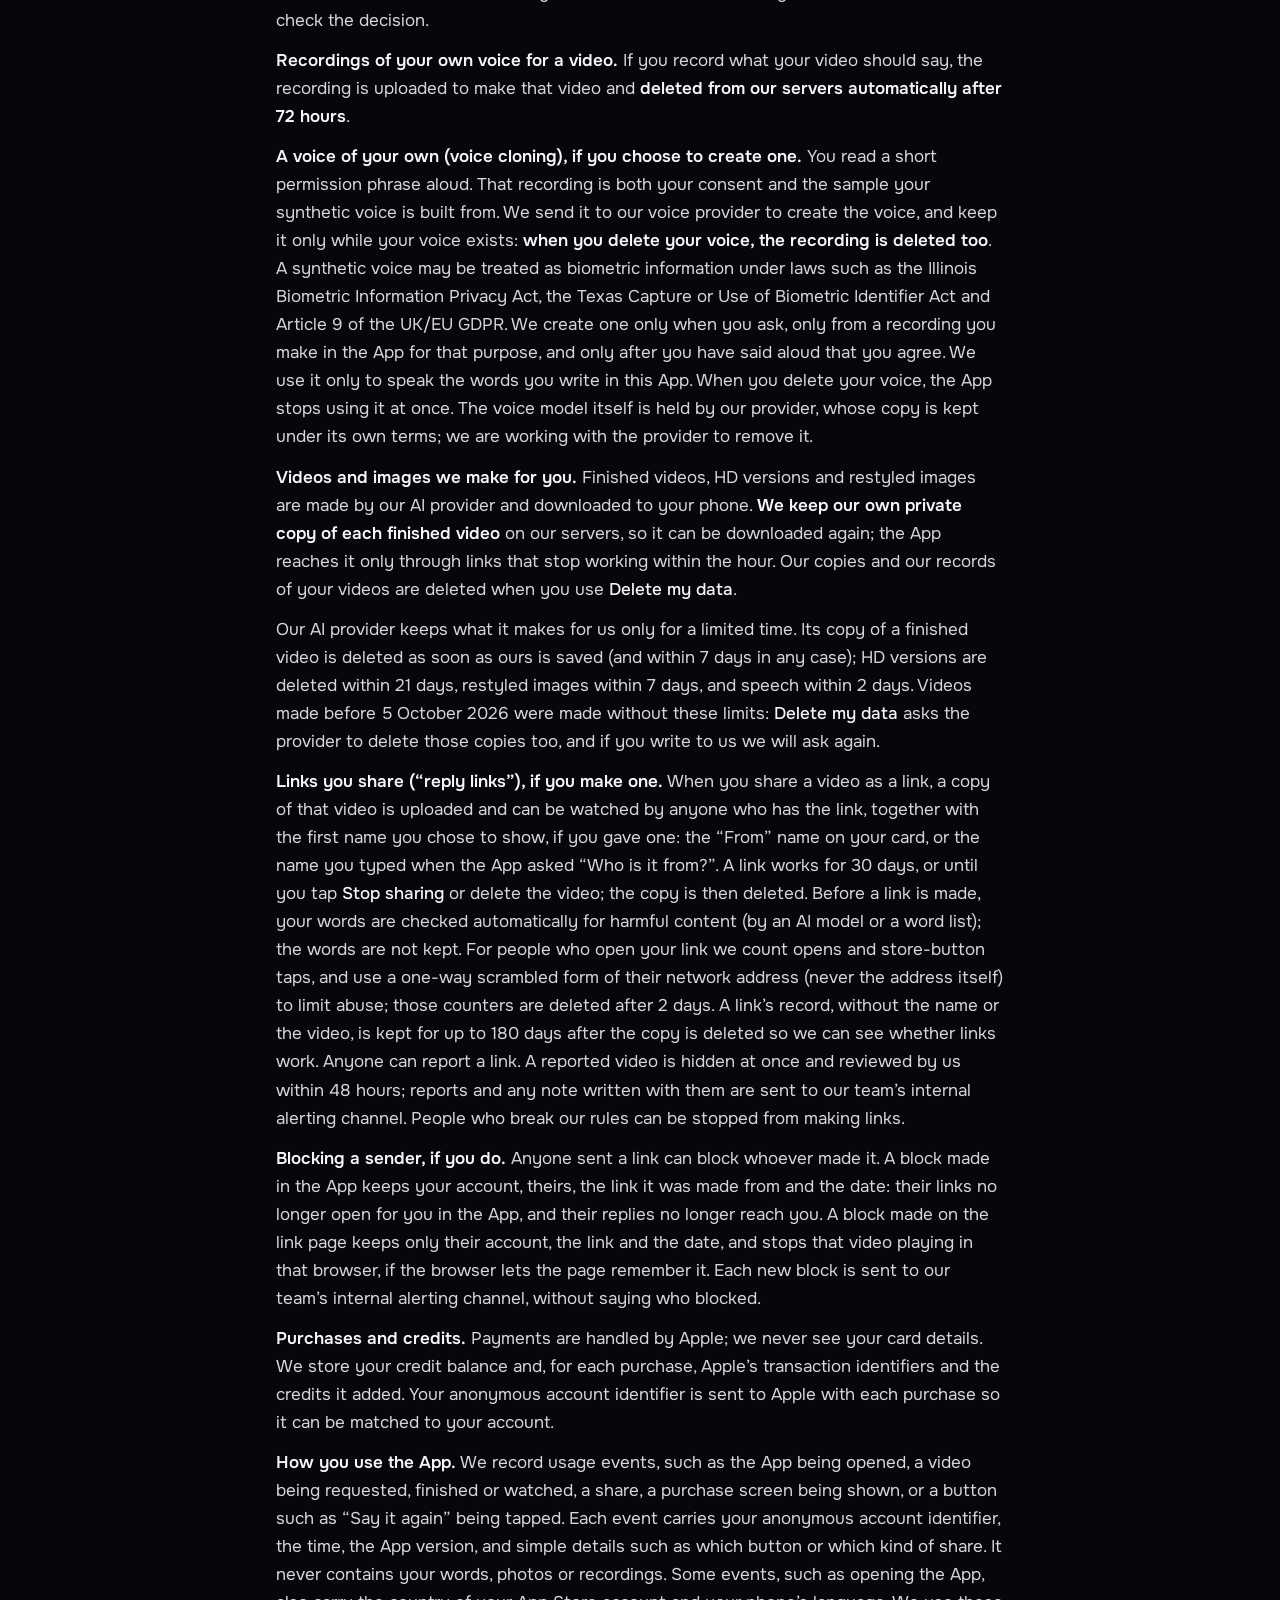
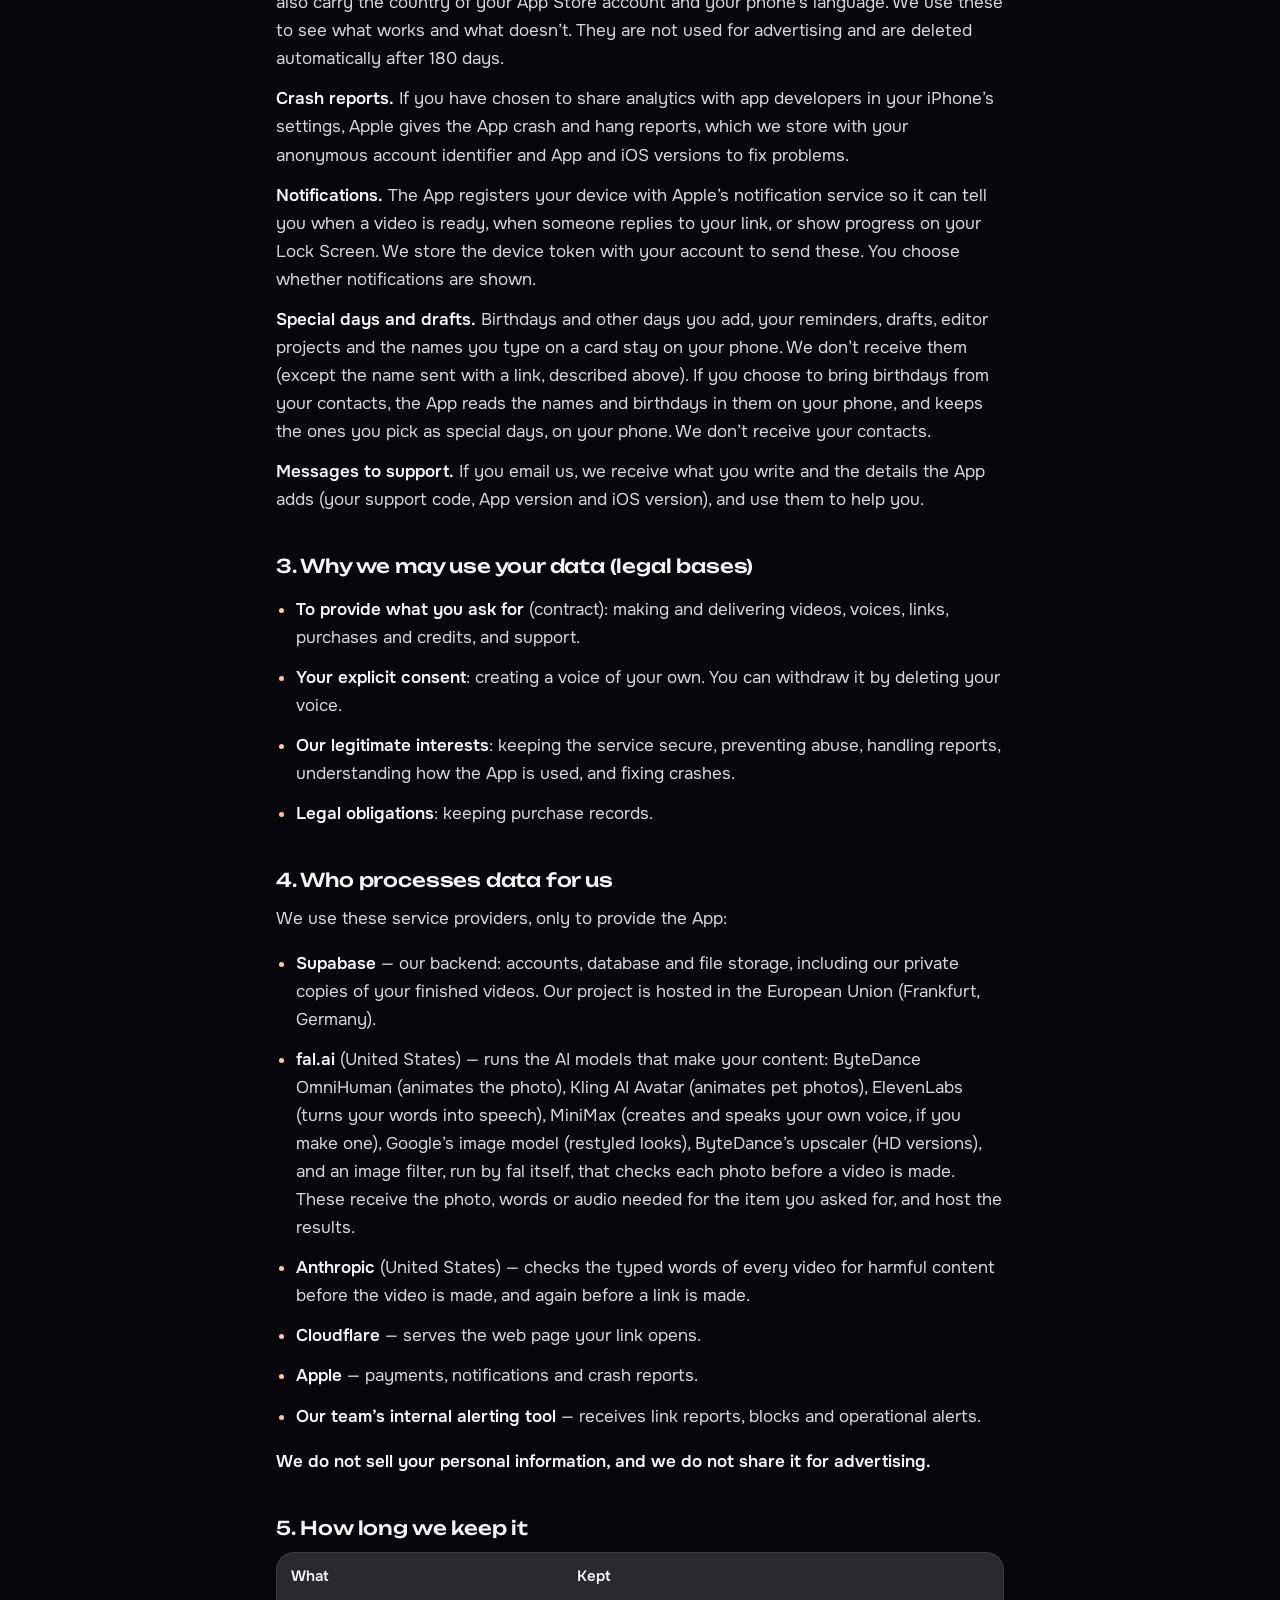
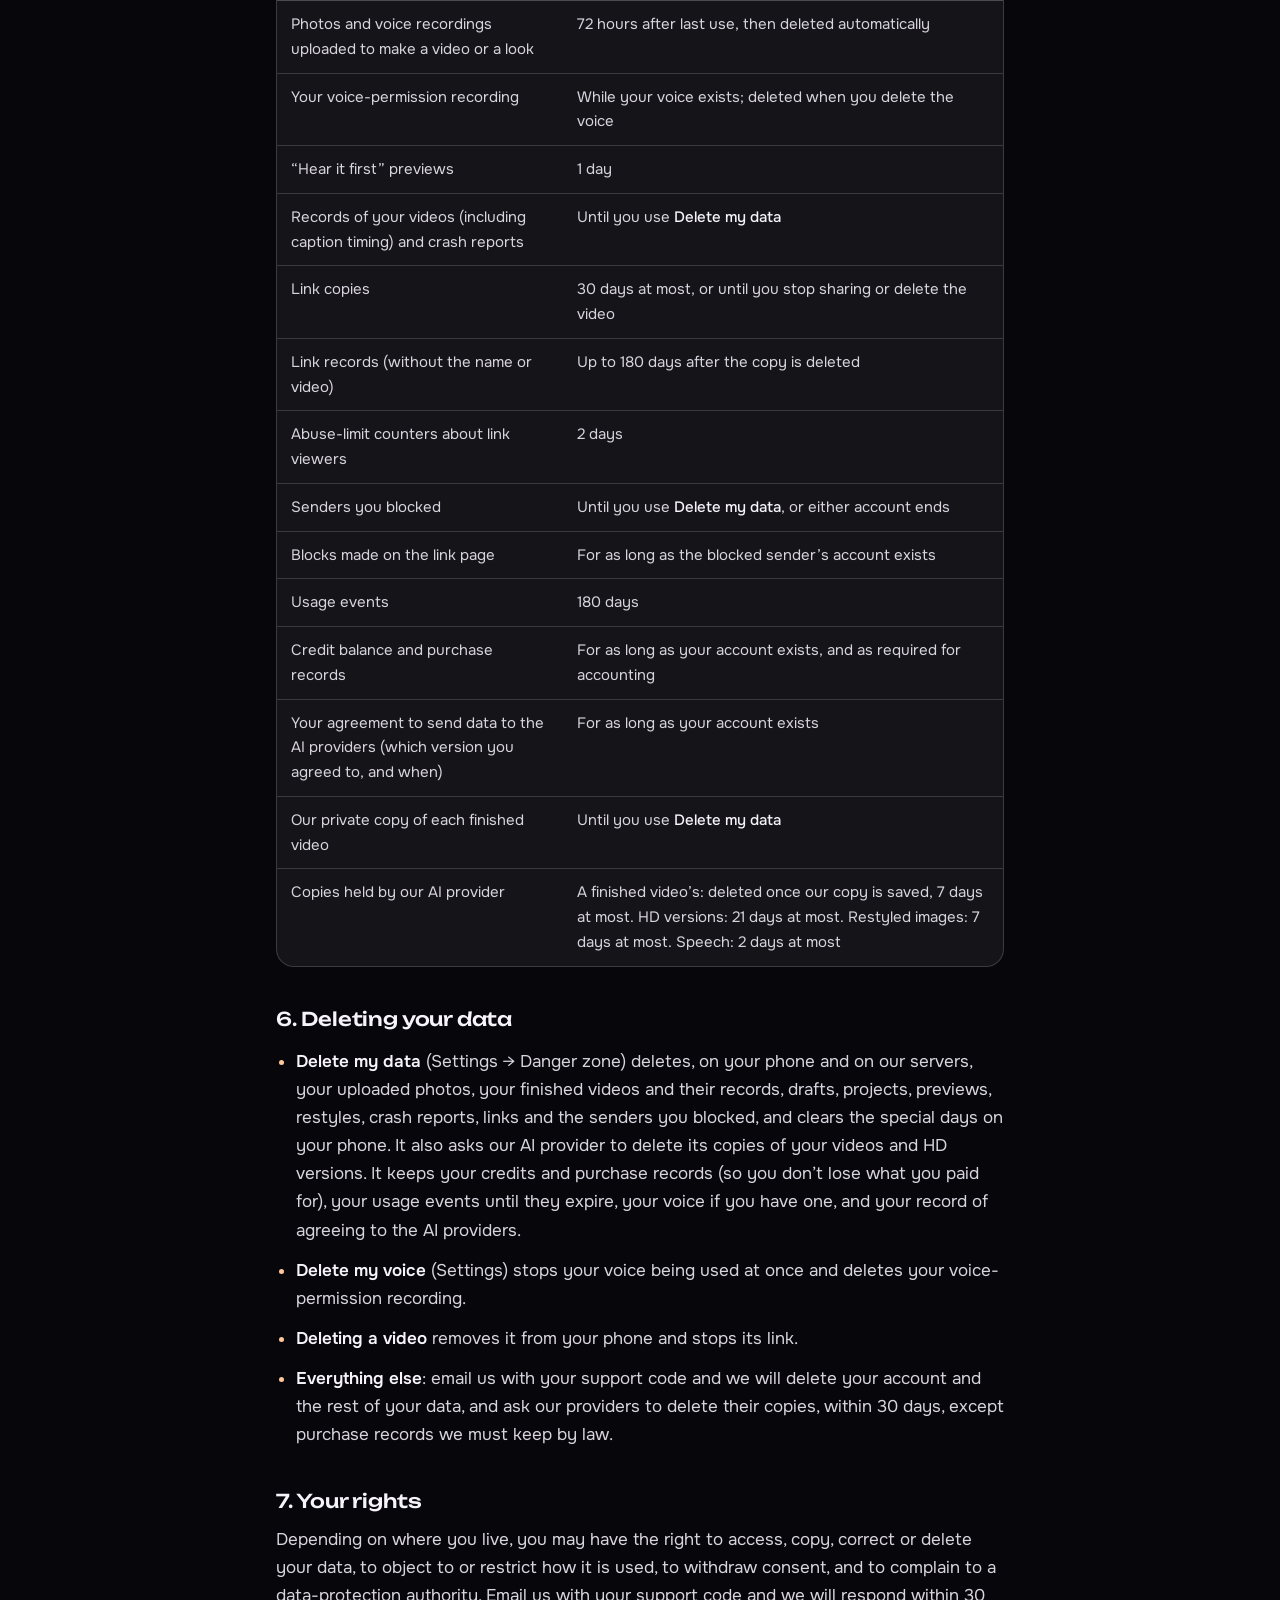
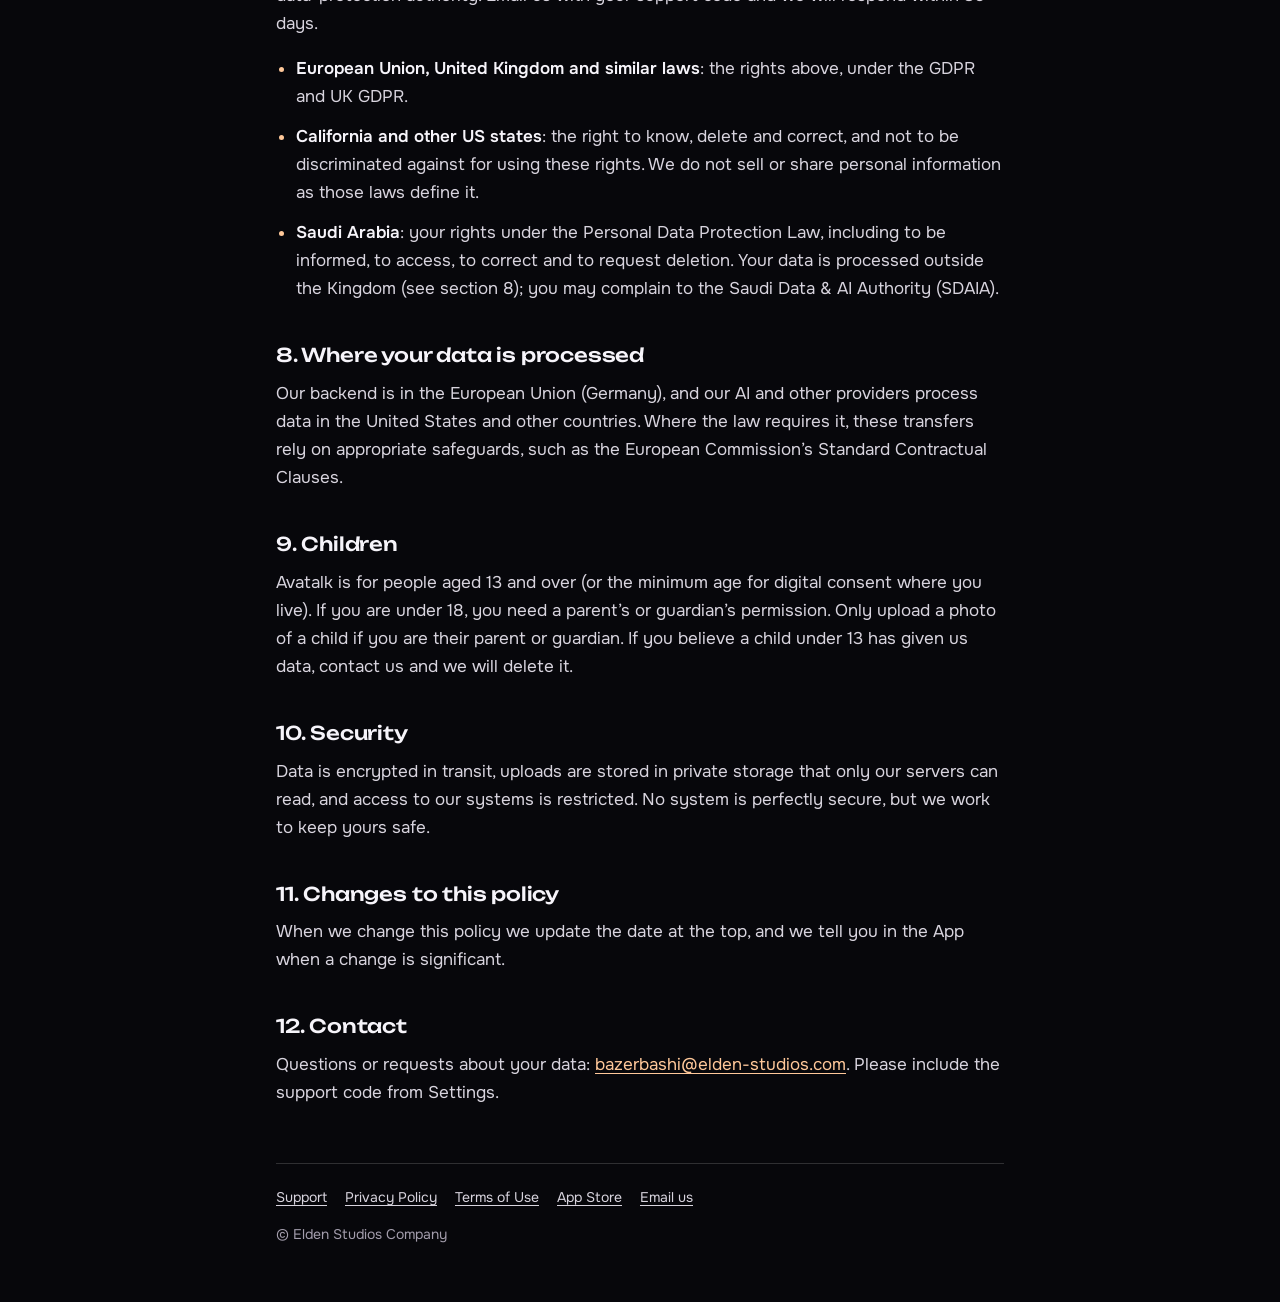
==== commit 59186331: "privacy: the name shown beside a shared link, and birthdays from your contacts Two edits, for versio" ====
--- a/privacy.html
+++ b/privacy.html
@@ -110,7 +110,8 @@
 
   <p><strong>Links you share (“reply links”), if you make one.</strong> When you share a video as a link,
      a copy of that video is uploaded and can be watched by anyone who has the link, together with the
-     “From” name on your card if you added one. A link works for 30 days, or until you tap <em>Stop
+     first name you chose to show, if you gave one: the “From” name on your card, or the name you
+     typed when the App asked “Who is it from?”. A link works for 30 days, or until you tap <em>Stop
      sharing</em> or delete the video; the copy is then deleted. Before a link is made, your words are
      checked automatically for harmful content (by an AI model or a word list); the words are not kept.
      For people who open your link we count opens and store-button taps, and use a one-way scrambled
@@ -152,7 +153,9 @@
 
   <p><strong>Special days and drafts.</strong> Birthdays and other days you add, your reminders, drafts,
      editor projects and the names you type on a card stay on your phone. We don’t receive them (except
-     the “From” name sent with a link, described above).</p>
+     the name sent with a link, described above). If you choose to bring birthdays from your contacts,
+     the App reads the names and birthdays in them on your phone, and keeps the ones you pick as
+     special days, on your phone. We don’t receive your contacts.</p>
 
   <p><strong>Messages to support.</strong> If you email us, we receive what you write and the details
      the App adds (your support code, App version and iOS version), and use them to help you.</p>
